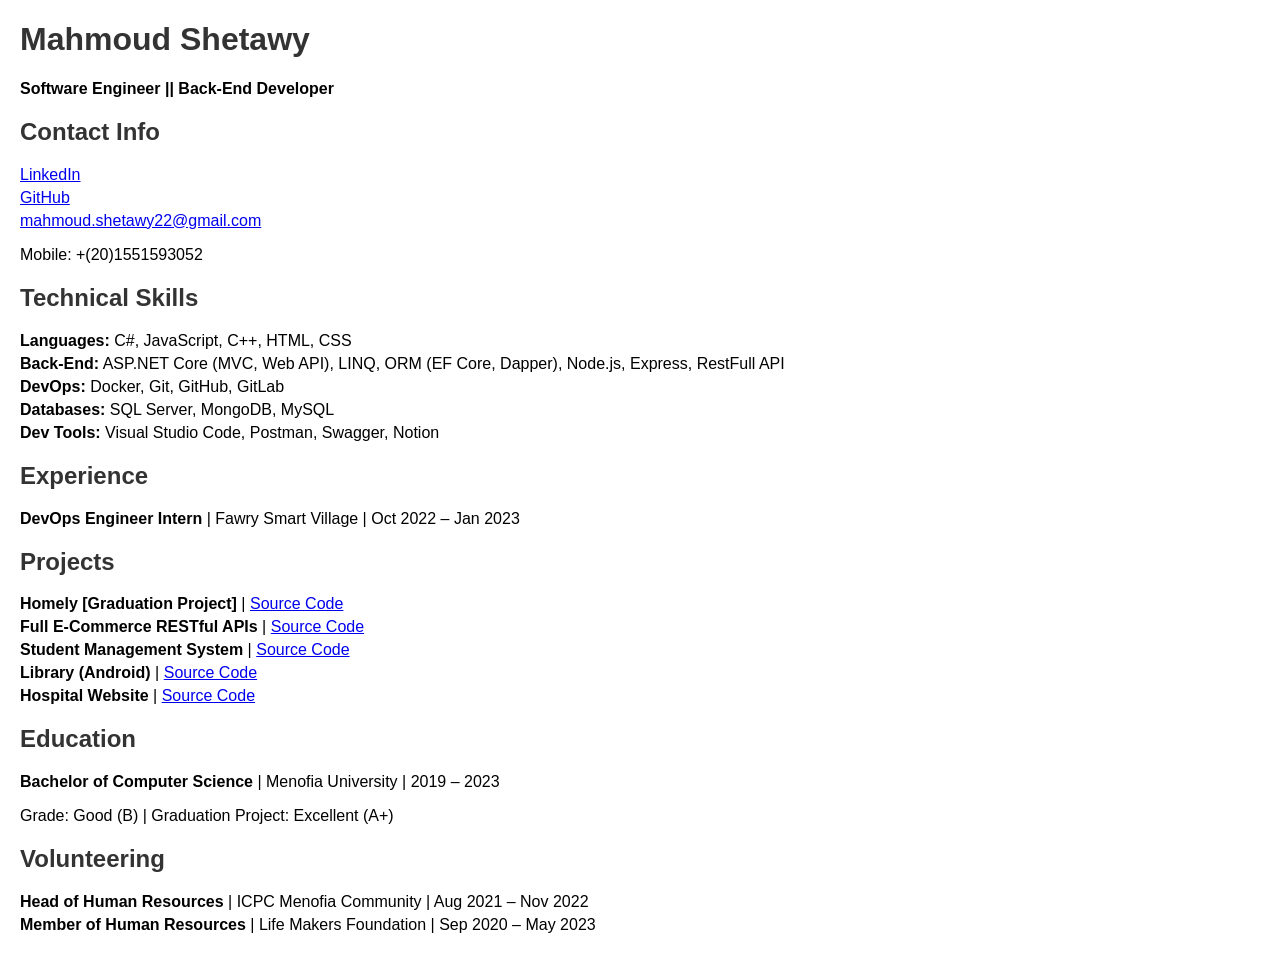
==== index.html @ c4aa7c37 "Create index.html" ====
<!DOCTYPE html>
<html lang="en">
<head>
    <meta charset="UTF-8">
    <meta name="viewport" content="width=device-width, initial-scale=1.0">
    <title>Mahmoud Shetawy - CV</title>
    <style>
        body { font-family: Arial, sans-serif; margin: 20px; }
        h1, h2 { color: #333; }
        ul { list-style-type: none; padding: 0; }
        li { margin-bottom: 5px; }
        .section { margin-bottom: 20px; }
        .contact-info a { display: block; margin-bottom: 5px; }
    </style>
</head>
<body>
    <h1>Mahmoud Shetawy</h1>
    <p><strong>Software Engineer || Back-End Developer</strong></p>
    
    <div class="section">
        <h2>Contact Info</h2>
        <div class="contact-info">
            <a href="https://www.linkedin.com/in/mahmoud-shetawy">LinkedIn</a>
            <a href="https://github.com/Mahmoud-Shetawy">GitHub</a>
            <a href="mailto:mahmoud.shetawy22@gmail.com">mahmoud.shetawy22@gmail.com</a>
            <p>Mobile: +(20)1551593052</p>
        </div>
    </div>

    <div class="section">
        <h2>Technical Skills</h2>
        <ul>
            <li><strong>Languages:</strong> C#, JavaScript, C++, HTML, CSS</li>
            <li><strong>Back-End:</strong> ASP.NET Core (MVC, Web API), LINQ, ORM (EF Core, Dapper), Node.js, Express, RestFull API</li>
            <li><strong>DevOps:</strong> Docker, Git, GitHub, GitLab</li>
            <li><strong>Databases:</strong> SQL Server, MongoDB, MySQL</li>
            <li><strong>Dev Tools:</strong> Visual Studio Code, Postman, Swagger, Notion</li>
        </ul>
    </div>

    <div class="section">
        <h2>Experience</h2>
        <p><strong>DevOps Engineer Intern</strong> | Fawry Smart Village | Oct 2022 – Jan 2023</p>
    </div>

    <div class="section">
        <h2>Projects</h2>
        <ul>
            <li><strong>Homely [Graduation Project]</strong> | <a href="https://github.com/Mahmoud-Shetawy/Homely">Source Code</a></li>
            <li><strong>Full E-Commerce RESTful APIs</strong> | <a href="https://github.com/Mahmoud-Shetawy/Full_E-commerce">Source Code</a></li>
            <li><strong>Student Management System</strong> | <a href="https://github.com/Mahmoud-Shetawy/student-management-system-.git">Source Code</a></li>
            <li><strong>Library (Android)</strong> | <a href="https://github.com/Mahmoud-Shetawy/Library--android.git">Source Code</a></li>
            <li><strong>Hospital Website</strong> | <a href="https://github.com/Mahmoud-Shetawy/Hospital-Website">Source Code</a></li>
        </ul>
    </div>

    <div class="section">
        <h2>Education</h2>
        <p><strong>Bachelor of Computer Science</strong> | Menofia University | 2019 – 2023</p>
        <p>Grade: Good (B) | Graduation Project: Excellent (A+)</p>
    </div>

    <div class="section">
        <h2>Volunteering</h2>
        <ul>
            <li><strong>Head of Human Resources</strong> | ICPC Menofia Community | Aug 2021 – Nov 2022</li>
            <li><strong>Member of Human Resources</strong> | Life Makers Foundation | Sep 2020 – May 2023</li>
        </ul>
    </div>
</body>
</html>
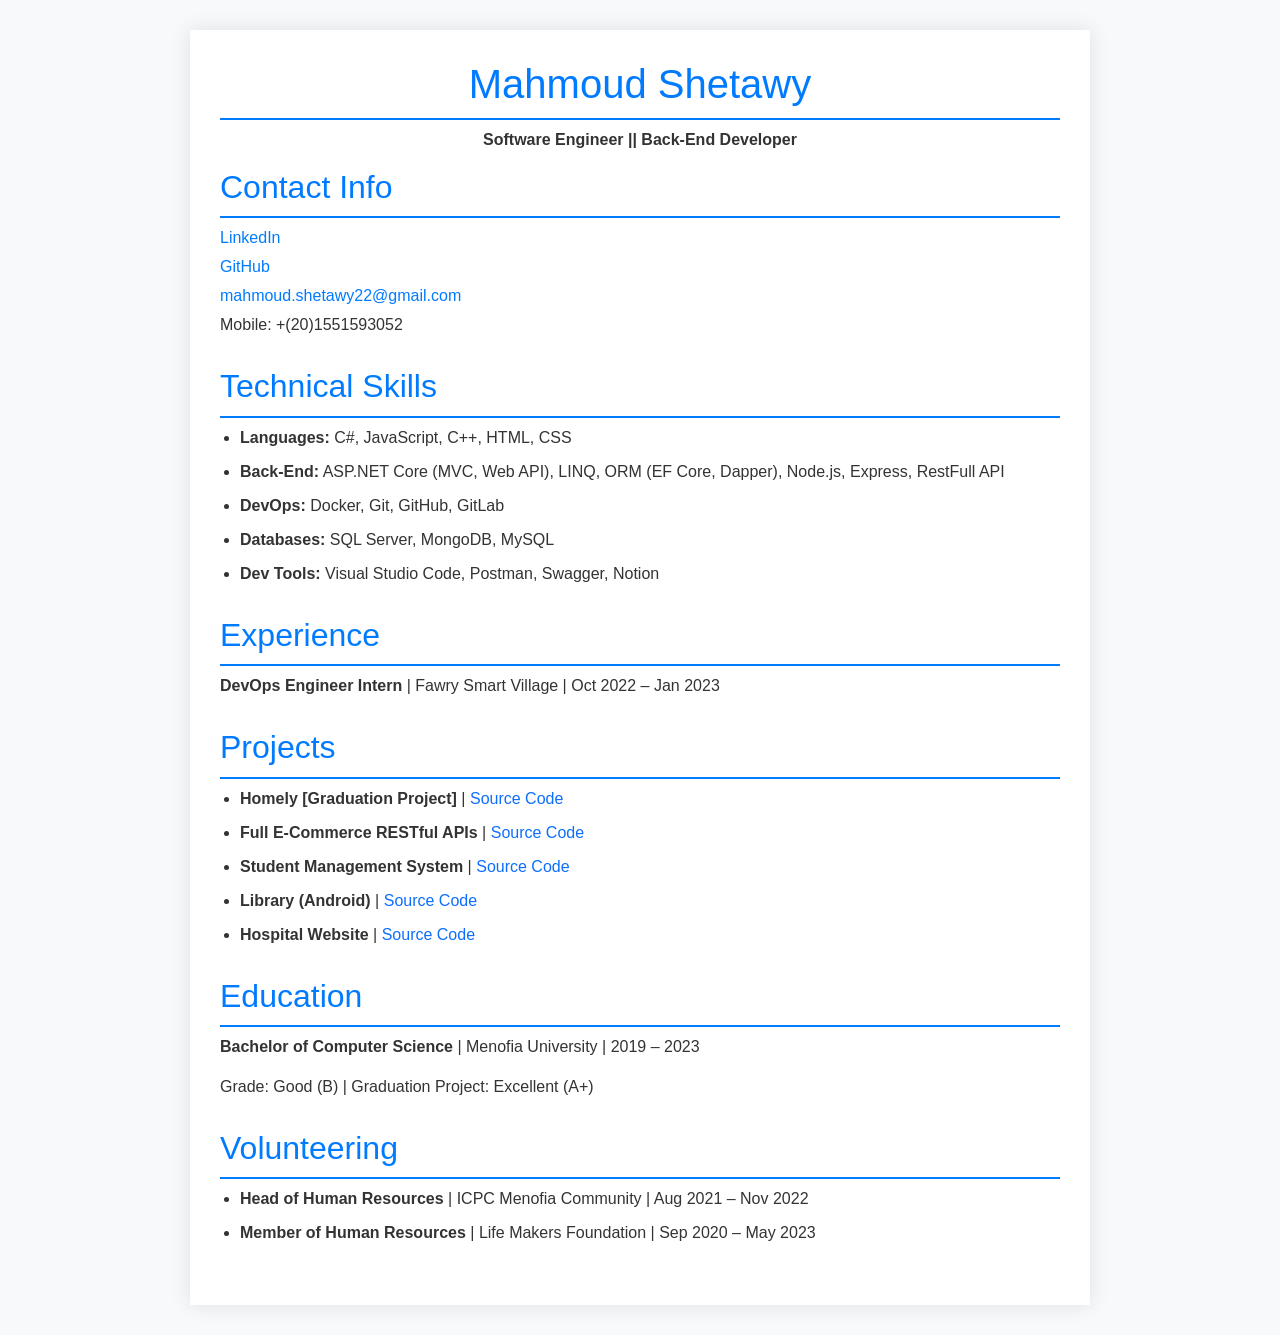
==== commit e5e2430c: "Update index.html" ====
--- a/index.html
+++ b/index.html
@@ -4,68 +4,110 @@
     <meta charset="UTF-8">
     <meta name="viewport" content="width=device-width, initial-scale=1.0">
     <title>Mahmoud Shetawy - CV</title>
+    <!-- Bootstrap CSS -->
+    <link href="https://cdn.jsdelivr.net/npm/bootstrap@5.3.0/dist/css/bootstrap.min.css" rel="stylesheet">
     <style>
-        body { font-family: Arial, sans-serif; margin: 20px; }
-        h1, h2 { color: #333; }
-        ul { list-style-type: none; padding: 0; }
-        li { margin-bottom: 5px; }
-        .section { margin-bottom: 20px; }
-        .contact-info a { display: block; margin-bottom: 5px; }
+        body {
+            font-family: Arial, sans-serif;
+            background-color: #f8f9fa;
+            color: #333;
+        }
+        .container {
+            max-width: 900px;
+            margin: 30px auto;
+            background-color: #fff;
+            padding: 30px;
+            box-shadow: 0 0 20px rgba(0, 0, 0, 0.1);
+        }
+        h1, h2 {
+            color: #007bff;
+            border-bottom: 2px solid #007bff;
+            padding-bottom: 10px;
+        }
+        .section {
+            margin-bottom: 30px;
+        }
+        ul {
+            list-style-type: none;
+            padding: 0;
+        }
+        li {
+            margin-bottom: 10px;
+        }
+        .contact-info a {
+            display: block;
+            margin-bottom: 5px;
+            text-decoration: none;
+            color: #007bff;
+        }
+        .contact-info a:hover {
+            text-decoration: underline;
+        }
+        .skill-list, .project-list, .volunteering-list {
+            list-style-type: disc;
+            padding-left: 20px;
+        }
     </style>
 </head>
 <body>
-    <h1>Mahmoud Shetawy</h1>
-    <p><strong>Software Engineer || Back-End Developer</strong></p>
-    
-    <div class="section">
-        <h2>Contact Info</h2>
-        <div class="contact-info">
-            <a href="https://www.linkedin.com/in/mahmoud-shetawy">LinkedIn</a>
-            <a href="https://github.com/Mahmoud-Shetawy">GitHub</a>
-            <a href="mailto:mahmoud.shetawy22@gmail.com">mahmoud.shetawy22@gmail.com</a>
-            <p>Mobile: +(20)1551593052</p>
+
+    <div class="container">
+        <h1 class="text-center">Mahmoud Shetawy</h1>
+        <p class="text-center"><strong>Software Engineer || Back-End Developer</strong></p>
+        
+        <div class="section">
+            <h2>Contact Info</h2>
+            <div class="contact-info">
+                <a href="https://www.linkedin.com/in/mahmoud-shetawy">LinkedIn</a>
+                <a href="https://github.com/Mahmoud-Shetawy">GitHub</a>
+                <a href="mailto:mahmoud.shetawy22@gmail.com">mahmoud.shetawy22@gmail.com</a>
+                <p>Mobile: +(20)1551593052</p>
+            </div>
+        </div>
+
+        <div class="section">
+            <h2>Technical Skills</h2>
+            <ul class="skill-list">
+                <li><strong>Languages:</strong> C#, JavaScript, C++, HTML, CSS</li>
+                <li><strong>Back-End:</strong> ASP.NET Core (MVC, Web API), LINQ, ORM (EF Core, Dapper), Node.js, Express, RestFull API</li>
+                <li><strong>DevOps:</strong> Docker, Git, GitHub, GitLab</li>
+                <li><strong>Databases:</strong> SQL Server, MongoDB, MySQL</li>
+                <li><strong>Dev Tools:</strong> Visual Studio Code, Postman, Swagger, Notion</li>
+            </ul>
+        </div>
+
+        <div class="section">
+            <h2>Experience</h2>
+            <p><strong>DevOps Engineer Intern</strong> | Fawry Smart Village | Oct 2022 – Jan 2023</p>
+        </div>
+
+        <div class="section">
+            <h2>Projects</h2>
+            <ul class="project-list">
+                <li><strong>Homely [Graduation Project]</strong> | <a href="https://github.com/Mahmoud-Shetawy/Homely" class="text-decoration-none">Source Code</a></li>
+                <li><strong>Full E-Commerce RESTful APIs</strong> | <a href="https://github.com/Mahmoud-Shetawy/Full_E-commerce" class="text-decoration-none">Source Code</a></li>
+                <li><strong>Student Management System</strong> | <a href="https://github.com/Mahmoud-Shetawy/student-management-system-.git" class="text-decoration-none">Source Code</a></li>
+                <li><strong>Library (Android)</strong> | <a href="https://github.com/Mahmoud-Shetawy/Library--android.git" class="text-decoration-none">Source Code</a></li>
+                <li><strong>Hospital Website</strong> | <a href="https://github.com/Mahmoud-Shetawy/Hospital-Website" class="text-decoration-none">Source Code</a></li>
+            </ul>
+        </div>
+
+        <div class="section">
+            <h2>Education</h2>
+            <p><strong>Bachelor of Computer Science</strong> | Menofia University | 2019 – 2023</p>
+            <p>Grade: Good (B) | Graduation Project: Excellent (A+)</p>
+        </div>
+
+        <div class="section">
+            <h2>Volunteering</h2>
+            <ul class="volunteering-list">
+                <li><strong>Head of Human Resources</strong> | ICPC Menofia Community | Aug 2021 – Nov 2022</li>
+                <li><strong>Member of Human Resources</strong> | Life Makers Foundation | Sep 2020 – May 2023</li>
+            </ul>
         </div>
     </div>
 
-    <div class="section">
-        <h2>Technical Skills</h2>
-        <ul>
-            <li><strong>Languages:</strong> C#, JavaScript, C++, HTML, CSS</li>
-            <li><strong>Back-End:</strong> ASP.NET Core (MVC, Web API), LINQ, ORM (EF Core, Dapper), Node.js, Express, RestFull API</li>
-            <li><strong>DevOps:</strong> Docker, Git, GitHub, GitLab</li>
-            <li><strong>Databases:</strong> SQL Server, MongoDB, MySQL</li>
-            <li><strong>Dev Tools:</strong> Visual Studio Code, Postman, Swagger, Notion</li>
-        </ul>
-    </div>
-
-    <div class="section">
-        <h2>Experience</h2>
-        <p><strong>DevOps Engineer Intern</strong> | Fawry Smart Village | Oct 2022 – Jan 2023</p>
-    </div>
-
-    <div class="section">
-        <h2>Projects</h2>
-        <ul>
-            <li><strong>Homely [Graduation Project]</strong> | <a href="https://github.com/Mahmoud-Shetawy/Homely">Source Code</a></li>
-            <li><strong>Full E-Commerce RESTful APIs</strong> | <a href="https://github.com/Mahmoud-Shetawy/Full_E-commerce">Source Code</a></li>
-            <li><strong>Student Management System</strong> | <a href="https://github.com/Mahmoud-Shetawy/student-management-system-.git">Source Code</a></li>
-            <li><strong>Library (Android)</strong> | <a href="https://github.com/Mahmoud-Shetawy/Library--android.git">Source Code</a></li>
-            <li><strong>Hospital Website</strong> | <a href="https://github.com/Mahmoud-Shetawy/Hospital-Website">Source Code</a></li>
-        </ul>
-    </div>
-
-    <div class="section">
-        <h2>Education</h2>
-        <p><strong>Bachelor of Computer Science</strong> | Menofia University | 2019 – 2023</p>
-        <p>Grade: Good (B) | Graduation Project: Excellent (A+)</p>
-    </div>
-
-    <div class="section">
-        <h2>Volunteering</h2>
-        <ul>
-            <li><strong>Head of Human Resources</strong> | ICPC Menofia Community | Aug 2021 – Nov 2022</li>
-            <li><strong>Member of Human Resources</strong> | Life Makers Foundation | Sep 2020 – May 2023</li>
-        </ul>
-    </div>
+    <!-- Bootstrap JS (optional for interactive components) -->
+    <script src="https://cdn.jsdelivr.net/npm/bootstrap@5.3.0/dist/js/bootstrap.bundle.min.js"></script>
 </body>
 </html>
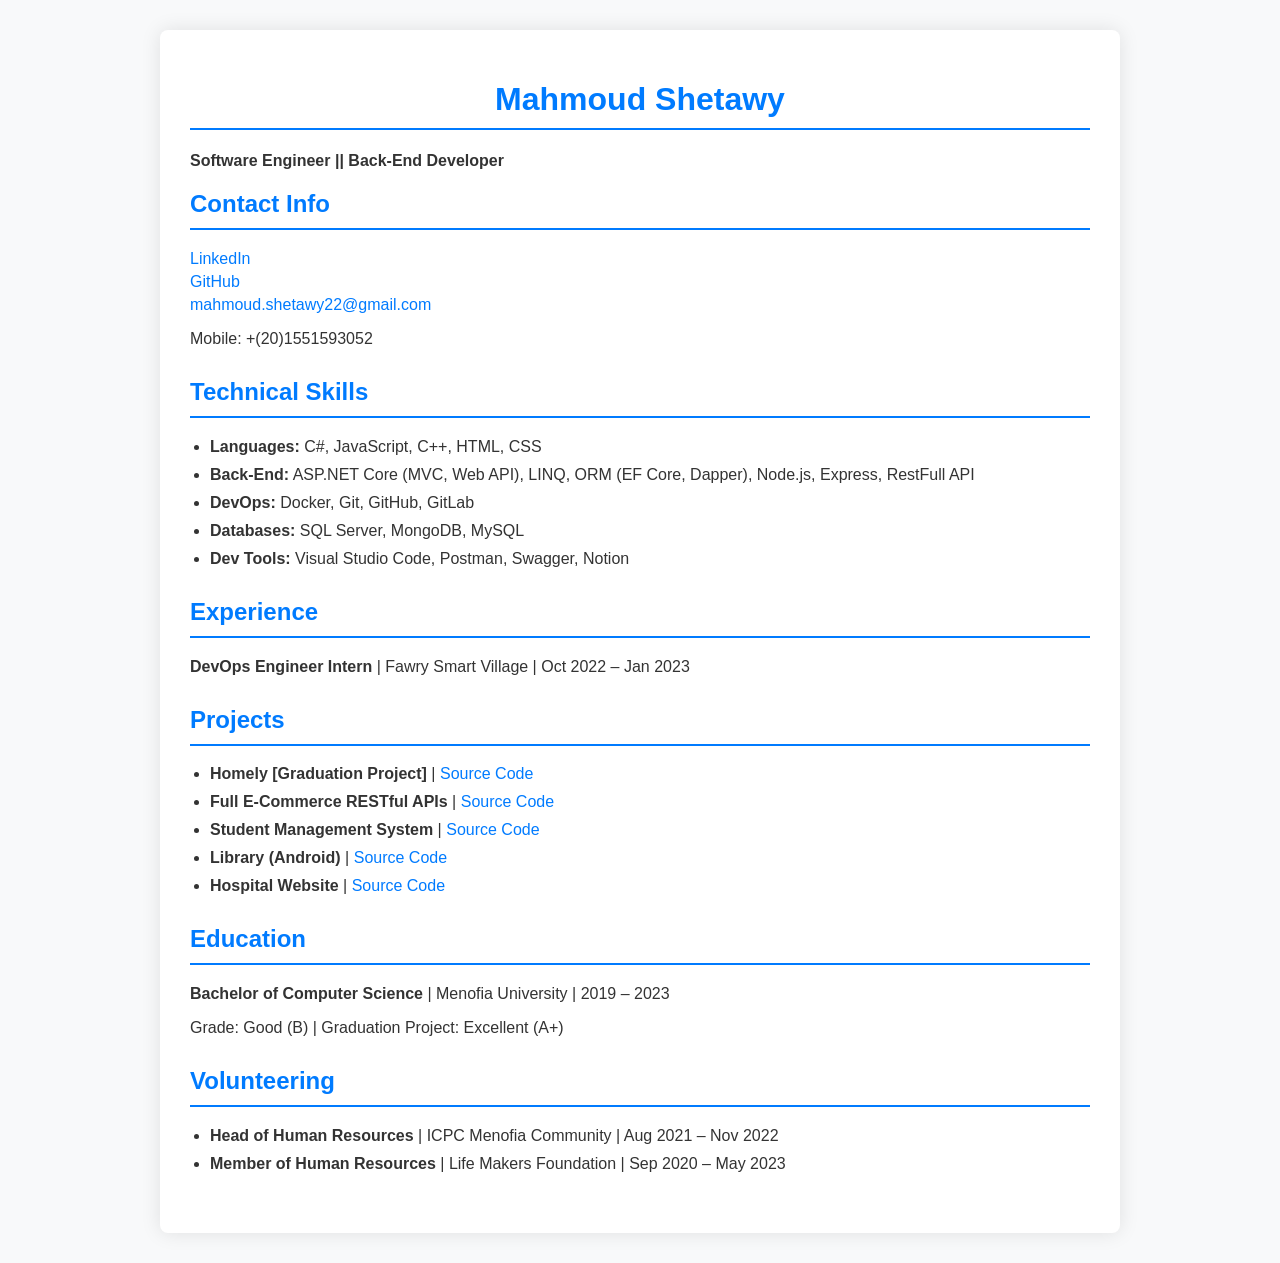
==== commit 60f09ecb: "Update index.html" ====
--- a/index.html
+++ b/index.html
@@ -4,55 +4,128 @@
     <meta charset="UTF-8">
     <meta name="viewport" content="width=device-width, initial-scale=1.0">
     <title>Mahmoud Shetawy - CV</title>
-    <!-- Bootstrap CSS -->
-    <link href="https://cdn.jsdelivr.net/npm/bootstrap@5.3.0/dist/css/bootstrap.min.css" rel="stylesheet">
     <style>
         body {
             font-family: Arial, sans-serif;
             background-color: #f8f9fa;
             color: #333;
+            margin: 0;
+            padding: 0;
         }
+
         .container {
             max-width: 900px;
             margin: 30px auto;
             background-color: #fff;
             padding: 30px;
             box-shadow: 0 0 20px rgba(0, 0, 0, 0.1);
+            border-radius: 8px;
         }
+
         h1, h2 {
             color: #007bff;
             border-bottom: 2px solid #007bff;
             padding-bottom: 10px;
         }
+
+        h1 {
+            text-align: center;
+        }
+
         .section {
             margin-bottom: 30px;
         }
+
         ul {
             list-style-type: none;
             padding: 0;
         }
+
         li {
             margin-bottom: 10px;
         }
+
         .contact-info a {
             display: block;
             margin-bottom: 5px;
             text-decoration: none;
             color: #007bff;
         }
+
         .contact-info a:hover {
             text-decoration: underline;
         }
+
+        .contact-info p {
+            margin-bottom: 0;
+        }
+
         .skill-list, .project-list, .volunteering-list {
             list-style-type: disc;
             padding-left: 20px;
+        }
+
+        .project-list a {
+            color: #007bff;
+            text-decoration: none;
+        }
+
+        .project-list a:hover {
+            text-decoration: underline;
+        }
+
+        .section-title {
+            font-size: 20px;
+            margin-bottom: 10px;
+            color: #333;
+            font-weight: bold;
+        }
+
+        .experience-item, .project-item, .volunteering-item {
+            margin-bottom: 10px;
+        }
+
+        .sub-section-title {
+            font-size: 18px;
+            color: #007bff;
+            font-weight: bold;
+        }
+
+        .project-item a {
+            font-weight: normal;
+            font-size: 16px;
+            display: inline-block;
+            margin-left: 5px;
+        }
+
+        p, li {
+            font-size: 16px;
+        }
+
+        /* Add margins for mobile devices */
+        @media (max-width: 600px) {
+            .container {
+                padding: 20px;
+            }
+
+            h1, h2 {
+                font-size: 22px;
+            }
+
+            p, li {
+                font-size: 14px;
+            }
+
+            .section-title {
+                font-size: 18px;
+            }
         }
     </style>
 </head>
 <body>
 
     <div class="container">
-        <h1 class="text-center">Mahmoud Shetawy</h1>
+        <h1>Mahmoud Shetawy</h1>
         <p class="text-center"><strong>Software Engineer || Back-End Developer</strong></p>
         
         <div class="section">
@@ -78,17 +151,19 @@
 
         <div class="section">
             <h2>Experience</h2>
-            <p><strong>DevOps Engineer Intern</strong> | Fawry Smart Village | Oct 2022 – Jan 2023</p>
+            <div class="experience-item">
+                <p><strong>DevOps Engineer Intern</strong> | Fawry Smart Village | Oct 2022 – Jan 2023</p>
+            </div>
         </div>
 
         <div class="section">
             <h2>Projects</h2>
             <ul class="project-list">
-                <li><strong>Homely [Graduation Project]</strong> | <a href="https://github.com/Mahmoud-Shetawy/Homely" class="text-decoration-none">Source Code</a></li>
-                <li><strong>Full E-Commerce RESTful APIs</strong> | <a href="https://github.com/Mahmoud-Shetawy/Full_E-commerce" class="text-decoration-none">Source Code</a></li>
-                <li><strong>Student Management System</strong> | <a href="https://github.com/Mahmoud-Shetawy/student-management-system-.git" class="text-decoration-none">Source Code</a></li>
-                <li><strong>Library (Android)</strong> | <a href="https://github.com/Mahmoud-Shetawy/Library--android.git" class="text-decoration-none">Source Code</a></li>
-                <li><strong>Hospital Website</strong> | <a href="https://github.com/Mahmoud-Shetawy/Hospital-Website" class="text-decoration-none">Source Code</a></li>
+                <li><strong>Homely [Graduation Project]</strong> | <a href="https://github.com/Mahmoud-Shetawy/Homely">Source Code</a></li>
+                <li><strong>Full E-Commerce RESTful APIs</strong> | <a href="https://github.com/Mahmoud-Shetawy/Full_E-commerce">Source Code</a></li>
+                <li><strong>Student Management System</strong> | <a href="https://github.com/Mahmoud-Shetawy/student-management-system-.git">Source Code</a></li>
+                <li><strong>Library (Android)</strong> | <a href="https://github.com/Mahmoud-Shetawy/Library--android.git">Source Code</a></li>
+                <li><strong>Hospital Website</strong> | <a href="https://github.com/Mahmoud-Shetawy/Hospital-Website">Source Code</a></li>
             </ul>
         </div>
 
@@ -107,7 +182,5 @@
         </div>
     </div>
 
-    <!-- Bootstrap JS (optional for interactive components) -->
-    <script src="https://cdn.jsdelivr.net/npm/bootstrap@5.3.0/dist/js/bootstrap.bundle.min.js"></script>
 </body>
 </html>
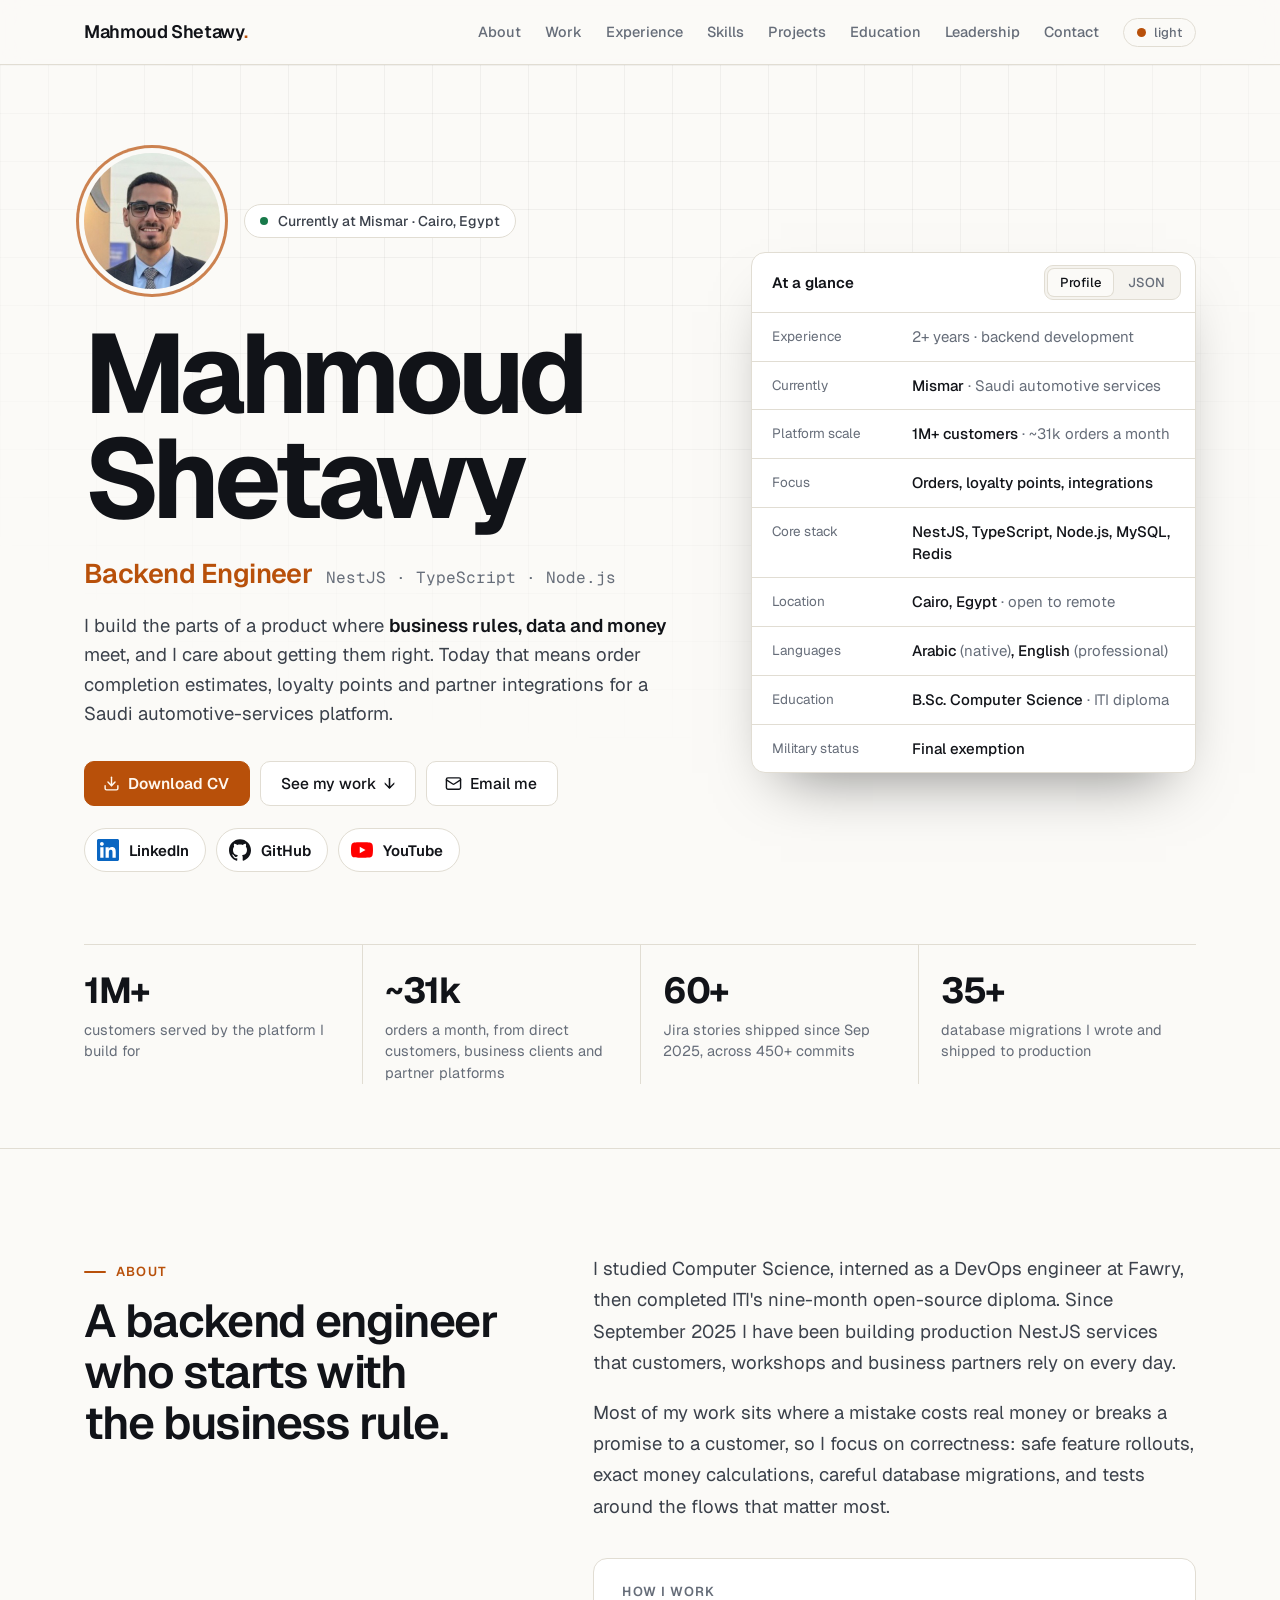
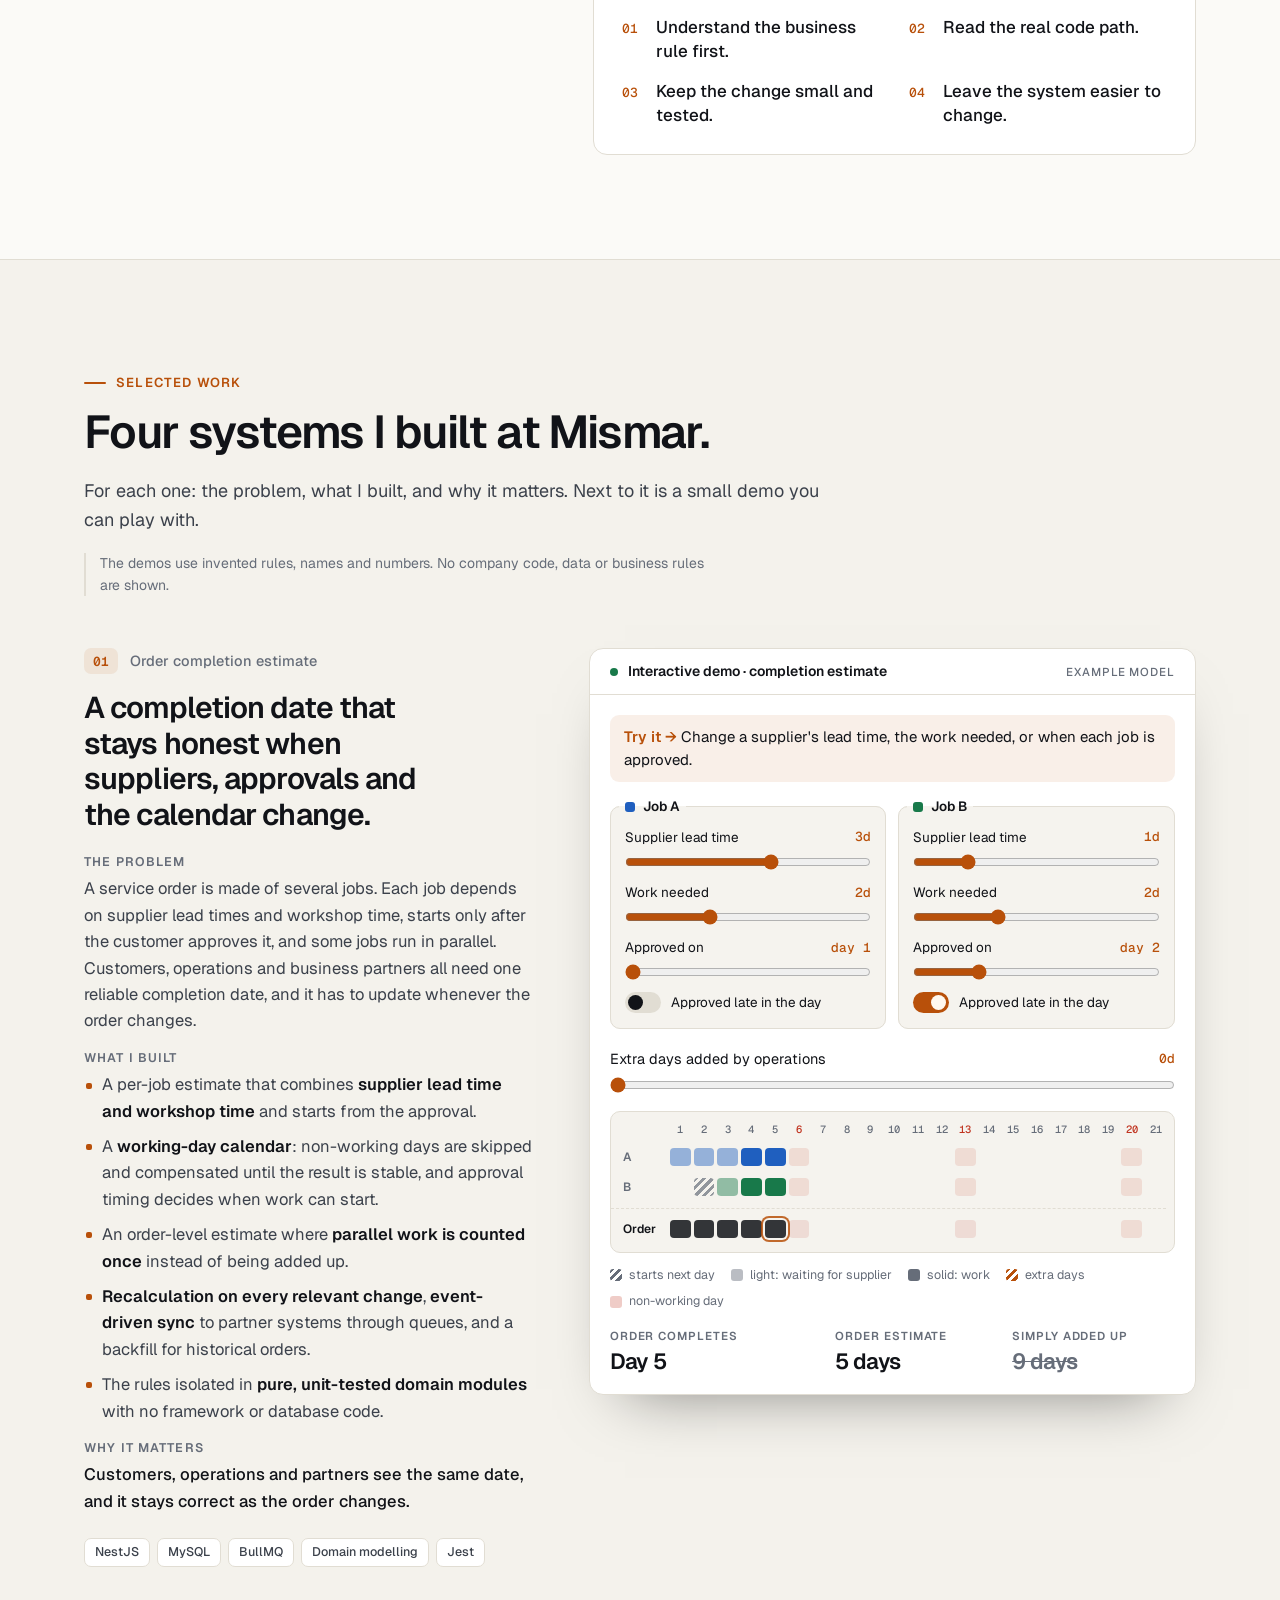
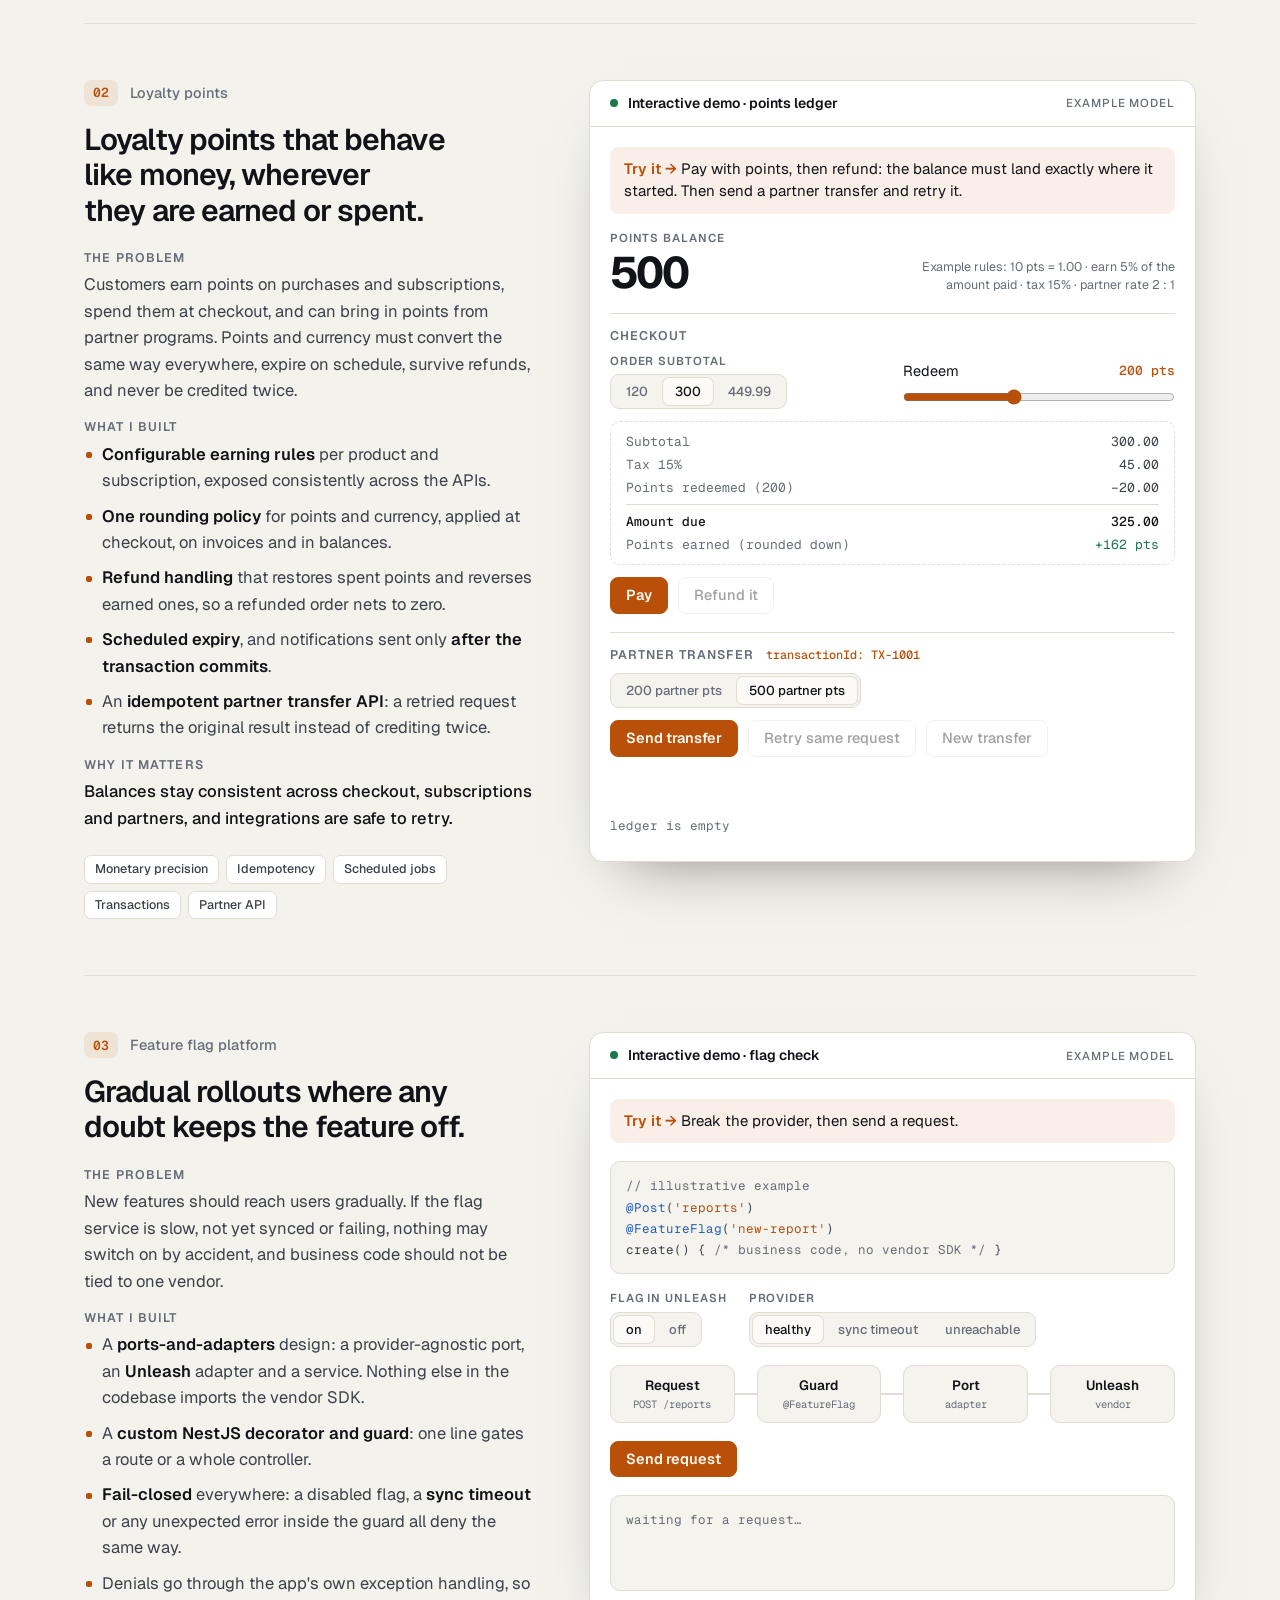
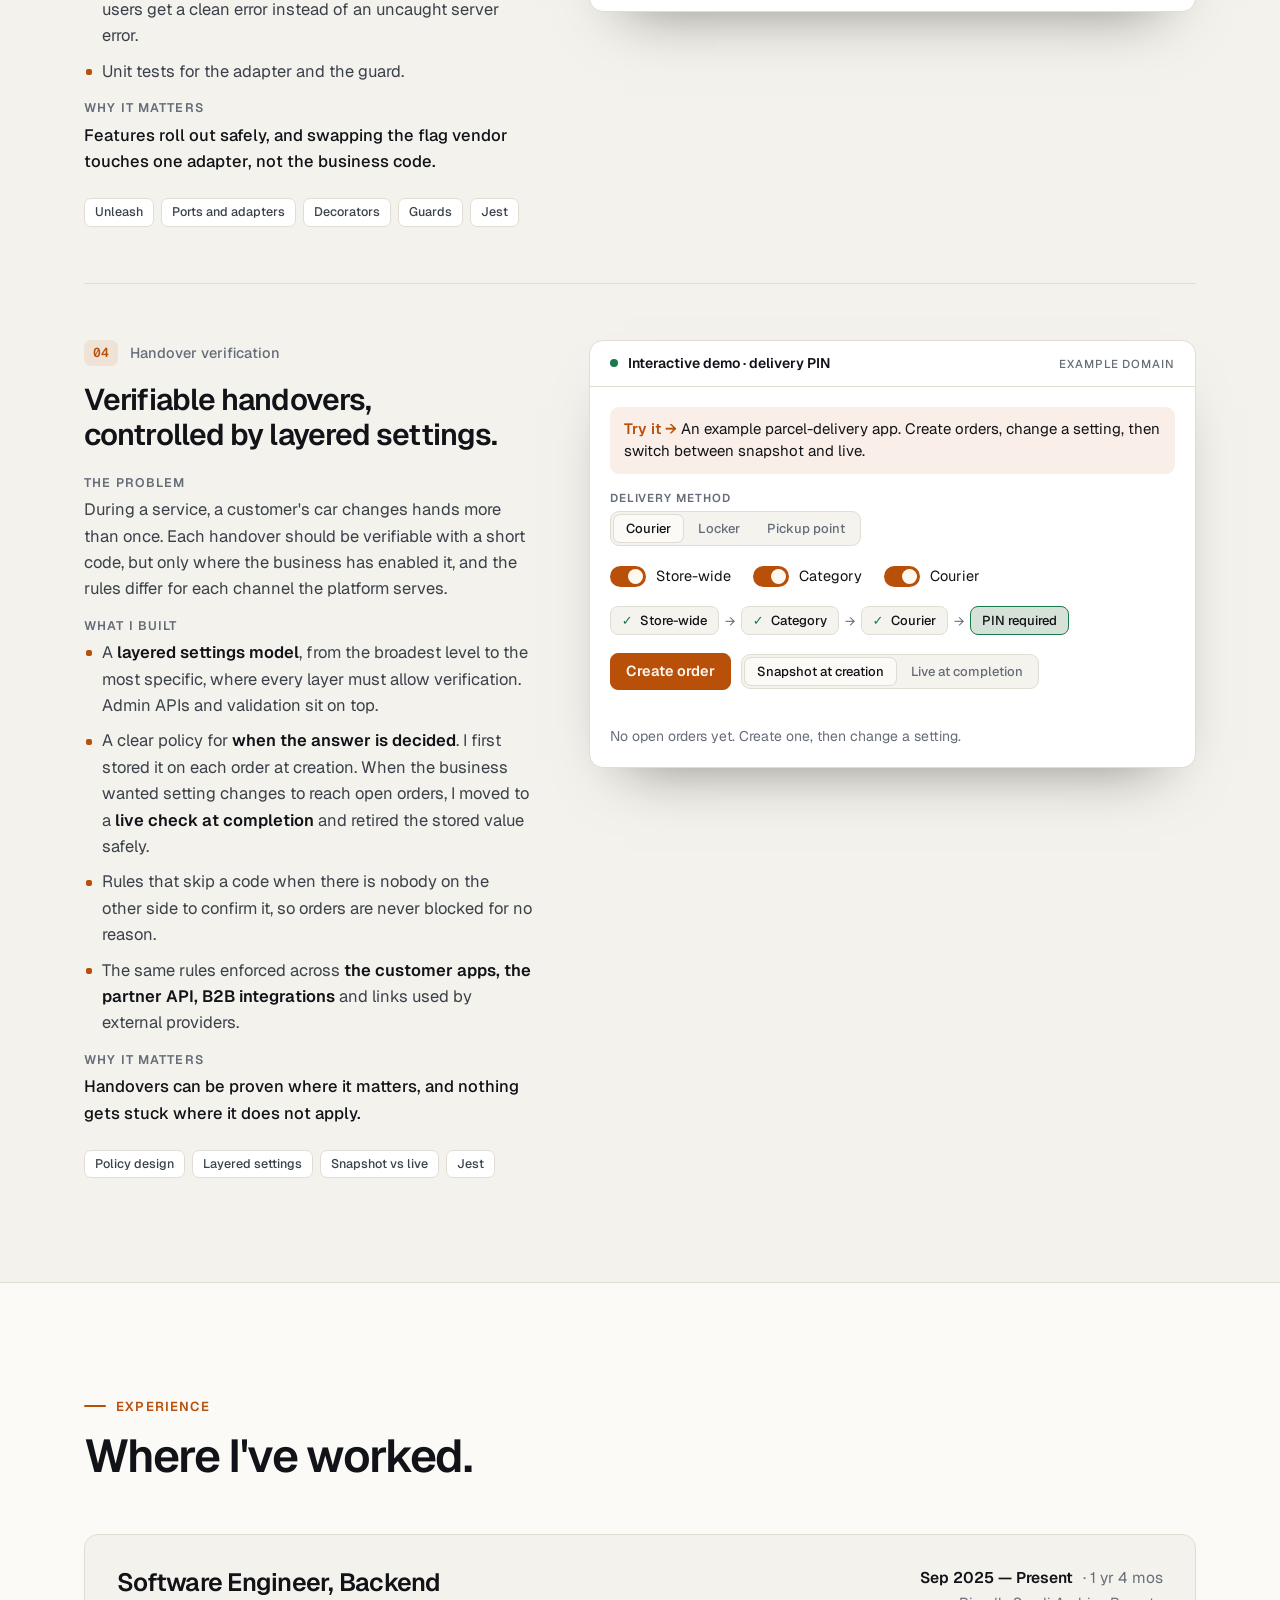
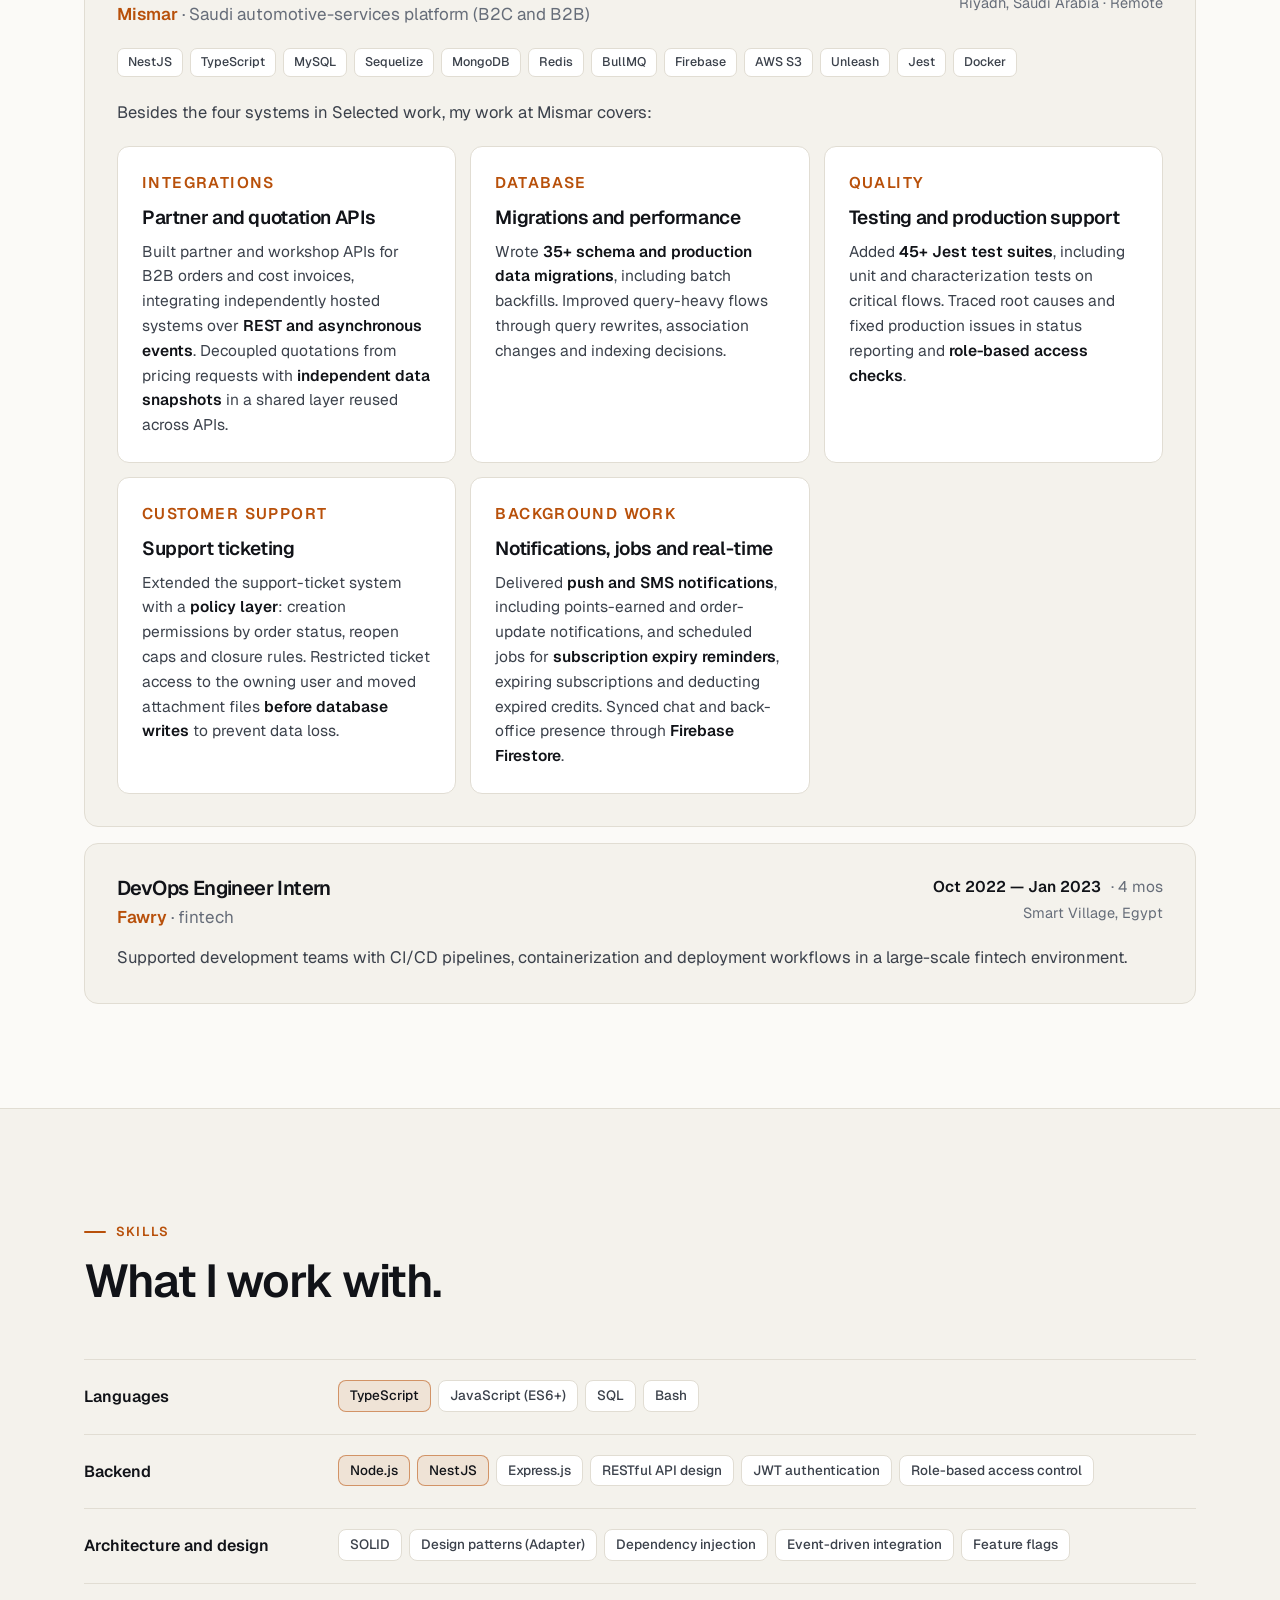
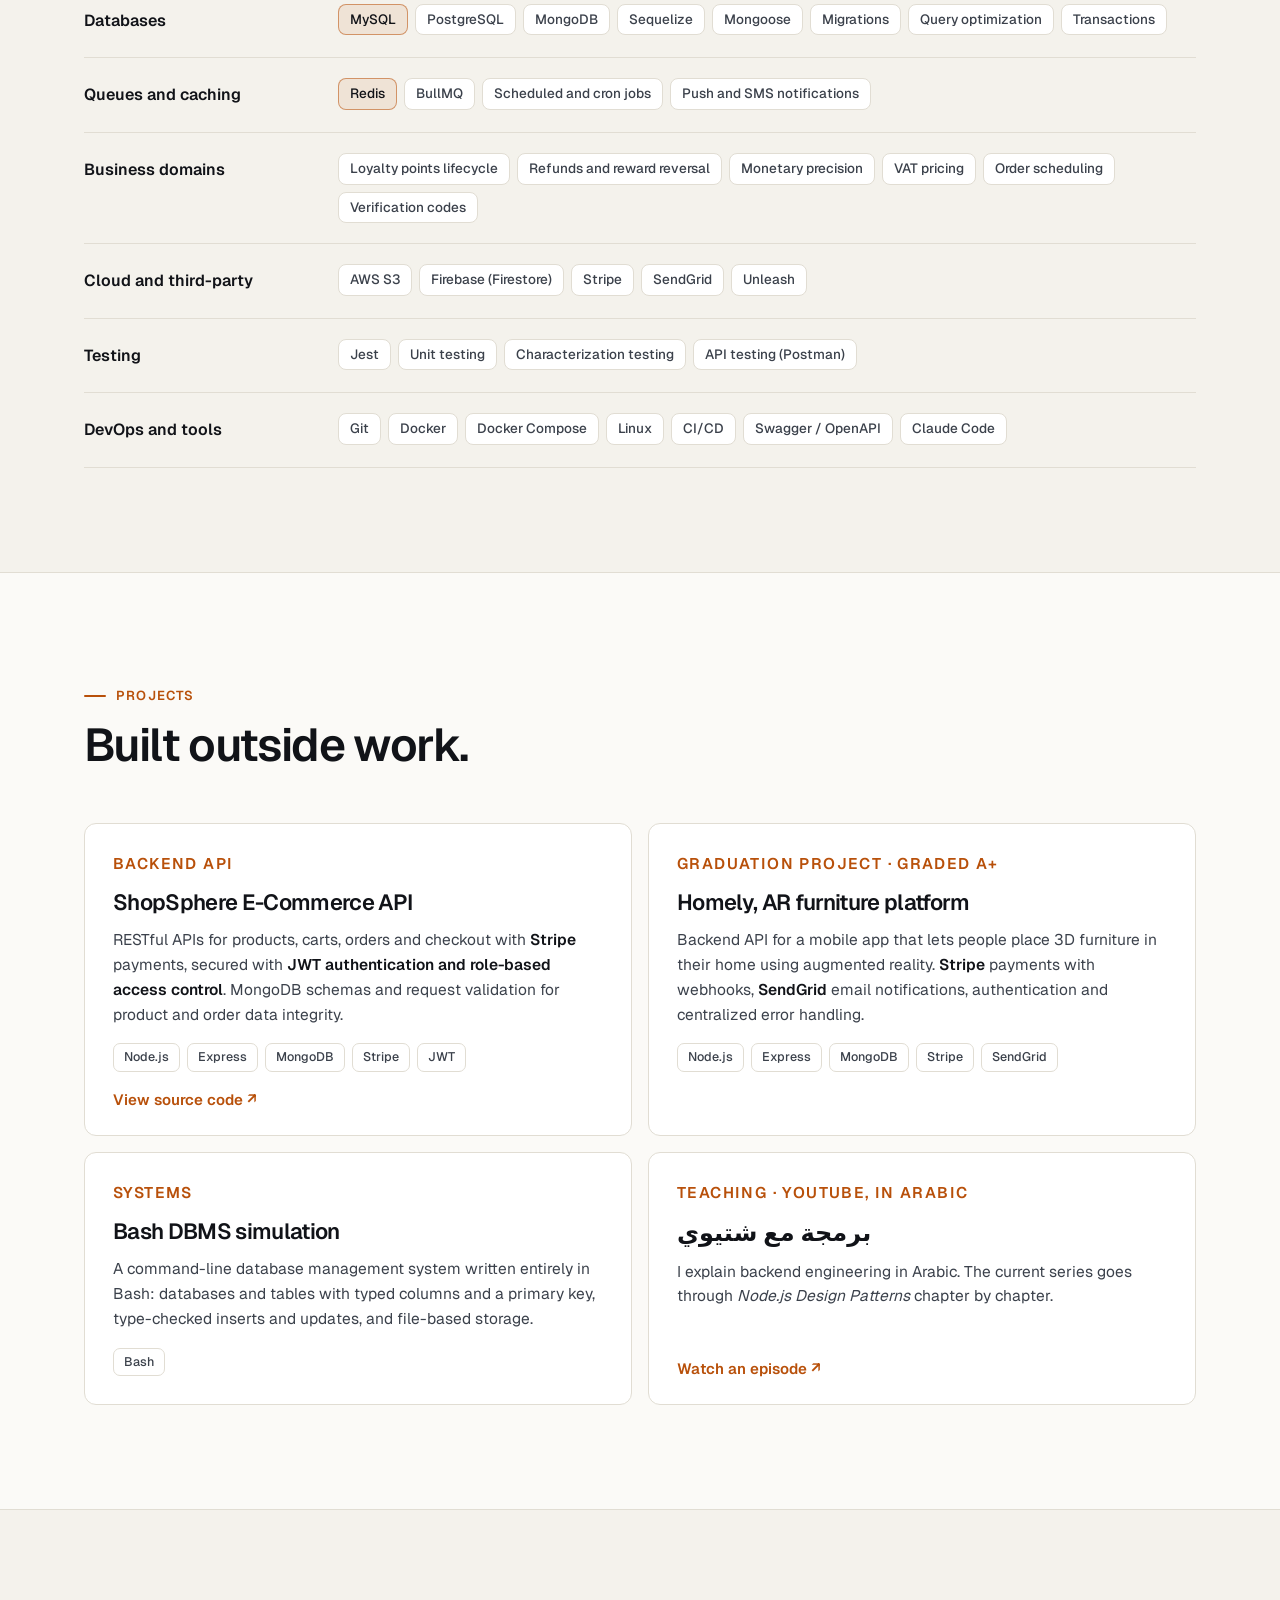
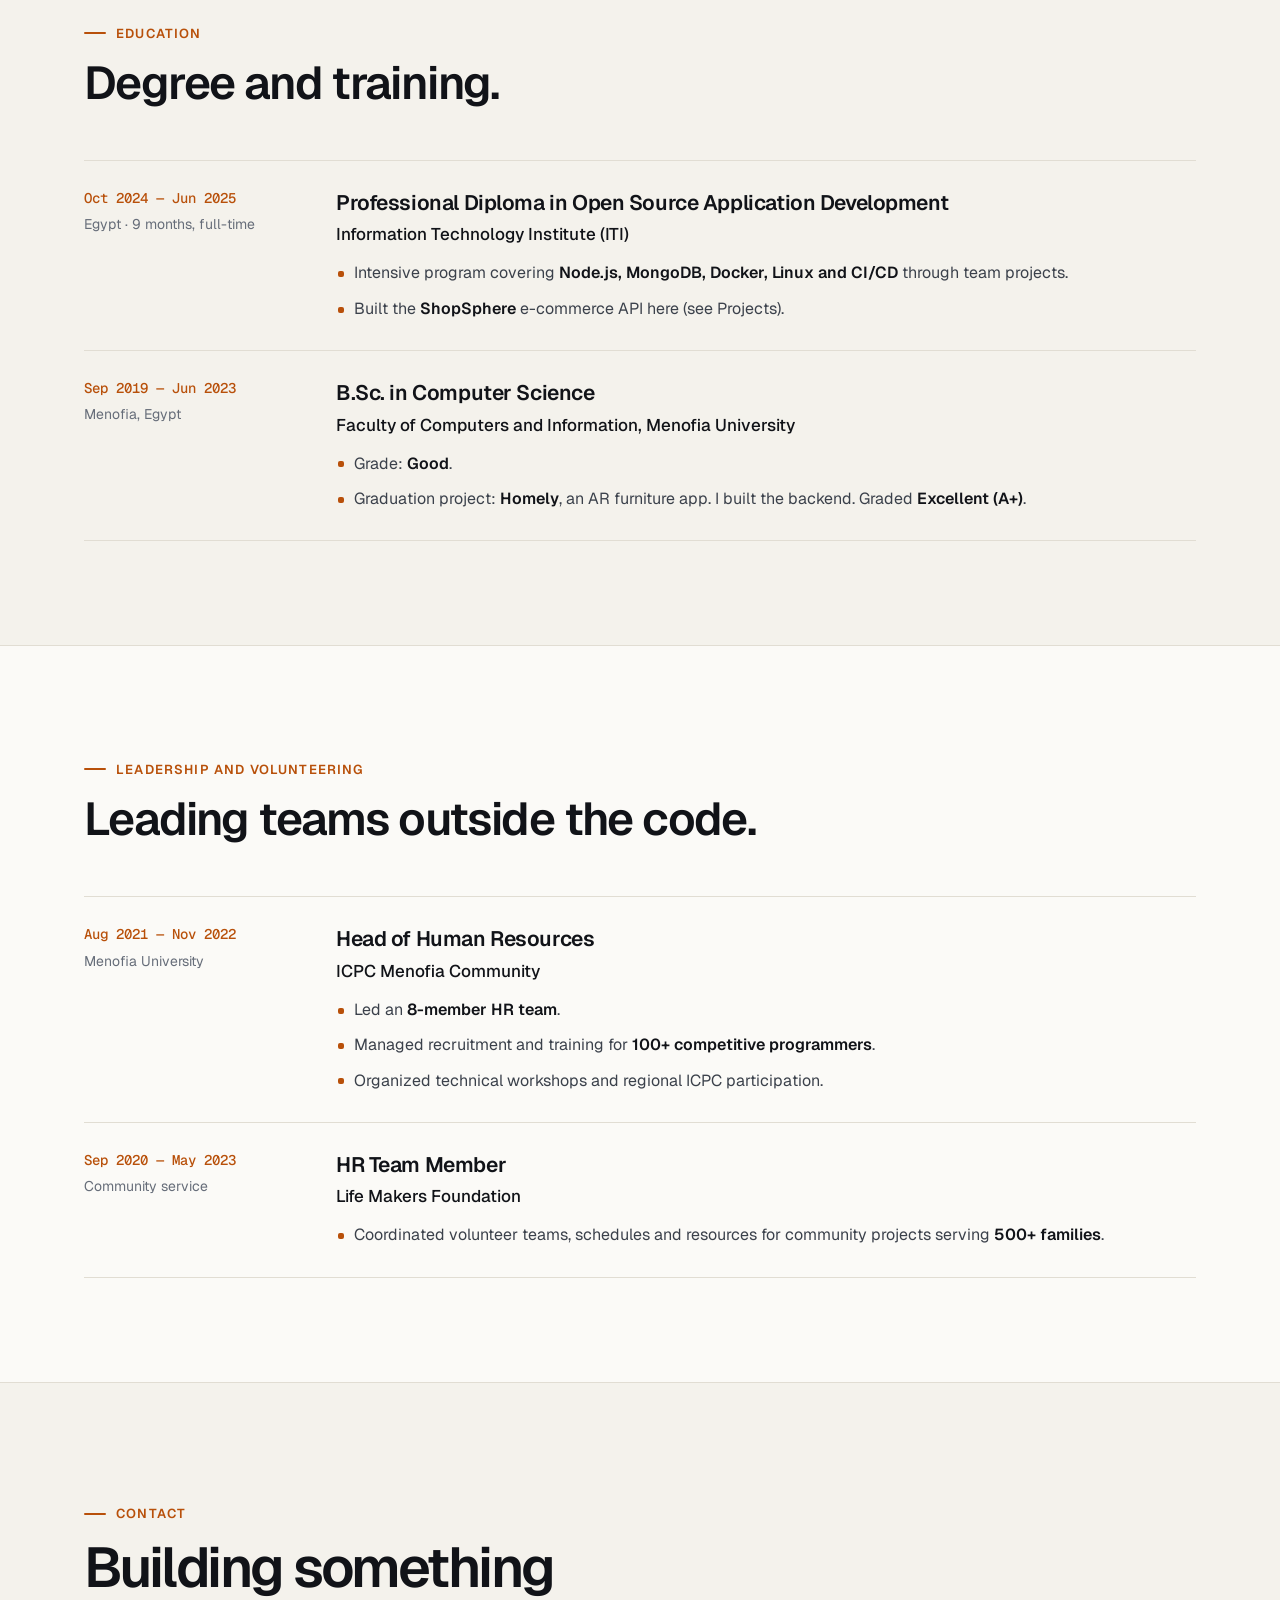
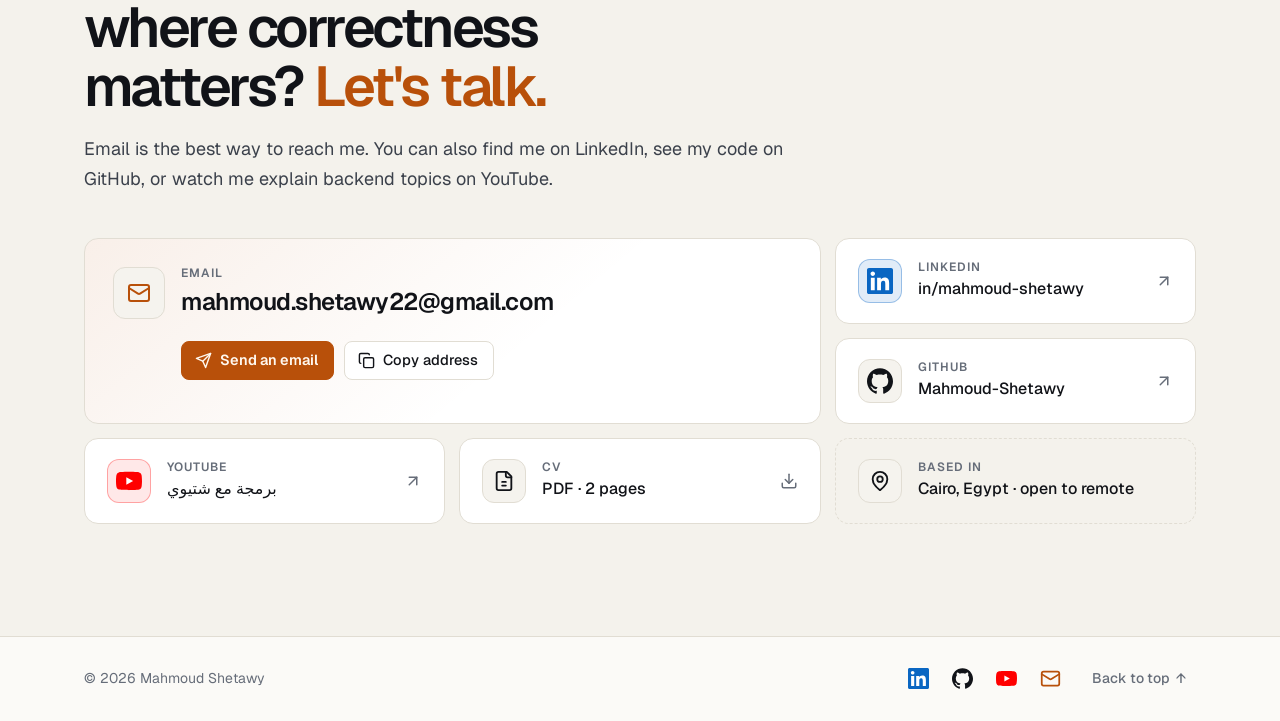
==== commit 96f44c85: "feat(portfolio): add personal portfolio site - One-page site: selected work with interactive demos, " ====
--- a/index.html
+++ b/index.html
@@ -1,186 +1,746 @@
-<!DOCTYPE html>
-<html lang="en">
+<!doctype html>
+<html lang="en" data-theme="dark">
 <head>
-    <meta charset="UTF-8">
-    <meta name="viewport" content="width=device-width, initial-scale=1.0">
-    <title>Mahmoud Shetawy - CV</title>
-    <style>
-        body {
-            font-family: Arial, sans-serif;
-            background-color: #f8f9fa;
-            color: #333;
-            margin: 0;
-            padding: 0;
-        }
-
-        .container {
-            max-width: 900px;
-            margin: 30px auto;
-            background-color: #fff;
-            padding: 30px;
-            box-shadow: 0 0 20px rgba(0, 0, 0, 0.1);
-            border-radius: 8px;
-        }
-
-        h1, h2 {
-            color: #007bff;
-            border-bottom: 2px solid #007bff;
-            padding-bottom: 10px;
-        }
-
-        h1 {
-            text-align: center;
-        }
-
-        .section {
-            margin-bottom: 30px;
-        }
-
-        ul {
-            list-style-type: none;
-            padding: 0;
-        }
-
-        li {
-            margin-bottom: 10px;
-        }
-
-        .contact-info a {
-            display: block;
-            margin-bottom: 5px;
-            text-decoration: none;
-            color: #007bff;
-        }
-
-        .contact-info a:hover {
-            text-decoration: underline;
-        }
-
-        .contact-info p {
-            margin-bottom: 0;
-        }
-
-        .skill-list, .project-list, .volunteering-list {
-            list-style-type: disc;
-            padding-left: 20px;
-        }
-
-        .project-list a {
-            color: #007bff;
-            text-decoration: none;
-        }
-
-        .project-list a:hover {
-            text-decoration: underline;
-        }
-
-        .section-title {
-            font-size: 20px;
-            margin-bottom: 10px;
-            color: #333;
-            font-weight: bold;
-        }
-
-        .experience-item, .project-item, .volunteering-item {
-            margin-bottom: 10px;
-        }
-
-        .sub-section-title {
-            font-size: 18px;
-            color: #007bff;
-            font-weight: bold;
-        }
-
-        .project-item a {
-            font-weight: normal;
-            font-size: 16px;
-            display: inline-block;
-            margin-left: 5px;
-        }
-
-        p, li {
-            font-size: 16px;
-        }
-
-        /* Add margins for mobile devices */
-        @media (max-width: 600px) {
-            .container {
-                padding: 20px;
-            }
-
-            h1, h2 {
-                font-size: 22px;
-            }
-
-            p, li {
-                font-size: 14px;
-            }
-
-            .section-title {
-                font-size: 18px;
-            }
-        }
-    </style>
+  <meta charset="utf-8">
+  <meta name="viewport" content="width=device-width, initial-scale=1">
+  <title>Mahmoud Shetawy — Backend Engineer</title>
+  <meta name="description" content="Mahmoud Shetawy, Backend Engineer (NestJS, TypeScript). Order scheduling, loyalty and payments, feature flags and partner integrations for a Saudi automotive-services platform.">
+  <meta name="author" content="Mahmoud Shetawy">
+  <meta name="theme-color" content="#0b0d11">
+
+  <meta property="og:type" content="website">
+  <meta property="og:title" content="Mahmoud Shetawy — Backend Engineer">
+  <meta property="og:description" content="NestJS · TypeScript. Order scheduling, loyalty and payments, feature flags, partner integrations — explained with interactive demos.">
+  <meta property="og:url" content="https://mahmoud-shetawy.github.io/">
+  <meta property="og:image" content="https://mahmoud-shetawy.github.io/assets/og.png">
+  <meta property="og:image:width" content="1200">
+  <meta property="og:image:height" content="630">
+  <meta property="og:image:alt" content="Mahmoud Shetawy, Backend Engineer">
+  <meta name="twitter:card" content="summary_large_image">
+  <link rel="canonical" href="https://mahmoud-shetawy.github.io/">
+
+  <link rel="icon" href="assets/favicon.svg" type="image/svg+xml">
+  <link rel="preconnect" href="https://fonts.googleapis.com">
+  <link rel="preconnect" href="https://fonts.gstatic.com" crossorigin>
+  <link href="https://fonts.googleapis.com/css2?family=Geist:wght@400;500;600;700&family=Geist+Mono:wght@400;500&display=swap" rel="stylesheet">
+  <link rel="stylesheet" href="styles.css?v=16">
+  <script>
+    // Apply the saved theme before first paint.
+    (function () {
+      try {
+        var t = localStorage.getItem('theme');
+        if (!t) t = matchMedia('(prefers-color-scheme: light)').matches ? 'light' : 'dark';
+        document.documentElement.dataset.theme = t;
+      } catch (e) {}
+      document.documentElement.classList.add('js');
+    })();
+  </script>
 </head>
 <body>
-
-    <div class="container">
-        <h1>Mahmoud Shetawy</h1>
-        <p class="text-center"><strong>Software Engineer || Back-End Developer</strong></p>
-        
-        <div class="section">
-            <h2>Contact Info</h2>
-            <div class="contact-info">
-                <a href="https://www.linkedin.com/in/mahmoud-shetawy">LinkedIn</a>
-                <a href="https://github.com/Mahmoud-Shetawy">GitHub</a>
-                <a href="mailto:mahmoud.shetawy22@gmail.com">mahmoud.shetawy22@gmail.com</a>
-                <p>Mobile: +(20)1551593052</p>
-            </div>
+  <svg width="0" height="0" style="position:absolute" aria-hidden="true" focusable="false">
+    <defs>
+      <symbol id="i-github" viewBox="0 0 24 24"><path fill="currentColor" stroke="none" d="M12 .297c-6.63 0-12 5.373-12 12 0 5.303 3.438 9.8 8.205 11.385.6.113.82-.258.82-.577 0-.285-.01-1.04-.015-2.04-3.338.724-4.042-1.61-4.042-1.61C4.422 18.07 3.633 17.7 3.633 17.7c-1.087-.744.084-.729.084-.729 1.205.084 1.838 1.236 1.838 1.236 1.07 1.835 2.809 1.305 3.495.998.108-.776.417-1.305.76-1.605-2.665-.3-5.466-1.332-5.466-5.93 0-1.31.465-2.38 1.235-3.22-.135-.303-.54-1.523.105-3.176 0 0 1.005-.322 3.3 1.23.96-.267 1.98-.399 3-.405 1.02.006 2.04.138 3 .405 2.28-1.552 3.285-1.23 3.285-1.23.645 1.653.24 2.873.12 3.176.765.84 1.23 1.91 1.23 3.22 0 4.61-2.805 5.625-5.475 5.92.42.36.81 1.096.81 2.22 0 1.606-.015 2.896-.015 3.286 0 .315.21.69.825.57C20.565 22.092 24 17.592 24 12.297c0-6.627-5.373-12-12-12"/></symbol>
+      <symbol id="i-linkedin" viewBox="0 0 24 24"><rect x="1.5" y="1.5" width="21" height="21" rx="2" fill="#fff" stroke="none"/><path fill="#0A66C2" stroke="none" d="M20.447 20.452h-3.554v-5.569c0-1.328-.027-3.037-1.852-3.037-1.853 0-2.136 1.445-2.136 2.939v5.667H9.351V9h3.414v1.561h.046c.477-.9 1.637-1.85 3.37-1.85 3.601 0 4.267 2.37 4.267 5.455v6.286zM5.337 7.433c-1.144 0-2.063-.926-2.063-2.065 0-1.138.92-2.063 2.063-2.063 1.14 0 2.064.925 2.064 2.063 0 1.139-.925 2.065-2.064 2.065zm1.782 13.019H3.555V9h3.564v11.452zM22.225 0H1.771C.792 0 0 .774 0 1.729v20.542C0 23.227.792 24 1.771 24h20.451C23.2 24 24 23.227 24 22.271V1.729C24 .774 23.2 0 22.222 0h.003z"/></symbol>
+      <symbol id="i-youtube" viewBox="0 0 24 24"><path fill="#FF0000" stroke="none" d="M23.498 6.186a3.016 3.016 0 0 0-2.122-2.136C19.505 3.545 12 3.545 12 3.545s-7.505 0-9.377.505A3.017 3.017 0 0 0 .502 6.186C0 8.07 0 12 0 12s0 3.93.502 5.814a3.016 3.016 0 0 0 2.122 2.136c1.871.505 9.376.505 9.376.505s7.505 0 9.377-.505a3.015 3.015 0 0 0 2.122-2.136C24 15.93 24 12 24 12s0-3.93-.502-5.814z"/><path fill="#fff" stroke="none" d="M9.545 15.568V8.432L15.818 12z"/></symbol>
+      <symbol id="i-mail" viewBox="0 0 24 24"><rect width="20" height="16" x="2" y="4" rx="2"/><path d="m22 7-8.97 5.7a1.94 1.94 0 0 1-2.06 0L2 7"/></symbol>
+      <symbol id="i-send" viewBox="0 0 24 24"><path d="m22 2-7 20-4-9-9-4Z"/><path d="M22 2 11 13"/></symbol>
+      <symbol id="i-copy" viewBox="0 0 24 24"><rect width="14" height="14" x="8" y="8" rx="2"/><path d="M4 16c-1.1 0-2-.9-2-2V4c0-1.1.9-2 2-2h10c1.1 0 2 .9 2 2"/></symbol>
+      <symbol id="i-check" viewBox="0 0 24 24"><path d="M20 6 9 17l-5-5"/></symbol>
+      <symbol id="i-file" viewBox="0 0 24 24"><path d="M15 2H6a2 2 0 0 0-2 2v16a2 2 0 0 0 2 2h12a2 2 0 0 0 2-2V7Z"/><path d="M14 2v4a2 2 0 0 0 2 2h4"/><path d="M10 13h4"/><path d="M10 17h4"/></symbol>
+      <symbol id="i-download" viewBox="0 0 24 24"><path d="M21 15v4a2 2 0 0 1-2 2H5a2 2 0 0 1-2-2v-4"/><path d="m7 10 5 5 5-5"/><path d="M12 15V3"/></symbol>
+      <symbol id="i-pin" viewBox="0 0 24 24"><path d="M20 10c0 6-8 12-8 12s-8-6-8-12a8 8 0 0 1 16 0Z"/><circle cx="12" cy="10" r="3"/></symbol>
+      <symbol id="i-arrow" viewBox="0 0 24 24"><path d="M7 17 17 7"/><path d="M7 7h10v10"/></symbol>
+    </defs>
+  </svg>
+  <a class="skip" href="#main">Skip to content</a>
+
+  <header class="nav" id="top">
+    <div class="wrap nav__in">
+      <a class="brand" href="#top">Mahmoud Shetawy<span class="brand__dot">.</span></a>
+      <nav class="nav__links" aria-label="Sections">
+        <a href="#about">About</a>
+        <a href="#work">Work</a>
+        <a href="#experience">Experience</a>
+        <a href="#skills">Skills</a>
+        <a href="#projects">Projects</a>
+        <a href="#education">Education</a>
+        <a href="#leadership">Leadership</a>
+        <a href="#contact">Contact</a>
+      </nav>
+      <button class="theme" id="themeBtn" type="button" aria-label="Switch colour theme">
+        <span class="theme__dot" aria-hidden="true"></span><span id="themeLabel">dark</span>
+      </button>
+    </div>
+  </header>
+
+  <main id="main">
+
+    <!-- ============ HERO ============ -->
+    <section class="hero">
+      <div class="hero__grid" aria-hidden="true"></div>
+      <div class="wrap hero__in">
+        <div class="hero__copy">
+          <div class="hero__id">
+            <div class="avatar">
+              <span class="avatar__initials" aria-hidden="true">MS</span>
+              <img class="avatar__img" src="assets/photo.jpg" alt="Photo of Mahmoud Shetawy" width="176" height="176" onerror="this.remove()">
+            </div>
+            <p class="status"><span class="pulse" aria-hidden="true"></span>Currently at Mismar · Cairo, Egypt</p>
+          </div>
+          <h1>Mahmoud<br>Shetawy</h1>
+          <p class="role">Backend Engineer <span>NestJS · TypeScript · Node.js</span></p>
+          <p class="lede">
+            I build the parts of a product where <strong>business rules, data and money</strong> meet, and I care
+            about getting them right. Today that means order completion estimates, loyalty points and
+            partner integrations for a Saudi automotive-services platform.
+          </p>
+          <div class="cta">
+            <a class="btn btn--solid" href="assets/Mahmoud_Shetawy_CV.pdf" target="_blank" rel="noopener"><svg class="ico" aria-hidden="true"><use href="#i-download"/></svg>Download CV</a>
+            <a class="btn" href="#work">See my work <span aria-hidden="true">↓</span></a>
+            <a class="btn" href="mailto:mahmoud.shetawy22@gmail.com"><svg class="ico" aria-hidden="true"><use href="#i-mail"/></svg>Email me</a>
+          </div>
+          <p class="social">
+            <a class="social--linkedin" href="https://linkedin.com/in/mahmoud-shetawy" target="_blank" rel="noopener"><svg class="ico ico--brand" aria-hidden="true"><use href="#i-linkedin"/></svg>LinkedIn</a>
+            <a class="social--github" href="https://github.com/Mahmoud-Shetawy" target="_blank" rel="noopener"><svg class="ico ico--brand" aria-hidden="true"><use href="#i-github"/></svg>GitHub</a>
+            <a class="social--youtube" href="https://youtu.be/pXfWjVmdiQc" target="_blank" rel="noopener"><svg class="ico ico--brand" aria-hidden="true"><use href="#i-youtube"/></svg>YouTube</a>
+          </p>
         </div>
 
-        <div class="section">
-            <h2>Technical Skills</h2>
-            <ul class="skill-list">
-                <li><strong>Languages:</strong> C#, JavaScript, C++, HTML, CSS</li>
-                <li><strong>Back-End:</strong> ASP.NET Core (MVC, Web API), LINQ, ORM (EF Core, Dapper), Node.js, Express, RestFull API</li>
-                <li><strong>DevOps:</strong> Docker, Git, GitHub, GitLab</li>
-                <li><strong>Databases:</strong> SQL Server, MongoDB, MySQL</li>
-                <li><strong>Dev Tools:</strong> Visual Studio Code, Postman, Swagger, Notion</li>
-            </ul>
+        <aside class="glance" aria-label="Profile at a glance">
+          <div class="glance__bar">
+            <span class="glance__title">At a glance</span>
+            <div class="seg seg--tabs" role="tablist" aria-label="Profile format">
+              <button type="button" role="tab" aria-selected="true" aria-controls="gProfile" id="gTabProfile" class="is-on">Profile</button>
+              <button type="button" role="tab" aria-selected="false" aria-controls="gJson" id="gTabJson">JSON</button>
+            </div>
+          </div>
+
+          <dl class="glance__list" id="gProfile" role="tabpanel" aria-labelledby="gTabProfile">
+            <div><dt>Experience</dt><dd><span class="xp" id="xpTotal">2+ years</span> <span>· backend development</span></dd></div>
+            <div><dt>Currently</dt><dd>Mismar <span>· Saudi automotive services</span></dd></div>
+            <div><dt>Platform scale</dt><dd>1M+ customers <span>· ~31k orders a month</span></dd></div>
+            <div><dt>Focus</dt><dd>Orders, loyalty points, integrations</dd></div>
+            <div><dt>Core stack</dt><dd>NestJS, TypeScript, Node.js, MySQL, Redis</dd></div>
+            <div><dt>Location</dt><dd>Cairo, Egypt <span>· open to remote</span></dd></div>
+            <div><dt>Languages</dt><dd>Arabic <span>(native)</span>, English <span>(professional)</span></dd></div>
+            <div><dt>Education</dt><dd>B.Sc. Computer Science <span>· ITI diploma</span></dd></div>
+            <div><dt>Military status</dt><dd>Final exemption</dd></div>
+          </dl>
+
+          <pre class="glance__json" id="gJson" role="tabpanel" aria-labelledby="gTabJson" hidden><code><span class="c-dim">GET /engineers/mahmoud-shetawy</span>
+<span class="c-dim">HTTP/1.1</span> <span class="c-ok">200 OK</span>
+
+{
+  <span class="c-key">"name"</span>: <span class="c-str">"Mahmoud Shetawy"</span>,
+  <span class="c-key">"role"</span>: <span class="c-str">"Backend Engineer"</span>,
+  <span class="c-key">"company"</span>: <span class="c-str">"Mismar"</span>,
+  <span class="c-key">"stack"</span>: [<span class="c-str">"NestJS"</span>, <span class="c-str">"TypeScript"</span>],
+  <span class="c-key">"focus"</span>: [
+    <span class="c-str">"orders"</span>,
+    <span class="c-str">"loyalty &amp; payments"</span>,
+    <span class="c-str">"integrations"</span>
+  ],
+  <span class="c-key">"location"</span>: <span class="c-str">"Cairo, Egypt"</span>,
+  <span class="c-key">"remote"</span>: <span class="c-num">true</span>
+}</code></pre>
+        </aside>
+      </div>
+
+      <div class="wrap">
+        <dl class="facts">
+          <div><dt>1M+</dt><dd>customers served by the platform I build for</dd></div>
+          <div><dt>~31k</dt><dd>orders a month, from direct customers, business clients and partner platforms</dd></div>
+          <div><dt>60+</dt><dd>Jira stories shipped since Sep 2025, across 450+ commits</dd></div>
+          <div><dt>35+</dt><dd>database migrations I wrote and shipped to production</dd></div>
+        </dl>
+      </div>
+    </section>
+
+    <!-- ============ ABOUT ============ -->
+    <section class="sec" id="about">
+      <div class="wrap split">
+        <header class="sec__head">
+          <p class="eyebrow">About</p>
+          <h2>A backend engineer who starts with the business rule.</h2>
+        </header>
+        <div class="prose">
+          <p>
+            I studied Computer Science, interned as a DevOps engineer at Fawry, then completed ITI's nine-month
+            open-source diploma. Since September 2025 I have been building production NestJS services that
+            customers, workshops and business partners rely on every day.
+          </p>
+          <p>
+            Most of my work sits where a mistake costs real money or breaks a promise to a customer, so I focus on
+            correctness: safe feature rollouts, exact money calculations, careful database migrations, and tests
+            around the flows that matter most.
+          </p>
+          <div class="how">
+            <p class="how__k">How I work</p>
+            <ol class="steps">
+              <li>Understand the business rule first.</li>
+              <li>Read the real code path.</li>
+              <li>Keep the change small and tested.</li>
+              <li>Leave the system easier to change.</li>
+            </ol>
+          </div>
         </div>
-
-        <div class="section">
-            <h2>Experience</h2>
-            <div class="experience-item">
-                <p><strong>DevOps Engineer Intern</strong> | Fawry Smart Village | Oct 2022 – Jan 2023</p>
-            </div>
+      </div>
+    </section>
+
+    <!-- ============ WORK ============ -->
+    <section class="sec sec--alt" id="work">
+      <div class="wrap">
+        <header class="sec__head sec__head--wide">
+          <p class="eyebrow">Selected work</p>
+          <h2>Four systems I built at Mismar.</h2>
+          <p class="sec__sub">
+            For each one: the problem, what I built, and why it matters. Next to it is a small demo you can play with.
+          </p>
+          <p class="note">The demos use invented rules, names and numbers. No company code, data or business rules are shown.</p>
+        </header>
+
+        <!-- ---- 1. Completion estimate ---- -->
+        <article class="case" id="case-estimate">
+          <div class="case__text">
+            <p class="case__no"><b>01</b> Order completion estimate</p>
+            <h3>A completion date that stays honest when suppliers, approvals and the calendar change.</h3>
+            <dl class="points">
+              <div><dt>The problem</dt><dd>A service order is made of several jobs. Each job depends on supplier lead times and workshop time, starts only after the customer approves it, and some jobs run in parallel. Customers, operations and business partners all need one reliable completion date, and it has to update whenever the order changes.</dd></div>
+              <div><dt>What I built</dt><dd>
+                <ul class="did">
+                  <li>A per-job estimate that combines <strong>supplier lead time and workshop time</strong> and starts from the approval.</li>
+                  <li>A <strong>working-day calendar</strong>: non-working days are skipped and compensated until the result is stable, and approval timing decides when work can start.</li>
+                  <li>An order-level estimate where <strong>parallel work is counted once</strong> instead of being added up.</li>
+                  <li><strong>Recalculation on every relevant change</strong>, <strong>event-driven sync</strong> to partner systems through queues, and a backfill for historical orders.</li>
+                  <li>The rules isolated in <strong>pure, unit-tested domain modules</strong> with no framework or database code.</li>
+                </ul>
+              </dd></div>
+              <div><dt>Why it matters</dt><dd>Customers, operations and partners see the same date, and it stays correct as the order changes.</dd></div>
+            </dl>
+            <ul class="tags"><li>NestJS</li><li>MySQL</li><li>BullMQ</li><li>Domain modelling</li><li>Jest</li></ul>
+          </div>
+
+          <div class="panel" data-demo="estimate">
+            <div class="panel__bar"><span><i class="live" aria-hidden="true"></i>Interactive demo · completion estimate</span><span class="panel__tag">example model</span></div>
+            <div class="panel__body">
+              <p class="try">Change a supplier's lead time, the work needed, or when each job is approved.</p>
+
+              <div class="quotes">
+                <fieldset class="quote" data-q="0">
+                  <legend><i class="sw sw--q0" aria-hidden="true"></i>Job A</legend>
+                  <label class="range">Supplier lead time <output data-out="edt">3d</output><input type="range" data-k="edt" min="0" max="5" value="3"></label>
+                  <label class="range">Work needed <output data-out="ert">2d</output><input type="range" data-k="ert" min="1" max="4" value="2"></label>
+                  <label class="range">Approved on <output data-out="day">day 1</output><input type="range" data-k="day" min="0" max="4" value="0"></label>
+                  <label class="switch"><input type="checkbox" data-k="late"><span class="switch__ui"></span>Approved late in the day</label>
+                </fieldset>
+                <fieldset class="quote" data-q="1">
+                  <legend><i class="sw sw--q1" aria-hidden="true"></i>Job B</legend>
+                  <label class="range">Supplier lead time <output data-out="edt">1d</output><input type="range" data-k="edt" min="0" max="5" value="1"></label>
+                  <label class="range">Work needed <output data-out="ert">2d</output><input type="range" data-k="ert" min="1" max="4" value="2"></label>
+                  <label class="range">Approved on <output data-out="day">day 2</output><input type="range" data-k="day" min="0" max="4" value="1"></label>
+                  <label class="switch"><input type="checkbox" data-k="late" checked><span class="switch__ui"></span>Approved late in the day</label>
+                </fieldset>
+              </div>
+
+              <label class="range range--inline">Extra days added by operations <output id="eExtOut">0d</output>
+                <input type="range" id="eExt" min="0" max="3" value="0">
+              </label>
+
+              <div class="gantt" id="gantt" role="img" aria-label="Timeline of both jobs and the order"></div>
+              <ul class="legend" aria-hidden="true">
+                <li><i class="lg lg--wait"></i>starts next day</li>
+                <li><i class="lg lg--parts"></i>light: waiting for supplier</li>
+                <li><i class="lg lg--work"></i>solid: work</li>
+                <li><i class="lg lg--ext"></i>extra days</li>
+                <li><i class="lg lg--fri"></i>non-working day</li>
+              </ul>
+
+              <div class="readout" aria-live="polite">
+                <div><span class="readout__k">Order completes</span><span class="readout__v" id="eEta">—</span></div>
+                <div><span class="readout__k">Order estimate</span><span class="readout__v" id="eTotal">—</span></div>
+                <div><span class="readout__k">Simply added up</span><span class="readout__v readout__v--muted" id="eSum">—</span></div>
+              </div>
+            </div>
+          </div>
+        </article>
+
+        <!-- ---- 2. Loyalty points ---- -->
+        <article class="case" id="case-points">
+          <div class="case__text">
+            <p class="case__no"><b>02</b> Loyalty points</p>
+            <h3>Loyalty points that behave like money, wherever they are earned or spent.</h3>
+            <dl class="points">
+              <div><dt>The problem</dt><dd>Customers earn points on purchases and subscriptions, spend them at checkout, and can bring in points from partner programs. Points and currency must convert the same way everywhere, expire on schedule, survive refunds, and never be credited twice.</dd></div>
+              <div><dt>What I built</dt><dd>
+                <ul class="did">
+                  <li><strong>Configurable earning rules</strong> per product and subscription, exposed consistently across the APIs.</li>
+                  <li><strong>One rounding policy</strong> for points and currency, applied at checkout, on invoices and in balances.</li>
+                  <li><strong>Refund handling</strong> that restores spent points and reverses earned ones, so a refunded order nets to zero.</li>
+                  <li><strong>Scheduled expiry</strong>, and notifications sent only <strong>after the transaction commits</strong>.</li>
+                  <li>An <strong>idempotent partner transfer API</strong>: a retried request returns the original result instead of crediting twice.</li>
+                </ul>
+              </dd></div>
+              <div><dt>Why it matters</dt><dd>Balances stay consistent across checkout, subscriptions and partners, and integrations are safe to retry.</dd></div>
+            </dl>
+            <ul class="tags"><li>Monetary precision</li><li>Idempotency</li><li>Scheduled jobs</li><li>Transactions</li><li>Partner API</li></ul>
+          </div>
+
+          <div class="panel" data-demo="points">
+            <div class="panel__bar"><span><i class="live" aria-hidden="true"></i>Interactive demo · points ledger</span><span class="panel__tag">example model</span></div>
+            <div class="panel__body">
+              <p class="try">Pay with points, then refund: the balance must land exactly where it started. Then send a partner transfer and retry it.</p>
+              <div class="wallet">
+                <div>
+                  <span class="readout__k">Points balance</span>
+                  <span class="wallet__v" id="bBalance">500</span>
+                </div>
+                <p class="wallet__rule">Example rules: 10 pts = 1.00 · earn 5% of the amount paid · tax 15% · partner rate 2 : 1</p>
+              </div>
+
+              <div class="sub">
+                <p class="sub__k">Checkout</p>
+                <div class="controls">
+                  <div class="field">
+                    <span class="field__k">Order subtotal</span>
+                    <div class="seg" role="group" aria-label="Order subtotal" id="bAmounts">
+                      <button type="button" data-amount="120">120</button>
+                      <button type="button" data-amount="300" class="is-on">300</button>
+                      <button type="button" data-amount="449.99">449.99</button>
+                    </div>
+                  </div>
+                  <label class="range">Redeem <output id="bRedeemOut">200 pts</output>
+                    <input type="range" id="bRedeem" min="0" max="500" step="50" value="200">
+                  </label>
+                </div>
+                <dl class="receipt" id="bReceipt"></dl>
+                <div class="actions">
+                  <button class="btn btn--solid btn--sm" type="button" id="bPay">Pay</button>
+                  <button class="btn btn--sm" type="button" id="bRefund" disabled>Refund it</button>
+                </div>
+              </div>
+
+              <div class="sub">
+                <p class="sub__k">Partner transfer <code id="bTx">transactionId: TX-1001</code></p>
+                <div class="actions">
+                  <div class="seg" role="group" aria-label="Partner points to transfer" id="bPartnerPts">
+                    <button type="button" data-pts="200">200 partner pts</button>
+                    <button type="button" data-pts="500" class="is-on">500 partner pts</button>
+                  </div>
+                </div>
+                <div class="actions">
+                  <button class="btn btn--solid btn--sm" type="button" id="bSend">Send transfer</button>
+                  <button class="btn btn--sm" type="button" id="bRetry" disabled>Retry same request</button>
+                  <button class="btn btn--sm" type="button" id="bNew" disabled>New transfer</button>
+                </div>
+              </div>
+
+              <p class="verdict" id="bVerdict" aria-live="polite"></p>
+              <ol class="ledger" id="bLedger" aria-label="Points ledger"></ol>
+            </div>
+          </div>
+        </article>
+
+        <!-- ---- 3. Feature flags ---- -->
+        <article class="case" id="case-flags">
+          <div class="case__text">
+            <p class="case__no"><b>03</b> Feature flag platform</p>
+            <h3>Gradual rollouts where any doubt keeps the feature off.</h3>
+            <dl class="points">
+              <div><dt>The problem</dt><dd>New features should reach users gradually. If the flag service is slow, not yet synced or failing, nothing may switch on by accident, and business code should not be tied to one vendor.</dd></div>
+              <div><dt>What I built</dt><dd>
+                <ul class="did">
+                  <li>A <strong>ports-and-adapters</strong> design: a provider-agnostic port, an <strong>Unleash</strong> adapter and a service. Nothing else in the codebase imports the vendor SDK.</li>
+                  <li>A <strong>custom NestJS decorator and guard</strong>: one line gates a route or a whole controller.</li>
+                  <li><strong>Fail-closed</strong> everywhere: a disabled flag, a <strong>sync timeout</strong> or any unexpected error inside the guard all deny the same way.</li>
+                  <li>Denials go through the app's own exception handling, so users get a clean error instead of an uncaught server error.</li>
+                  <li>Unit tests for the adapter and the guard.</li>
+                </ul>
+              </dd></div>
+              <div><dt>Why it matters</dt><dd>Features roll out safely, and swapping the flag vendor touches one adapter, not the business code.</dd></div>
+            </dl>
+            <ul class="tags"><li>Unleash</li><li>Ports and adapters</li><li>Decorators</li><li>Guards</li><li>Jest</li></ul>
+          </div>
+
+          <div class="panel" data-demo="flags">
+            <div class="panel__bar"><span><i class="live" aria-hidden="true"></i>Interactive demo · flag check</span><span class="panel__tag">example model</span></div>
+            <div class="panel__body">
+              <p class="try">Break the provider, then send a request.</p>
+              <pre class="snippet"><code><span class="c-dim">// illustrative example</span>
+<span class="c-key">@Post</span>(<span class="c-str">'reports'</span>)
+<span class="c-key">@FeatureFlag</span>(<span class="c-str">'new-report'</span>)
+create() { <span class="c-dim">/* business code, no vendor SDK */</span> }</code></pre>
+
+              <div class="controls controls--fit">
+                <div class="field">
+                  <span class="field__k">Flag in Unleash</span>
+                  <div class="seg" role="group" aria-label="Flag state" id="fFlag">
+                    <button type="button" data-v="on" class="is-on">on</button>
+                    <button type="button" data-v="off">off</button>
+                  </div>
+                </div>
+                <div class="field">
+                  <span class="field__k">Provider</span>
+                  <div class="seg" role="group" aria-label="Provider state" id="fProv">
+                    <button type="button" data-v="healthy" class="is-on">healthy</button>
+                    <button type="button" data-v="timeout">sync timeout</button>
+                    <button type="button" data-v="down">unreachable</button>
+                  </div>
+                </div>
+              </div>
+
+              <div class="flow" id="flow">
+                <div class="node" data-n="0"><b>Request</b><i>POST /reports</i></div>
+                <span class="wire" data-w="0"></span>
+                <div class="node" data-n="1"><b>Guard</b><i>@FeatureFlag</i></div>
+                <span class="wire" data-w="1"></span>
+                <div class="node" data-n="2"><b>Port</b><i>adapter</i></div>
+                <span class="wire" data-w="2"></span>
+                <div class="node" data-n="3"><b>Unleash</b><i>vendor</i></div>
+              </div>
+
+              <div class="actions">
+                <button class="btn btn--solid btn--sm" type="button" id="fSend">Send request</button>
+                <span class="verdict" id="fVerdict" aria-live="polite"></span>
+              </div>
+              <pre class="console" id="fLog" aria-label="Evaluation log"><code>waiting for a request…</code></pre>
+            </div>
+          </div>
+        </article>
+
+        <!-- ---- 4. Handover verification ---- -->
+        <article class="case" id="case-codes">
+          <div class="case__text">
+            <p class="case__no"><b>04</b> Handover verification</p>
+            <h3>Verifiable handovers, controlled by layered settings.</h3>
+            <dl class="points">
+              <div><dt>The problem</dt><dd>During a service, a customer's car changes hands more than once. Each handover should be verifiable with a short code, but only where the business has enabled it, and the rules differ for each channel the platform serves.</dd></div>
+              <div><dt>What I built</dt><dd>
+                <ul class="did">
+                  <li>A <strong>layered settings model</strong>, from the broadest level to the most specific, where every layer must allow verification. Admin APIs and validation sit on top.</li>
+                  <li>A clear policy for <strong>when the answer is decided</strong>. I first stored it on each order at creation. When the business wanted setting changes to reach open orders, I moved to a <strong>live check at completion</strong> and retired the stored value safely.</li>
+                  <li>Rules that skip a code when there is nobody on the other side to confirm it, so orders are never blocked for no reason.</li>
+                  <li>The same rules enforced across <strong>the customer apps, the partner API, B2B integrations</strong> and links used by external providers.</li>
+                </ul>
+              </dd></div>
+              <div><dt>Why it matters</dt><dd>Handovers can be proven where it matters, and nothing gets stuck where it does not apply.</dd></div>
+            </dl>
+            <ul class="tags"><li>Policy design</li><li>Layered settings</li><li>Snapshot vs live</li><li>Jest</li></ul>
+          </div>
+
+          <div class="panel" data-demo="codes">
+            <div class="panel__bar"><span><i class="live" aria-hidden="true"></i>Interactive demo · delivery PIN</span><span class="panel__tag">example domain</span></div>
+            <div class="panel__body">
+              <p class="try">An example parcel-delivery app. Create orders, change a setting, then switch between snapshot and live.</p>
+
+              <div class="controls controls--stack">
+                <div class="field">
+                  <span class="field__k">Delivery method</span>
+                  <div class="seg" role="group" aria-label="Delivery method" id="dMethod">
+                    <button type="button" data-v="courier" class="is-on">Courier</button>
+                    <button type="button" data-v="locker">Locker</button>
+                    <button type="button" data-v="pickup">Pickup point</button>
+                  </div>
+                </div>
+              </div>
+
+              <div class="levels">
+                <label class="switch"><input type="checkbox" id="dGlobal" checked><span class="switch__ui"></span>Store-wide</label>
+                <label class="switch"><input type="checkbox" id="dCat" checked><span class="switch__ui"></span>Category</label>
+                <label class="switch"><input type="checkbox" id="dOpt" checked><span class="switch__ui"></span><span id="dOptLabel">Courier</span></label>
+              </div>
+
+              <ol class="chain" id="dChain" aria-label="How the answer is decided"></ol>
+
+              <div class="actions">
+                <button class="btn btn--solid btn--sm" type="button" id="dCreate">Create order</button>
+                <div class="seg" role="group" aria-label="When the answer is decided" id="dMode">
+                  <button type="button" data-v="snapshot" class="is-on">Snapshot at creation</button>
+                  <button type="button" data-v="live">Live at completion</button>
+                </div>
+              </div>
+
+              <ul class="orders" id="dOrders" aria-live="polite"></ul>
+              <p class="hint" id="dHint"></p>
+            </div>
+          </div>
+        </article>
+      </div>
+    </section>
+
+    <!-- ============ EXPERIENCE ============ -->
+    <section class="sec" id="experience">
+      <div class="wrap">
+        <header class="sec__head">
+          <p class="eyebrow">Experience</p>
+          <h2>Where I've worked.</h2>
+        </header>
+
+        <article class="job">
+          <header class="job__head">
+            <div>
+              <h3>Software Engineer, Backend</h3>
+              <p class="job__org">Mismar <span>· Saudi automotive-services platform (B2C and B2B)</span></p>
+            </div>
+            <div class="job__meta">
+              <span class="job__date">Sep 2025 — Present <span class="job__dur" data-from="2025-09"></span></span>
+              <span>Riyadh, Saudi Arabia · Remote</span>
+            </div>
+          </header>
+          <ul class="chips chips--sm">
+            <li>NestJS</li><li>TypeScript</li><li>MySQL</li><li>Sequelize</li><li>MongoDB</li><li>Redis</li><li>BullMQ</li><li>Firebase</li><li>AWS S3</li><li>Unleash</li><li>Jest</li><li>Docker</li>
+          </ul>
+          <p class="job__lead">Besides the four systems in Selected work, my work at Mismar covers:</p>
+
+          <div class="grid">
+            <article class="card">
+              <p class="card__k">Integrations</p>
+              <h4>Partner and quotation APIs</h4>
+              <p>Built partner and workshop APIs for B2B orders and cost invoices, integrating independently hosted systems over <strong>REST and asynchronous events</strong>. Decoupled quotations from pricing requests with <strong>independent data snapshots</strong> in a shared layer reused across APIs.</p>
+            </article>
+            <article class="card">
+              <p class="card__k">Database</p>
+              <h4>Migrations and performance</h4>
+              <p>Wrote <strong>35+ schema and production data migrations</strong>, including batch backfills. Improved query-heavy flows through query rewrites, association changes and indexing decisions.</p>
+            </article>
+            <article class="card">
+              <p class="card__k">Quality</p>
+              <h4>Testing and production support</h4>
+              <p>Added <strong>45+ Jest test suites</strong>, including unit and characterization tests on critical flows. Traced root causes and fixed production issues in status reporting and <strong>role-based access checks</strong>.</p>
+            </article>
+            <article class="card">
+              <p class="card__k">Customer support</p>
+              <h4>Support ticketing</h4>
+              <p>Extended the support-ticket system with a <strong>policy layer</strong>: creation permissions by order status, reopen caps and closure rules. Restricted ticket access to the owning user and moved attachment files <strong>before database writes</strong> to prevent data loss.</p>
+            </article>
+            <article class="card">
+              <p class="card__k">Background work</p>
+              <h4>Notifications, jobs and real-time</h4>
+              <p>Delivered <strong>push and SMS notifications</strong>, including points-earned and order-update notifications, and scheduled jobs for <strong>subscription expiry reminders</strong>, expiring subscriptions and deducting expired credits. Synced chat and back-office presence through <strong>Firebase Firestore</strong>.</p>
+            </article>
+          </div>
+        </article>
+
+        <article class="job job--minor">
+          <header class="job__head">
+            <div>
+              <h3>DevOps Engineer Intern</h3>
+              <p class="job__org">Fawry <span>· fintech</span></p>
+            </div>
+            <div class="job__meta">
+              <span class="job__date">Oct 2022 — Jan 2023 <span class="job__dur" data-from="2022-10" data-to="2023-01"></span></span>
+              <span>Smart Village, Egypt</span>
+            </div>
+          </header>
+          <p class="job__lead">Supported development teams with CI/CD pipelines, containerization and deployment workflows in a large-scale fintech environment.</p>
+        </article>
+      </div>
+    </section>
+
+    <!-- ============ SKILLS ============ -->
+    <section class="sec sec--alt" id="skills">
+      <div class="wrap">
+        <header class="sec__head">
+          <p class="eyebrow">Skills</p>
+          <h2>What I work with.</h2>
+        </header>
+        <dl class="skills">
+          <div><dt>Languages</dt><dd><ul class="chips"><li class="is-core">TypeScript</li><li>JavaScript (ES6+)</li><li>SQL</li><li>Bash</li></ul></dd></div>
+          <div><dt>Backend</dt><dd><ul class="chips"><li class="is-core">Node.js</li><li class="is-core">NestJS</li><li>Express.js</li><li>RESTful API design</li><li>JWT authentication</li><li>Role-based access control</li></ul></dd></div>
+          <div><dt>Architecture and design</dt><dd><ul class="chips"><li>SOLID</li><li>Design patterns (Adapter)</li><li>Dependency injection</li><li>Event-driven integration</li><li>Feature flags</li></ul></dd></div>
+          <div><dt>Databases</dt><dd><ul class="chips"><li class="is-core">MySQL</li><li>PostgreSQL</li><li>MongoDB</li><li>Sequelize</li><li>Mongoose</li><li>Migrations</li><li>Query optimization</li><li>Transactions</li></ul></dd></div>
+          <div><dt>Queues and caching</dt><dd><ul class="chips"><li class="is-core">Redis</li><li>BullMQ</li><li>Scheduled and cron jobs</li><li>Push and SMS notifications</li></ul></dd></div>
+          <div><dt>Business domains</dt><dd><ul class="chips"><li>Loyalty points lifecycle</li><li>Refunds and reward reversal</li><li>Monetary precision</li><li>VAT pricing</li><li>Order scheduling</li><li>Verification codes</li></ul></dd></div>
+          <div><dt>Cloud and third-party</dt><dd><ul class="chips"><li>AWS S3</li><li>Firebase (Firestore)</li><li>Stripe</li><li>SendGrid</li><li>Unleash</li></ul></dd></div>
+          <div><dt>Testing</dt><dd><ul class="chips"><li>Jest</li><li>Unit testing</li><li>Characterization testing</li><li>API testing (Postman)</li></ul></dd></div>
+          <div><dt>DevOps and tools</dt><dd><ul class="chips"><li>Git</li><li>Docker</li><li>Docker Compose</li><li>Linux</li><li>CI/CD</li><li>Swagger / OpenAPI</li><li>Claude Code</li></ul></dd></div>
+        </dl>
+      </div>
+    </section>
+
+    <!-- ============ PROJECTS ============ -->
+    <section class="sec" id="projects">
+      <div class="wrap">
+        <header class="sec__head">
+          <p class="eyebrow">Projects</p>
+          <h2>Built outside work.</h2>
+        </header>
+
+        <div class="grid grid--2">
+          <article class="card card--proj">
+            <p class="card__k">Backend API</p>
+            <h3>ShopSphere E-Commerce API</h3>
+            <p>RESTful APIs for products, carts, orders and checkout with <strong>Stripe</strong> payments, secured with <strong>JWT authentication and role-based access control</strong>. MongoDB schemas and request validation for product and order data integrity.</p>
+            <ul class="chips chips--sm"><li>Node.js</li><li>Express</li><li>MongoDB</li><li>Stripe</li><li>JWT</li></ul>
+            <a class="link" href="https://github.com/Mahmoud-Shetawy/ShopSphere" target="_blank" rel="noopener">View source code <span aria-hidden="true">↗</span></a>
+          </article>
+          <article class="card card--proj">
+            <p class="card__k">Graduation project · graded A+</p>
+            <h3>Homely, AR furniture platform</h3>
+            <p>Backend API for a mobile app that lets people place 3D furniture in their home using augmented reality. <strong>Stripe</strong> payments with webhooks, <strong>SendGrid</strong> email notifications, authentication and centralized error handling.</p>
+            <ul class="chips chips--sm"><li>Node.js</li><li>Express</li><li>MongoDB</li><li>Stripe</li><li>SendGrid</li></ul>
+          </article>
+          <article class="card card--proj">
+            <p class="card__k">Systems</p>
+            <h3>Bash DBMS simulation</h3>
+            <p>A command-line database management system written entirely in Bash: databases and tables with typed columns and a primary key, type-checked inserts and updates, and file-based storage.</p>
+            <ul class="chips chips--sm"><li>Bash</li></ul>
+          </article>
+          <article class="card card--proj card--yt">
+            <p class="card__k">Teaching · YouTube, in Arabic</p>
+            <h3 lang="ar" dir="rtl">برمجة مع شتيوي</h3>
+            <p>I explain backend engineering in Arabic. The current series goes through <em>Node.js Design Patterns</em> chapter by chapter.</p>
+            <a class="link" href="https://youtu.be/pXfWjVmdiQc" target="_blank" rel="noopener">Watch an episode <span aria-hidden="true">↗</span></a>
+          </article>
         </div>
-
-        <div class="section">
-            <h2>Projects</h2>
-            <ul class="project-list">
-                <li><strong>Homely [Graduation Project]</strong> | <a href="https://github.com/Mahmoud-Shetawy/Homely">Source Code</a></li>
-                <li><strong>Full E-Commerce RESTful APIs</strong> | <a href="https://github.com/Mahmoud-Shetawy/Full_E-commerce">Source Code</a></li>
-                <li><strong>Student Management System</strong> | <a href="https://github.com/Mahmoud-Shetawy/student-management-system-.git">Source Code</a></li>
-                <li><strong>Library (Android)</strong> | <a href="https://github.com/Mahmoud-Shetawy/Library--android.git">Source Code</a></li>
-                <li><strong>Hospital Website</strong> | <a href="https://github.com/Mahmoud-Shetawy/Hospital-Website">Source Code</a></li>
-            </ul>
+      </div>
+    </section>
+
+    <!-- ============ EDUCATION ============ -->
+    <section class="sec sec--alt" id="education">
+      <div class="wrap">
+        <header class="sec__head">
+          <p class="eyebrow">Education</p>
+          <h2>Degree and training.</h2>
+        </header>
+
+        <ol class="entries">
+          <li class="entry">
+            <div class="entry__when">
+              <time>Oct 2024 — Jun 2025</time>
+              <span>Egypt · 9 months, full-time</span>
+            </div>
+            <div class="entry__what">
+              <h3>Professional Diploma in Open Source Application Development</h3>
+              <p class="entry__org">Information Technology Institute (ITI)</p>
+              <ul class="did">
+                <li>Intensive program covering <strong>Node.js, MongoDB, Docker, Linux and CI/CD</strong> through team projects.</li>
+                <li>Built the <strong>ShopSphere</strong> e-commerce API here (see Projects).</li>
+              </ul>
+            </div>
+          </li>
+          <li class="entry">
+            <div class="entry__when">
+              <time>Sep 2019 — Jun 2023</time>
+              <span>Menofia, Egypt</span>
+            </div>
+            <div class="entry__what">
+              <h3>B.Sc. in Computer Science</h3>
+              <p class="entry__org">Faculty of Computers and Information, Menofia University</p>
+              <ul class="did">
+                <li>Grade: <strong>Good</strong>.</li>
+                <li>Graduation project: <strong>Homely</strong>, an AR furniture app. I built the backend. Graded <strong>Excellent (A+)</strong>.</li>
+              </ul>
+            </div>
+          </li>
+        </ol>
+      </div>
+    </section>
+
+    <!-- ============ LEADERSHIP ============ -->
+    <section class="sec" id="leadership">
+      <div class="wrap">
+        <header class="sec__head">
+          <p class="eyebrow">Leadership and volunteering</p>
+          <h2>Leading teams outside the code.</h2>
+        </header>
+
+        <ol class="entries">
+          <li class="entry">
+            <div class="entry__when">
+              <time>Aug 2021 — Nov 2022</time>
+              <span>Menofia University</span>
+            </div>
+            <div class="entry__what">
+              <h3>Head of Human Resources</h3>
+              <p class="entry__org">ICPC Menofia Community</p>
+              <ul class="did">
+                <li>Led an <strong>8-member HR team</strong>.</li>
+                <li>Managed recruitment and training for <strong>100+ competitive programmers</strong>.</li>
+                <li>Organized technical workshops and regional ICPC participation.</li>
+              </ul>
+            </div>
+          </li>
+          <li class="entry">
+            <div class="entry__when">
+              <time>Sep 2020 — May 2023</time>
+              <span>Community service</span>
+            </div>
+            <div class="entry__what">
+              <h3>HR Team Member</h3>
+              <p class="entry__org">Life Makers Foundation</p>
+              <ul class="did">
+                <li>Coordinated volunteer teams, schedules and resources for community projects serving <strong>500+ families</strong>.</li>
+              </ul>
+            </div>
+          </li>
+        </ol>
+      </div>
+    </section>
+
+    <!-- ============ CONTACT ============ -->
+    <section class="contact" id="contact">
+      <div class="wrap">
+        <header class="contact__head">
+          <p class="eyebrow">Contact</p>
+          <h2>Building something where correctness matters? <em>Let's talk.</em></h2>
+          <p class="sec__sub">Email is the best way to reach me. You can also find me on LinkedIn, see my code on GitHub, or watch me explain backend topics on YouTube.</p>
+        </header>
+
+        <div class="reach">
+          <div class="reach__card reach__card--main">
+            <span class="reach__icon" aria-hidden="true"><svg class="ico"><use href="#i-mail"/></svg></span>
+            <div class="reach__body">
+              <span class="reach__k">Email</span>
+              <a class="reach__v" href="mailto:mahmoud.shetawy22@gmail.com">mahmoud.shetawy22@gmail.com</a>
+              <div class="reach__actions">
+                <a class="btn btn--solid btn--sm" href="mailto:mahmoud.shetawy22@gmail.com"><svg class="ico" aria-hidden="true"><use href="#i-send"/></svg>Send an email</a>
+                <button class="btn btn--sm" type="button" id="copyEmail" data-email="mahmoud.shetawy22@gmail.com"><svg class="ico" aria-hidden="true"><use href="#i-copy"/></svg><span>Copy address</span></button>
+              </div>
+            </div>
+          </div>
+
+          <a class="reach__card" href="https://linkedin.com/in/mahmoud-shetawy" target="_blank" rel="noopener">
+            <span class="reach__icon reach__icon--linkedin" aria-hidden="true"><svg class="ico ico--brand"><use href="#i-linkedin"/></svg></span>
+            <span class="reach__body"><span class="reach__k">LinkedIn</span><span class="reach__v">in/mahmoud-shetawy</span></span>
+            <svg class="ico reach__arrow" aria-hidden="true"><use href="#i-arrow"/></svg>
+          </a>
+          <a class="reach__card" href="https://github.com/Mahmoud-Shetawy" target="_blank" rel="noopener">
+            <span class="reach__icon reach__icon--github" aria-hidden="true"><svg class="ico ico--brand"><use href="#i-github"/></svg></span>
+            <span class="reach__body"><span class="reach__k">GitHub</span><span class="reach__v">Mahmoud-Shetawy</span></span>
+            <svg class="ico reach__arrow" aria-hidden="true"><use href="#i-arrow"/></svg>
+          </a>
+          <a class="reach__card" href="https://youtu.be/pXfWjVmdiQc" target="_blank" rel="noopener">
+            <span class="reach__icon reach__icon--youtube" aria-hidden="true"><svg class="ico ico--brand"><use href="#i-youtube"/></svg></span>
+            <span class="reach__body"><span class="reach__k">YouTube</span><span class="reach__v" lang="ar" dir="rtl">برمجة مع شتيوي</span></span>
+            <svg class="ico reach__arrow" aria-hidden="true"><use href="#i-arrow"/></svg>
+          </a>
+          <a class="reach__card" href="assets/Mahmoud_Shetawy_CV.pdf" target="_blank" rel="noopener">
+            <span class="reach__icon" aria-hidden="true"><svg class="ico"><use href="#i-file"/></svg></span>
+            <span class="reach__body"><span class="reach__k">CV</span><span class="reach__v">PDF · 2 pages</span></span>
+            <svg class="ico reach__arrow" aria-hidden="true"><use href="#i-download"/></svg>
+          </a>
+          <div class="reach__card reach__card--static">
+            <span class="reach__icon" aria-hidden="true"><svg class="ico"><use href="#i-pin"/></svg></span>
+            <span class="reach__body"><span class="reach__k">Based in</span><span class="reach__v">Cairo, Egypt · open to remote</span></span>
+          </div>
         </div>
-
-        <div class="section">
-            <h2>Education</h2>
-            <p><strong>Bachelor of Computer Science</strong> | Menofia University | 2019 – 2023</p>
-            <p>Grade: Good (B) | Graduation Project: Excellent (A+)</p>
-        </div>
-
-        <div class="section">
-            <h2>Volunteering</h2>
-            <ul class="volunteering-list">
-                <li><strong>Head of Human Resources</strong> | ICPC Menofia Community | Aug 2021 – Nov 2022</li>
-                <li><strong>Member of Human Resources</strong> | Life Makers Foundation | Sep 2020 – May 2023</li>
-            </ul>
-        </div>
+      </div>
+    </section>
+  </main>
+
+  <footer class="foot">
+    <div class="wrap foot__in">
+      <span>© <span id="year">2026</span> Mahmoud Shetawy</span>
+      <nav class="foot__links" aria-label="Profiles">
+        <a href="https://linkedin.com/in/mahmoud-shetawy" target="_blank" rel="noopener" aria-label="LinkedIn"><svg class="ico ico--brand" aria-hidden="true"><use href="#i-linkedin"/></svg></a>
+        <a href="https://github.com/Mahmoud-Shetawy" target="_blank" rel="noopener" aria-label="GitHub"><svg class="ico ico--brand" aria-hidden="true"><use href="#i-github"/></svg></a>
+        <a href="https://youtu.be/pXfWjVmdiQc" target="_blank" rel="noopener" aria-label="YouTube"><svg class="ico ico--brand" aria-hidden="true"><use href="#i-youtube"/></svg></a>
+        <a href="mailto:mahmoud.shetawy22@gmail.com" aria-label="Email"><svg class="ico" aria-hidden="true"><use href="#i-mail"/></svg></a>
+        <a href="#top" class="foot__top">Back to top <span aria-hidden="true">↑</span></a>
+      </nav>
     </div>
-
+  </footer>
+
+  <script src="app.js?v=16" defer></script>
 </body>
 </html>
--- a/styles.css
+++ b/styles.css
@@ -0,0 +1,557 @@
+/* ============ tokens ============ */
+:root {
+  --bg: #0b0d11;
+  --bg-alt: #0f1217;
+  --surface: #14181f;
+  --surface-2: #1a1f28;
+  --line: #262d39;
+  --text: #f1f3f6;
+  --body: #c3c9d3;
+  --muted: #8e97a6;
+  --accent: #ffab2e;
+  --accent-soft: rgba(255, 171, 46, 0.12);
+  --accent-ink: #1a1204;
+  --ok: #56d98a;
+  --warn: #ffab2e;
+  --err: #ff6f61;
+  --blue: #7fb4ff;
+  --grid: rgba(255, 255, 255, 0.035);
+
+  --sans: "Geist", "Inter", system-ui, -apple-system, "Segoe UI", sans-serif;
+  --mono: "Geist Mono", ui-monospace, "SF Mono", Menlo, monospace;
+
+  --gutter: 24px;
+  --radius: 14px;
+}
+
+:root[data-theme="light"] {
+  --bg: #fbfaf7;
+  --bg-alt: #f4f2ec;
+  --surface: #ffffff;
+  --surface-2: #f5f3ee;
+  --line: #e1ddd3;
+  --text: #111318;
+  --body: #3b414b;
+  --muted: #666d79;
+  --accent: #b8500a;
+  --accent-soft: rgba(184, 80, 10, 0.09);
+  --accent-ink: #fff8ef;
+  --ok: #18794a;
+  --warn: #a85a00;
+  --err: #c0331f;
+  --blue: #1f5fbf;
+  --grid: rgba(0, 0, 0, 0.045);
+}
+
+/* ============ base ============ */
+*, *::before, *::after { box-sizing: border-box; }
+html { scroll-behavior: smooth; scroll-padding-top: 80px; -webkit-text-size-adjust: 100%; }
+body {
+  margin: 0;
+  background: var(--bg);
+  color: var(--body);
+  font: 400 17px/1.65 var(--sans);
+  -webkit-font-smoothing: antialiased;
+  text-rendering: optimizeLegibility;
+  overflow-x: hidden;
+}
+h1, h2, h3, h4, p, ul, ol, dl, dd, pre { margin: 0; }
+h1, h2, h3, h4 { color: var(--text); font-weight: 600; }
+ul, ol { padding: 0; list-style: none; }
+a { color: inherit; }
+strong { font-weight: 600; color: var(--text); }
+button { font: inherit; color: inherit; }
+code, pre { font-family: var(--mono); }
+:focus-visible { outline: 2px solid var(--accent); outline-offset: 3px; border-radius: 4px; }
+::selection { background: var(--accent); color: var(--accent-ink); }
+
+.wrap { width: min(1160px, 100%); margin-inline: auto; padding-inline: var(--gutter); }
+.skip { position: absolute; left: -999px; top: 8px; background: var(--accent); color: var(--accent-ink); padding: 8px 12px; border-radius: 6px; z-index: 100; }
+.skip:focus { left: 8px; }
+
+/* ============ nav ============ */
+.nav {
+  position: sticky; top: 0; z-index: 50;
+  background: color-mix(in srgb, var(--bg) 84%, transparent);
+  backdrop-filter: blur(14px); -webkit-backdrop-filter: blur(14px);
+  border-bottom: 1px solid var(--line);
+}
+.nav__in { display: flex; align-items: center; gap: 24px; height: 64px; }
+.brand { font: 600 18px/1 var(--sans); letter-spacing: -0.02em; color: var(--text); text-decoration: none; white-space: nowrap; }
+.brand__dot { color: var(--accent); }
+.nav__links { display: flex; gap: 24px; margin-left: auto; font: 500 14.5px/1 var(--sans); }
+.nav__links a { text-decoration: none; color: var(--muted); padding: 8px 0; transition: color .15s; }
+.nav__links a:hover { color: var(--text); }
+.nav__links a.is-active { color: var(--text); box-shadow: inset 0 -2px 0 var(--accent); }
+.theme {
+  display: inline-flex; align-items: center; gap: 8px;
+  background: none; border: 1px solid var(--line); border-radius: 999px;
+  padding: 7px 13px; font: 500 13px/1 var(--sans); color: var(--muted); cursor: pointer;
+}
+.theme:hover { color: var(--text); border-color: var(--muted); }
+.theme__dot { width: 9px; height: 9px; border-radius: 50%; background: var(--accent); }
+
+/* ============ hero ============ */
+.hero { position: relative; padding: 88px 0 64px; overflow: hidden; }
+.hero__grid {
+  position: absolute; inset: 0;
+  background-image:
+    linear-gradient(var(--grid) 1px, transparent 1px),
+    linear-gradient(90deg, var(--grid) 1px, transparent 1px);
+  background-size: 48px 48px;
+  mask-image: radial-gradient(ellipse 90% 80% at 50% 0%, #000 30%, transparent 80%);
+  -webkit-mask-image: radial-gradient(ellipse 90% 80% at 50% 0%, #000 30%, transparent 80%);
+  pointer-events: none;
+}
+.hero__in { position: relative; display: grid; grid-template-columns: minmax(0, 1.15fr) minmax(0, 0.85fr); gap: 64px; align-items: center; }
+
+.hero__id { display: flex; align-items: center; flex-wrap: wrap; gap: 18px 24px; margin-bottom: 32px; }
+.avatar {
+  position: relative; flex: none; width: 136px; height: 136px; border-radius: 50%;
+  display: grid; place-items: center; overflow: hidden;
+  background: var(--surface-2);
+  box-shadow: 0 0 0 5px var(--bg), 0 0 0 8px color-mix(in srgb, var(--accent) 70%, transparent);
+}
+.avatar__initials { font: 700 42px/1 var(--sans); letter-spacing: -0.05em; color: var(--text); }
+.avatar__img { position: absolute; inset: 0; width: 100%; height: 100%; object-fit: cover; transform: scale(1.15); transform-origin: 49% 36%; }
+.status {
+  display: inline-flex; align-items: center; gap: 10px;
+  font: 500 14px/1 var(--sans); color: var(--body);
+  border: 1px solid var(--line); background: var(--surface); border-radius: 999px; padding: 9px 15px;
+}
+.pulse { flex: none; width: 8px; height: 8px; border-radius: 50%; background: var(--ok); box-shadow: 0 0 0 0 color-mix(in srgb, var(--ok) 60%, transparent); animation: pulse 2.4s infinite; }
+@keyframes pulse { 70% { box-shadow: 0 0 0 9px transparent; } 100% { box-shadow: 0 0 0 0 transparent; } }
+
+h1 {
+  font: 700 clamp(56px, 9vw, 112px)/0.94 var(--sans);
+  letter-spacing: -0.05em;
+}
+.role { margin-top: 24px; font: 600 clamp(21px, 2.4vw, 27px)/1.3 var(--sans); letter-spacing: -0.02em; color: var(--accent); display: flex; flex-wrap: wrap; gap: 4px 14px; align-items: baseline; }
+.role span { font: 400 16px/1.3 var(--mono); letter-spacing: 0; color: var(--muted); }
+.lede { margin-top: 20px; max-width: 54ch; font-size: 18.5px; line-height: 1.6; }
+
+.cta { display: flex; flex-wrap: wrap; gap: 10px; margin-top: 32px; }
+.btn {
+  display: inline-flex; align-items: center; gap: 8px;
+  padding: 13px 20px; border-radius: 10px;
+  border: 1px solid var(--line); background: var(--surface); color: var(--text);
+  font: 500 15.5px/1 var(--sans); text-decoration: none; cursor: pointer;
+  transition: border-color .15s, background .15s, transform .15s, filter .15s;
+}
+.btn:hover { border-color: var(--muted); }
+.btn:active { transform: translateY(1px); }
+.btn--solid { background: var(--accent); border-color: var(--accent); color: var(--accent-ink); font-weight: 600; }
+.btn--solid:hover { border-color: var(--accent); filter: brightness(1.07); }
+.btn--sm { padding: 10px 15px; font-size: 14.5px; border-radius: 8px; }
+.btn:disabled { opacity: .4; cursor: not-allowed; }
+
+.ico { width: 18px; height: 18px; flex: none; fill: none; stroke: currentColor; stroke-width: 2; stroke-linecap: round; stroke-linejoin: round; }
+.btn .ico { width: 17px; height: 17px; margin-left: -2px; }
+.social { margin-top: 22px; display: flex; flex-wrap: wrap; gap: 10px; font: 600 15px/1 var(--sans); }
+.social a { --brand: var(--muted); display: inline-flex; align-items: center; gap: 10px; padding: 10px 16px 10px 12px; border-radius: 999px; border: 1px solid var(--line); background: var(--surface); color: var(--text); text-decoration: none; transition: border-color .15s, transform .15s, box-shadow .15s; }
+.social a:hover { border-color: var(--brand); transform: translateY(-1px); box-shadow: 0 0 0 3px color-mix(in srgb, var(--brand) 18%, transparent); }
+.social .ico { width: 22px; height: 22px; }
+.social--linkedin { --brand: #0a66c2; }
+.social--youtube { --brand: #ff0000; }
+.social--github { --brand: var(--text); }
+.ico--brand { stroke: none; }
+
+/* at-a-glance card */
+.glance { background: var(--surface); border: 1px solid var(--line); border-radius: var(--radius); box-shadow: 0 30px 60px -30px rgba(0, 0, 0, .5); min-width: 0; overflow: hidden; }
+.glance__bar { display: flex; align-items: center; justify-content: space-between; gap: 12px; padding: 12px 14px 12px 20px; border-bottom: 1px solid var(--line); }
+.glance__title { font: 600 15px/1 var(--sans); color: var(--text); }
+.glance__list > div { display: grid; grid-template-columns: 126px 1fr; gap: 14px; padding: 13px 20px; border-top: 1px solid var(--line); }
+.glance__list > div:first-child { border-top: 0; }
+.glance__list dt { font: 400 13.5px/1.5 var(--sans); color: var(--muted); }
+.glance__list dd { font: 500 15px/1.45 var(--sans); color: var(--text); }
+.glance__list dd span { font-weight: 400; color: var(--muted); }
+.glance__json { padding: 18px 20px; font-size: 13px; line-height: 1.7; overflow-x: auto; color: var(--body); }
+.c-dim { color: var(--muted); }
+.c-ok { color: var(--ok); }
+.c-key { color: var(--blue); }
+.c-str { color: var(--accent); }
+.c-num { color: var(--ok); }
+
+.facts { position: relative; display: grid; grid-template-columns: repeat(4, 1fr); margin-top: 72px; border-top: 1px solid var(--line); }
+.facts > div { padding: 26px 22px 0 0; }
+.facts > div + div { padding-left: 22px; border-left: 1px solid var(--line); }
+.facts dt { font: 700 36px/1.1 var(--sans); letter-spacing: -0.04em; color: var(--text); }
+.facts dd { margin-top: 8px; color: var(--muted); font-size: 14.5px; line-height: 1.5; }
+
+/* ============ sections ============ */
+.sec { padding: 104px 0; border-top: 1px solid var(--line); }
+.sec--alt { background: var(--bg-alt); }
+.sec__head { max-width: 680px; margin-bottom: 52px; }
+.sec__head--wide { max-width: 780px; }
+.eyebrow { display: inline-flex; align-items: center; gap: 10px; font: 600 13px/1 var(--sans); letter-spacing: .09em; text-transform: uppercase; color: var(--accent); margin-bottom: 18px; }
+.eyebrow::before { content: ""; width: 22px; height: 2px; background: var(--accent); border-radius: 2px; }
+h2 { font: 600 clamp(31px, 4.2vw, 46px)/1.1 var(--sans); letter-spacing: -0.035em; text-wrap: balance; }
+.sec__sub { margin-top: 18px; font-size: 18px; max-width: 62ch; }
+.note { margin-top: 18px; font-size: 14px; line-height: 1.55; color: var(--muted); border-left: 2px solid var(--line); padding-left: 14px; max-width: 70ch; }
+
+/* about */
+.split { display: grid; grid-template-columns: minmax(0, 0.85fr) minmax(0, 1.15fr); gap: 64px; align-items: start; }
+.split .sec__head { margin-bottom: 0; }
+.prose > p { font-size: 18.5px; line-height: 1.7; }
+.prose > p + p { margin-top: 18px; }
+.how { margin-top: 36px; padding: 26px 28px; background: var(--surface); border: 1px solid var(--line); border-radius: var(--radius); }
+.how__k { font: 600 13px/1 var(--sans); letter-spacing: .09em; text-transform: uppercase; color: var(--muted); margin-bottom: 18px; }
+.steps { counter-reset: s; display: grid; grid-template-columns: 1fr 1fr; gap: 16px 28px; }
+.steps li { counter-increment: s; display: grid; grid-template-columns: 34px 1fr; align-items: baseline; font: 500 17px/1.4 var(--sans); color: var(--text); }
+.steps li::before { content: "0" counter(s); font: 500 13px/1 var(--mono); color: var(--accent); }
+
+/* ============ case studies ============ */
+.case { display: grid; grid-template-columns: minmax(0, 0.85fr) minmax(0, 1.15fr); gap: 56px; align-items: start; padding: 56px 0; border-top: 1px solid var(--line); }
+.case:first-of-type { border-top: 0; padding-top: 0; }
+.case:last-of-type { padding-bottom: 0; }
+.case__text { position: sticky; top: 96px; }
+.case__no { display: flex; align-items: center; gap: 12px; font: 500 14.5px/1 var(--sans); color: var(--muted); margin-bottom: 16px; }
+.case__no b { display: inline-grid; place-items: center; min-width: 34px; height: 26px; padding: 0 8px; border-radius: 7px; background: var(--accent-soft); color: var(--accent); font: 600 13px/1 var(--mono); }
+.case h3 { font: 600 clamp(24px, 2.7vw, 30px)/1.18 var(--sans); letter-spacing: -0.03em; text-wrap: balance; }
+
+.points { margin-top: 24px; display: grid; gap: 18px; }
+.points dt { font: 600 12.5px/1 var(--sans); letter-spacing: .09em; text-transform: uppercase; color: var(--muted); margin-bottom: 7px; }
+.points dd { font-size: 16.5px; line-height: 1.6; }
+.points > div:last-child dd { color: var(--text); font-weight: 500; }
+
+.tags, .chips { display: flex; flex-wrap: wrap; gap: 7px; }
+.tags { margin-top: 24px; }
+.tags li, .chips li { font: 500 13.5px/1 var(--sans); color: var(--body); border: 1px solid var(--line); background: var(--surface); border-radius: 8px; padding: 8px 11px; }
+.chips--sm li, .tags li { font-size: 12.5px; padding: 7px 10px; border-radius: 7px; }
+.chips li.is-core { border-color: color-mix(in srgb, var(--accent) 55%, transparent); background: var(--accent-soft); color: var(--text); }
+
+.panel { background: var(--surface); border: 1px solid var(--line); border-radius: var(--radius); min-width: 0; box-shadow: 0 30px 60px -36px rgba(0, 0, 0, .5); }
+.panel__bar { display: flex; justify-content: space-between; align-items: center; gap: 12px; padding: 14px 20px; border-bottom: 1px solid var(--line); font: 600 14px/1.2 var(--sans); color: var(--text); }
+.panel__bar > span:first-child { display: inline-flex; align-items: center; gap: 10px; }
+.live { flex: none; width: 8px; height: 8px; border-radius: 50%; background: var(--ok); }
+.panel__tag { flex: none; font: 500 11.5px/1 var(--sans); color: var(--muted); text-transform: uppercase; letter-spacing: .08em; }
+.panel__body { padding: 20px; display: grid; gap: 18px; }
+.try { font-size: 15px; line-height: 1.5; color: var(--text); background: var(--accent-soft); border-radius: 9px; padding: 11px 14px; }
+.try::before { content: "Try it → "; color: var(--accent); font-weight: 600; }
+
+.controls { display: grid; grid-template-columns: 1fr 1fr; gap: 14px 22px; align-items: center; }
+.controls--row { grid-template-columns: 1fr auto; }
+.controls--fit { grid-template-columns: auto 1fr; }
+.controls--stack { grid-template-columns: 1fr; }
+
+.switch { display: inline-flex; align-items: center; gap: 10px; font-size: 14.5px; color: var(--text); cursor: pointer; user-select: none; }
+.switch input { position: absolute; opacity: 0; width: 1px; height: 1px; }
+.switch__ui { flex: none; width: 36px; height: 21px; border-radius: 999px; background: var(--line); position: relative; transition: background .18s; }
+.switch__ui::after { content: ""; position: absolute; top: 3px; left: 3px; width: 15px; height: 15px; border-radius: 50%; background: var(--text); transition: transform .18s; }
+.switch input:checked + .switch__ui { background: var(--accent); }
+.switch input:checked + .switch__ui::after { transform: translateX(15px); background: var(--accent-ink); }
+.switch input:focus-visible + .switch__ui { outline: 2px solid var(--accent); outline-offset: 3px; }
+
+.range { display: grid; grid-template-columns: 1fr auto; gap: 6px 10px; font-size: 14.5px; color: var(--text); align-items: center; }
+.range output { font: 500 13px/1 var(--mono); color: var(--accent); }
+.range input { grid-column: 1 / -1; width: 100%; accent-color: var(--accent); margin: 0; }
+
+.seg { display: inline-flex; flex-wrap: wrap; border: 1px solid var(--line); border-radius: 9px; padding: 3px; gap: 3px; background: var(--surface-2); }
+.seg button { border: 0; background: transparent; padding: 7px 12px; border-radius: 6px; font: 500 13px/1 var(--sans); color: var(--muted); cursor: pointer; }
+.seg button:hover { color: var(--text); }
+.seg button.is-on { background: var(--bg); color: var(--text); box-shadow: 0 0 0 1px var(--line); }
+.seg button:disabled { cursor: not-allowed; opacity: .6; }
+.field { display: grid; gap: 8px; justify-items: start; }
+.field__k, .readout__k { font: 600 11.5px/1 var(--sans); color: var(--muted); text-transform: uppercase; letter-spacing: .08em; }
+
+.actions { display: flex; flex-wrap: wrap; align-items: center; gap: 10px; }
+.verdict { font: 600 14px/1.3 var(--sans); }
+.verdict.is-ok { color: var(--ok); }
+.verdict.is-warn { color: var(--warn); }
+.verdict.is-mute { color: var(--muted); }
+
+/* case study lists */
+.did { display: grid; gap: 9px; }
+.did li { position: relative; padding-left: 18px; }
+.did li::before { content: ""; position: absolute; left: 2px; top: .68em; width: 6px; height: 6px; border-radius: 2px; background: var(--accent); }
+
+/* estimate controls */
+.quotes { display: grid; grid-template-columns: 1fr 1fr; gap: 12px; }
+.quote { margin: 0; min-width: 0; border: 1px solid var(--line); border-radius: 10px; padding: 12px 14px 14px; display: grid; gap: 11px; background: var(--surface-2); }
+.quote legend { display: inline-flex; align-items: center; gap: 8px; padding: 0 6px; margin-left: -6px; font: 600 13.5px/1 var(--sans); color: var(--text); }
+.quote .range, .quote .switch { font-size: 13.5px; }
+.sw { width: 10px; height: 10px; border-radius: 3px; }
+.sw--q0 { background: var(--blue); }
+.sw--q1 { background: var(--ok); }
+.range--inline { grid-template-columns: 1fr auto; }
+
+/* estimate day grid */
+.gantt { border: 1px solid var(--line); border-radius: 10px; background: var(--surface-2); padding: 6px 8px 8px 0; overflow: hidden; }
+.gantt__row { display: grid; grid-template-columns: 56px repeat(21, minmax(0, 1fr)); gap: 3px; align-items: center; height: 30px; }
+.gantt__row--head { height: 24px; }
+.gantt__row--order { margin-top: 6px; padding-top: 6px; border-top: 1px dashed var(--line); height: 36px; }
+.gantt__label { font: 600 12px/1 var(--sans); color: var(--muted); padding-left: 12px; }
+.gantt__row--order .gantt__label { color: var(--text); }
+.gantt__day { text-align: center; font: 500 10.5px/1 var(--mono); color: var(--muted); }
+.gantt__day.is-fri { color: var(--err); }
+.gantt__cell { height: 18px; border-radius: 4px; background: transparent; transition: background-color .25s, box-shadow .25s; }
+.gantt__cell.is-fri { background: color-mix(in srgb, var(--err) 12%, transparent); }
+.gantt__cell.c--wait { background: repeating-linear-gradient(135deg, var(--muted) 0 3px, transparent 3px 6px); opacity: .7; }
+.gantt__cell.c--parts.c--q0 { background: color-mix(in srgb, var(--blue) 45%, transparent); }
+.gantt__cell.c--work.c--q0 { background: var(--blue); }
+.gantt__cell.c--parts.c--q1 { background: color-mix(in srgb, var(--ok) 45%, transparent); }
+.gantt__cell.c--work.c--q1 { background: var(--ok); }
+.gantt__cell.c--order { background: var(--text); opacity: .85; }
+.gantt__cell.c--order.is-fri { background: color-mix(in srgb, var(--text) 55%, var(--err)); }
+.gantt__cell.c--ext { background: repeating-linear-gradient(135deg, var(--accent) 0 3px, transparent 3px 6px); }
+.gantt__cell.is-end { box-shadow: 0 0 0 2px var(--surface-2), 0 0 0 4px var(--accent); }
+.legend { display: flex; flex-wrap: wrap; gap: 6px 16px; font-size: 12.5px; color: var(--muted); margin-top: -6px; }
+.legend li { display: inline-flex; align-items: center; gap: 7px; }
+.lg { width: 12px; height: 12px; border-radius: 3px; }
+.lg--wait { background: repeating-linear-gradient(135deg, var(--muted) 0 3px, transparent 3px 6px); }
+.lg--parts { background: color-mix(in srgb, var(--muted) 45%, transparent); }
+.lg--work { background: var(--muted); }
+.lg--ext { background: repeating-linear-gradient(135deg, var(--accent) 0 3px, transparent 3px 6px); }
+.lg--fri { background: color-mix(in srgb, var(--err) 25%, transparent); }
+
+.readout { display: grid; grid-template-columns: 1.3fr 1fr 1fr; gap: 14px; }
+.readout > div { display: grid; gap: 8px; }
+.readout__v { font: 600 22px/1.1 var(--sans); letter-spacing: -0.03em; color: var(--text); }
+.readout__v--muted { color: var(--muted); text-decoration: line-through; text-decoration-thickness: 1px; }
+.is-bump { animation: bump .5s; }
+@keyframes bump { 30% { color: var(--accent); } }
+
+/* points */
+.wallet { display: flex; justify-content: space-between; align-items: end; gap: 16px; flex-wrap: wrap; }
+.wallet > div { display: grid; gap: 8px; }
+.wallet__v { font: 700 44px/1 var(--sans); letter-spacing: -0.04em; color: var(--text); font-variant-numeric: tabular-nums; }
+.wallet__rule { font-size: 12.5px; line-height: 1.5; color: var(--muted); max-width: 36ch; text-align: right; }
+.sub { display: grid; gap: 12px; padding-top: 16px; border-top: 1px solid var(--line); }
+.sub__k { display: flex; flex-wrap: wrap; align-items: center; gap: 6px 12px; font: 600 12.5px/1 var(--sans); letter-spacing: .08em; text-transform: uppercase; color: var(--muted); }
+.sub__k code { font: 500 12px/1 var(--mono); letter-spacing: 0; text-transform: none; color: var(--accent); }
+.receipt { border: 1px dashed var(--line); border-radius: 10px; padding: 13px 15px; font: 400 13px/1 var(--mono); display: grid; gap: 10px; }
+.receipt > div { display: flex; justify-content: space-between; gap: 12px; }
+.receipt dt { color: var(--muted); }
+.receipt dd { color: var(--body); font-variant-numeric: tabular-nums; }
+.receipt .is-total { border-top: 1px solid var(--line); padding-top: 10px; }
+.receipt .is-total dt, .receipt .is-total dd { color: var(--text); font-weight: 500; }
+.receipt .is-pts dd { color: var(--ok); }
+.ledger { display: grid; gap: 6px; font: 400 12.5px/1 var(--mono); min-height: 28px; }
+.ledger li { display: grid; grid-template-columns: 92px 1fr auto auto; gap: 12px; align-items: center; padding: 9px 11px; border-radius: 7px; background: var(--surface-2); animation: slide .3s; }
+.ledger li.is-empty { color: var(--muted); display: block; background: none; padding-left: 0; animation: none; }
+.ledger .t { color: var(--blue); font-weight: 500; }
+.ledger .t--partner { color: var(--accent); }
+.ledger .t--restored, .ledger .t--reversed { color: var(--ok); }
+.ledger .d { color: var(--muted); overflow: hidden; text-overflow: ellipsis; white-space: nowrap; }
+.ledger .pos { color: var(--ok); }
+.ledger .neg { color: var(--err); }
+.ledger .bal { color: var(--muted); font-variant-numeric: tabular-nums; }
+@keyframes slide { from { opacity: 0; transform: translateY(-6px); } }
+p.verdict { min-height: 1.3em; }
+
+/* flags */
+.snippet, .console { background: var(--surface-2); border: 1px solid var(--line); border-radius: 10px; padding: 13px 15px; font-size: 12.5px; line-height: 1.7; overflow-x: auto; color: var(--body); }
+.console { color: var(--muted); min-height: 96px; white-space: pre-wrap; }
+.console .ok { color: var(--ok); }
+.console .warn { color: var(--warn); }
+.console .err { color: var(--err); }
+.flow { display: grid; grid-template-columns: 1fr 22px 1fr 22px 1fr 22px 1fr; align-items: center; }
+.node { border: 1px solid var(--line); border-radius: 10px; padding: 11px 8px; text-align: center; background: var(--surface-2); transition: border-color .25s, background .25s, box-shadow .25s; min-width: 0; }
+.node b { display: block; font: 600 13.5px/1.2 var(--sans); color: var(--text); }
+.node i { display: block; margin-top: 5px; font: 400 10.5px/1.2 var(--mono); color: var(--muted); font-style: normal; overflow: hidden; text-overflow: ellipsis; white-space: nowrap; }
+.node.is-ok { border-color: var(--ok); box-shadow: 0 0 0 3px color-mix(in srgb, var(--ok) 16%, transparent); }
+.node.is-err { border-color: var(--err); box-shadow: 0 0 0 3px color-mix(in srgb, var(--err) 16%, transparent); }
+.node.is-warn { border-color: var(--warn); box-shadow: 0 0 0 3px color-mix(in srgb, var(--warn) 16%, transparent); }
+.wire { height: 2px; background: var(--line); transition: background .25s; }
+.wire.is-ok { background: var(--ok); }
+.wire.is-err { background: var(--err); }
+
+/* delivery pin */
+.levels { display: flex; flex-wrap: wrap; gap: 12px 22px; }
+.levels [hidden] { display: none; }
+.chain { display: flex; flex-wrap: wrap; align-items: center; gap: 8px; }
+.chain li { display: inline-flex; align-items: center; gap: 7px; padding: 7px 11px; border-radius: 8px; border: 1px solid var(--line); background: var(--surface-2); font: 500 13px/1 var(--sans); color: var(--text); }
+.chain { gap: 8px 22px; }
+.chain li { position: relative; }
+.chain li + li::before { content: "→"; position: absolute; left: -17px; top: 50%; transform: translateY(-50%); color: var(--muted); font-weight: 400; }
+.chain li span { font-weight: 700; }
+.chain li.is-on span { color: var(--ok); }
+.chain li.is-off { border-color: color-mix(in srgb, var(--err) 55%, transparent); }
+.chain li.is-off span { color: var(--err); }
+.chain li.is-skip { color: var(--muted); border-style: dashed; }
+.chain .chain__result.is-on { background: color-mix(in srgb, var(--ok) 14%, var(--surface-2)); border-color: var(--ok); }
+.chain .chain__result.is-off { background: color-mix(in srgb, var(--err) 10%, var(--surface-2)); }
+.codes { display: grid; gap: 8px; }
+.codes li { display: grid; gap: 4px; padding: 11px 13px; border: 1px solid var(--line); border-left: 3px solid var(--accent); border-radius: 8px; background: var(--surface-2); animation: slide .3s; }
+.codes b { font: 600 14px/1.3 var(--sans); color: var(--text); }
+.codes span { font-size: 13.5px; line-height: 1.45; color: var(--body); }
+.codes li.is-skip { border-left-color: var(--line); opacity: .65; }
+.codes li.is-skip b { text-decoration: line-through; text-decoration-thickness: 1px; }
+.hint { font-size: 14px; line-height: 1.5; color: var(--muted); }
+
+/* ============ experience ============ */
+.job { border: 1px solid var(--line); border-radius: var(--radius); background: var(--bg-alt); padding: 32px; }
+.job + .job { margin-top: 16px; }
+.job__head { display: flex; justify-content: space-between; align-items: flex-start; gap: 16px 32px; flex-wrap: wrap; }
+.job h3 { font: 600 25px/1.2 var(--sans); letter-spacing: -0.03em; }
+.job__org { margin-top: 6px; font: 600 17px/1.4 var(--sans); color: var(--accent); }
+.job__org span { font-weight: 400; color: var(--muted); }
+.job__meta { display: grid; gap: 5px; text-align: right; font-size: 14.5px; line-height: 1.4; color: var(--muted); }
+.job__date { font: 600 15.5px/1.4 var(--sans); color: var(--text); }
+.job .chips { margin-top: 22px; }
+.job__lead { margin-top: 22px; font-size: 16.5px; }
+.job .grid { margin-top: 20px; }
+.job--minor h3 { font-size: 20px; }
+.job--minor .job__lead { margin-top: 14px; }
+
+/* ============ cards ============ */
+.grid { display: grid; grid-template-columns: repeat(3, 1fr); gap: 14px; }
+.grid--2 { grid-template-columns: repeat(2, 1fr); gap: 16px; }
+.card { background: var(--surface); border: 1px solid var(--line); border-radius: 12px; padding: 24px; display: flex; flex-direction: column; gap: 10px; transition: border-color .2s, transform .2s; }
+.card:hover { border-color: var(--muted); transform: translateY(-2px); }
+.card__k { font: 600 12px/1.4 var(--sans); letter-spacing: .09em; text-transform: uppercase; color: var(--accent); }
+.card h4 { font: 600 19px/1.25 var(--sans); letter-spacing: -0.02em; }
+.card p { font-size: 15.5px; line-height: 1.6; }
+.card--proj { padding: 28px; gap: 12px; }
+.card--proj h3 { font: 600 22px/1.25 var(--sans); letter-spacing: -0.03em; }
+.card--proj .chips { margin-top: 4px; }
+.link { margin-top: auto; padding-top: 8px; font: 600 15px/1 var(--sans); color: var(--accent); text-decoration: none; align-self: flex-start; }
+.link:hover { text-decoration: underline; text-underline-offset: 4px; }
+.card--yt h3 { font-family: "Geeza Pro", "Segoe UI", "Noto Sans Arabic", var(--sans); font-size: 24px; letter-spacing: 0; text-align: left; }
+
+/* ============ skills ============ */
+.skills > div { display: grid; grid-template-columns: 230px 1fr; gap: 24px; padding: 20px 0; border-top: 1px solid var(--line); align-items: start; }
+.skills > div:last-child { border-bottom: 1px solid var(--line); }
+.skills dt { font: 600 16px/2.1 var(--sans); color: var(--text); }
+
+/* ============ education ============ */
+.entries { border-top: 1px solid var(--line); }
+.entry { display: grid; grid-template-columns: 220px 1fr; gap: 12px 32px; padding: 28px 0; border-bottom: 1px solid var(--line); }
+.entry__when { display: grid; gap: 6px; align-content: start; }
+.entry__when time { font: 500 14px/1.3 var(--mono); color: var(--accent); }
+.entry__when span { font-size: 14px; color: var(--muted); }
+.entry h3 { font: 600 21px/1.3 var(--sans); letter-spacing: -0.02em; }
+.entry__org { margin-top: 4px; font-weight: 500; color: var(--text); }
+.entry .did { margin-top: 12px; font-size: 16px; }
+
+/* ============ contact / footer ============ */
+.contact { padding: 112px 0; border-top: 1px solid var(--line); background: var(--bg-alt); }
+.contact__head { max-width: 760px; margin-bottom: 44px; }
+.contact h2 { font-size: clamp(34px, 4.8vw, 56px); letter-spacing: -0.045em; line-height: 1.06; }
+.contact h2 em { font-style: normal; color: var(--accent); }
+.reach { display: grid; grid-template-columns: repeat(3, minmax(0, 1fr)); gap: 14px; }
+.reach__card { display: flex; align-items: center; gap: 16px; padding: 20px 22px; min-width: 0; background: var(--surface); border: 1px solid var(--line); border-radius: var(--radius); color: var(--text); text-decoration: none; transition: border-color .2s, transform .2s; }
+a.reach__card:hover { border-color: var(--muted); transform: translateY(-2px); }
+.reach__card--main { grid-column: span 2; grid-row: span 2; align-items: flex-start; padding: 28px; background: linear-gradient(140deg, var(--accent-soft), transparent 60%), var(--surface); }
+.reach__icon { flex: none; display: grid; place-items: center; width: 44px; height: 44px; border-radius: 12px; background: var(--surface-2); border: 1px solid var(--line); color: var(--text); }
+.reach__icon .ico { width: 22px; height: 22px; }
+.reach__icon .ico--brand { width: 26px; height: 26px; }
+.reach__card--main .reach__icon { width: 52px; height: 52px; color: var(--accent); }
+.reach__card--main .reach__icon .ico { width: 24px; height: 24px; }
+.reach__icon--linkedin { background: rgba(10, 102, 194, .12); border-color: rgba(10, 102, 194, .35); }
+.reach__icon--youtube { background: rgba(255, 0, 0, .09); border-color: rgba(255, 0, 0, .3); }
+a.reach__card:has(.reach__icon--linkedin):hover { border-color: #0a66c2; }
+a.reach__card:has(.reach__icon--youtube):hover { border-color: #ff0000; }
+.reach__body { display: grid; gap: 5px; min-width: 0; flex: 1; }
+.reach__k { font: 600 12px/1 var(--sans); letter-spacing: .09em; text-transform: uppercase; color: var(--muted); }
+.reach__v { font: 500 16px/1.35 var(--sans); color: var(--text); overflow-wrap: anywhere; text-decoration: none; }
+.reach__card--main .reach__v { font-size: clamp(18px, 2.2vw, 24px); font-weight: 600; letter-spacing: -0.02em; margin-top: 2px; }
+.reach__card--main a.reach__v:hover { color: var(--accent); }
+.reach__actions { display: flex; flex-wrap: wrap; gap: 10px; margin-top: 18px; }
+.reach__arrow { width: 18px; height: 18px; color: var(--muted); transition: color .2s, transform .2s; }
+a.reach__card:hover .reach__arrow { color: var(--accent); transform: translate(2px, -2px); }
+.reach__card--static { background: transparent; border-style: dashed; }
+#copyEmail.is-done { border-color: var(--ok); color: var(--ok); }
+.reach__v[dir="rtl"] { text-align: left; }
+
+.foot { border-top: 1px solid var(--line); padding: 22px 0; font-size: 14px; color: var(--muted); }
+.foot__in { display: flex; justify-content: space-between; align-items: center; gap: 12px; flex-wrap: wrap; }
+.foot__links { display: flex; align-items: center; gap: 4px; }
+.foot__links a { display: inline-grid; place-items: center; min-width: 40px; height: 40px; border-radius: 10px; color: var(--muted); text-decoration: none; transition: color .15s, background .15s, transform .15s; }
+.foot__links a:hover { color: var(--text); background: var(--surface); transform: translateY(-1px); }
+.foot__links .ico { width: 21px; height: 21px; }
+.foot__links a[aria-label="GitHub"] { color: var(--text); }
+.foot__links a[aria-label="Email"] { color: var(--accent); }
+.foot__links .foot__top { display: inline-flex; align-items: center; gap: 6px; padding: 0 10px; margin-left: 8px; font-weight: 500; white-space: nowrap; }
+.job__dur { margin-left: 6px; font-weight: 400; color: var(--muted); }
+
+/* ============ reveal ============ */
+.js .reveal { opacity: 0; transform: translateY(16px); transition: opacity .6s ease, transform .6s cubic-bezier(.2, .8, .2, 1); }
+.js .reveal.is-in { opacity: 1; transform: none; }
+
+@media (prefers-reduced-motion: reduce) {
+  html { scroll-behavior: auto; }
+  *, *::before, *::after { animation: none !important; transition: none !important; }
+  .js .reveal { opacity: 1; transform: none; }
+}
+
+/* ============ responsive ============ */
+@media (max-width: 1080px) {
+  .nav__links { gap: 18px; font-size: 14px; }
+}
+@media (max-width: 980px) {
+  .hero__in, .split { grid-template-columns: 1fr; gap: 40px; }
+  .reach { grid-template-columns: repeat(2, minmax(0, 1fr)); }
+  .reach__card--main { grid-row: auto; }
+  .case { grid-template-columns: 1fr; gap: 28px; }
+  .case__text { position: static; }
+  .grid { grid-template-columns: repeat(2, 1fr); }
+  .facts { grid-template-columns: repeat(2, 1fr); }
+  .facts > div:nth-child(3) { padding-left: 0; border-left: 0; }
+  .facts > div:nth-child(n+3) { margin-top: 26px; border-top: 1px solid var(--line); }
+  html { scroll-padding-top: 116px; }
+  .nav__in { flex-wrap: wrap; height: auto; padding-top: 12px; column-gap: 16px; }
+  .theme { margin-left: auto; }
+  .nav__links { order: 3; width: 100%; margin: 0 calc(var(--gutter) * -1); padding: 4px var(--gutter) 6px; overflow-x: auto; gap: 20px; scrollbar-width: none; -webkit-overflow-scrolling: touch; }
+  .nav__links::-webkit-scrollbar { display: none; }
+  .nav__links a { flex: none; padding: 10px 0; }
+}
+@media (max-width: 640px) {
+  :root { --gutter: 18px; }
+  body { font-size: 16.5px; }
+  .hero { padding: 48px 0 44px; }
+  .avatar { width: 104px; height: 104px; }
+  .avatar__initials { font-size: 34px; }
+  .sec { padding: 72px 0; }
+  .sec__head { margin-bottom: 36px; }
+  .lede, .prose > p, .sec__sub { font-size: 17px; }
+  .grid, .grid--2, .steps { grid-template-columns: 1fr; }
+  .entry { grid-template-columns: 1fr; gap: 6px; padding: 22px 0; }
+  .entry__when { grid-auto-flow: column; justify-content: start; gap: 12px; align-items: baseline; }
+  .controls, .controls--row, .controls--fit { grid-template-columns: 1fr; }
+  .skills > div { grid-template-columns: 1fr; gap: 6px; }
+  .glance__list > div { grid-template-columns: 104px 1fr; padding: 12px 16px; }
+  .glance__bar { padding-left: 16px; }
+  .job { padding: 22px 18px; }
+  .job__meta { text-align: left; }
+  .how { padding: 22px 20px; }
+  .panel__body { padding: 16px; }
+  .panel__bar { padding: 13px 16px; }
+  .panel__tag { display: none; }
+  .readout { grid-template-columns: 1fr 1fr; }
+  .readout > div:first-child { grid-column: 1 / -1; }
+  .quotes { grid-template-columns: 1fr; }
+  .gantt { padding-right: 6px; }
+  .gantt__row { grid-template-columns: 40px repeat(21, minmax(0, 1fr)); gap: 2px; height: 26px; }
+  .gantt__label { padding-left: 8px; font-size: 11px; }
+  .gantt__day { font-size: 8.5px; }
+  .gantt__cell { height: 15px; border-radius: 3px; }
+  .flow { grid-template-columns: 1fr 10px 1fr 10px 1fr 10px 1fr; }
+  .node { padding: 9px 3px; }
+  .node b { font-size: 12px; }
+  .node i { display: none; }
+  .wallet__rule { text-align: left; max-width: none; }
+  .ledger li { grid-template-columns: 1fr auto auto; }
+  .ledger .d { display: none; }
+  .reach { grid-template-columns: 1fr; }
+  .reach__card--main { grid-column: auto; padding: 22px; flex-direction: column; gap: 14px; }
+  .reach__card--main .reach__v { font-size: 18px; }
+  .reach__card { padding: 16px 18px; }
+  .foot__in { justify-content: center; text-align: center; }
+  .contact { padding: 80px 0; }
+}
+
+/* delivery PIN demo: open orders */
+.orders { display: grid; gap: 8px; }
+.orders li { display: grid; grid-template-columns: auto 1fr auto; gap: 12px; align-items: center; padding: 11px 13px; border: 1px solid var(--line); border-radius: 10px; background: var(--surface-2); font: 400 13px/1.3 var(--mono); animation: slide .3s; transition: border-color .25s; }
+.orders .id { color: var(--text); font-weight: 500; }
+.orders .snap { color: var(--muted); }
+.orders .snap b { font-weight: 500; }
+.orders .snap b.y { color: var(--ok); }
+.orders .snap b.n { color: var(--blue); }
+.orders .lock { font: 600 11px/1 var(--sans); color: var(--muted); text-transform: uppercase; letter-spacing: .08em; }
+.orders li.is-held { border-color: var(--accent); }
+@media (max-width: 640px) {
+  .orders li { grid-template-columns: auto 1fr; }
+  .orders .lock { grid-column: 1 / -1; }
+}
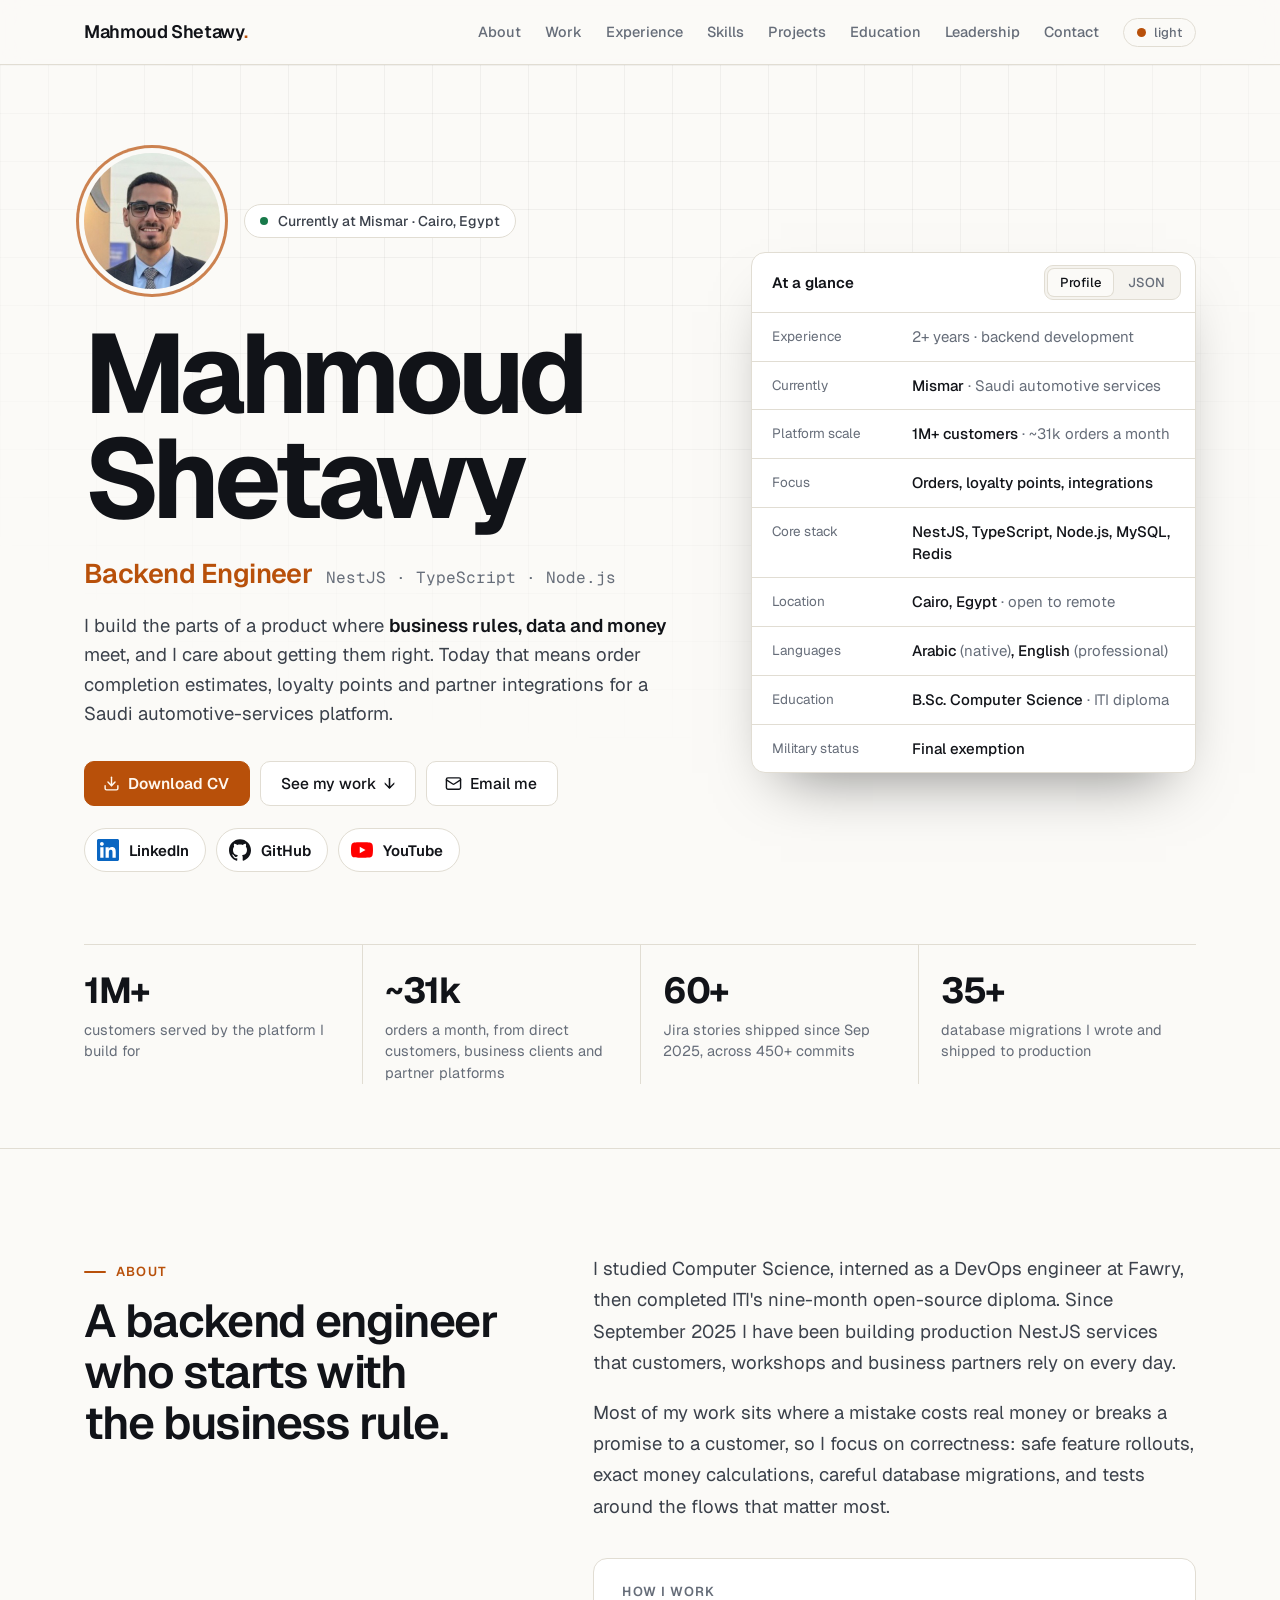
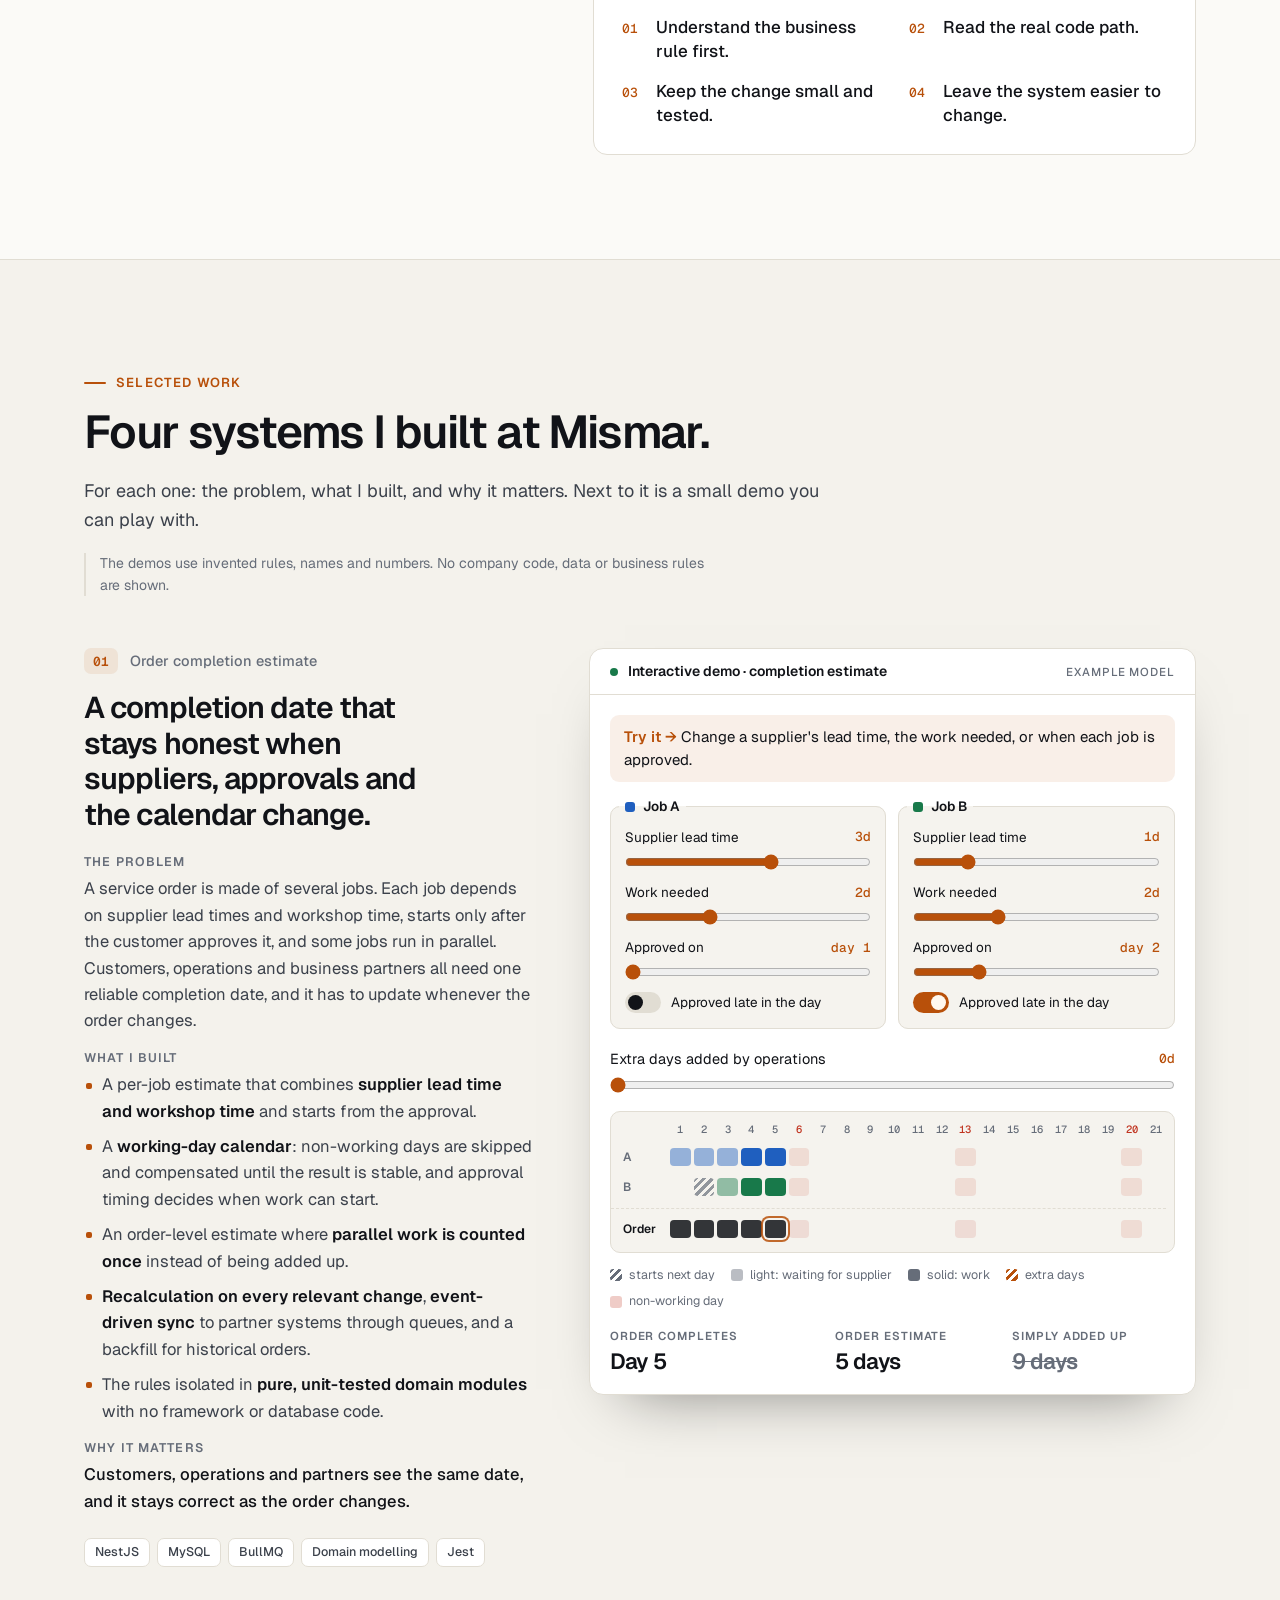
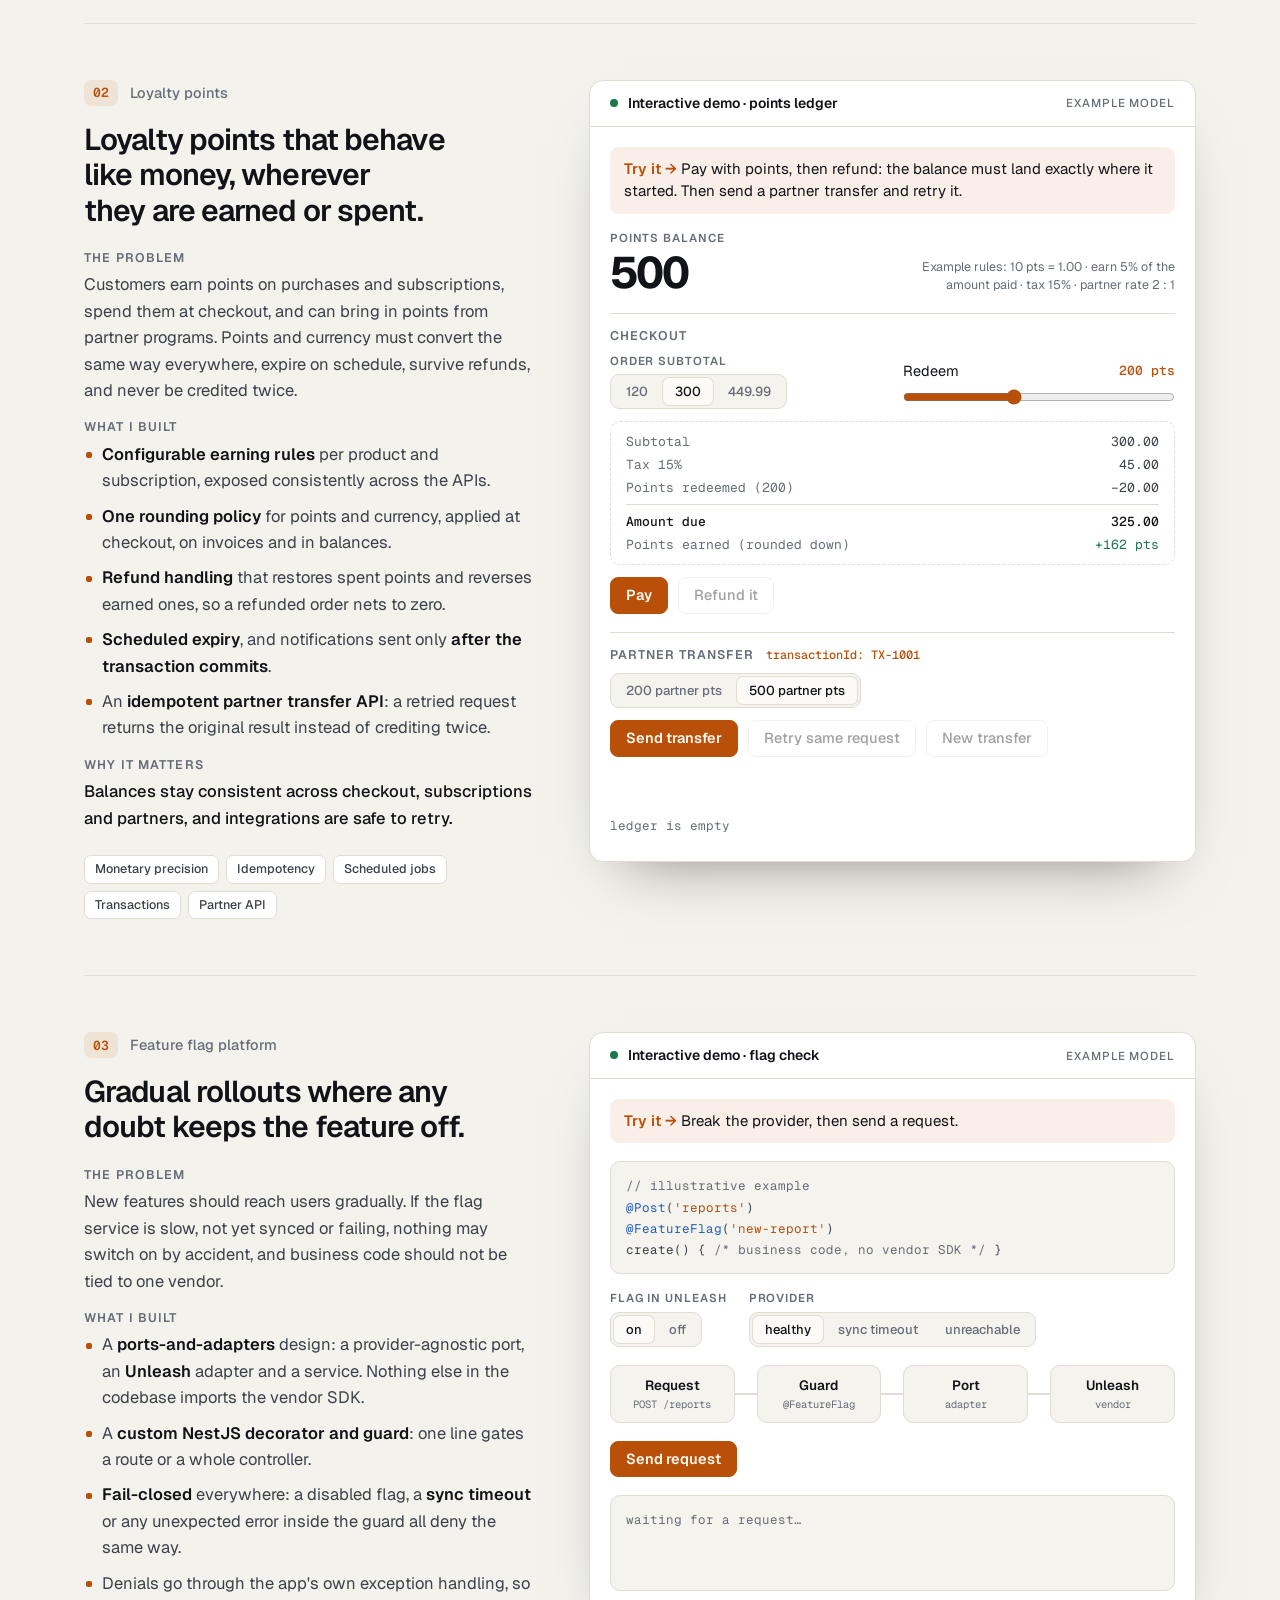
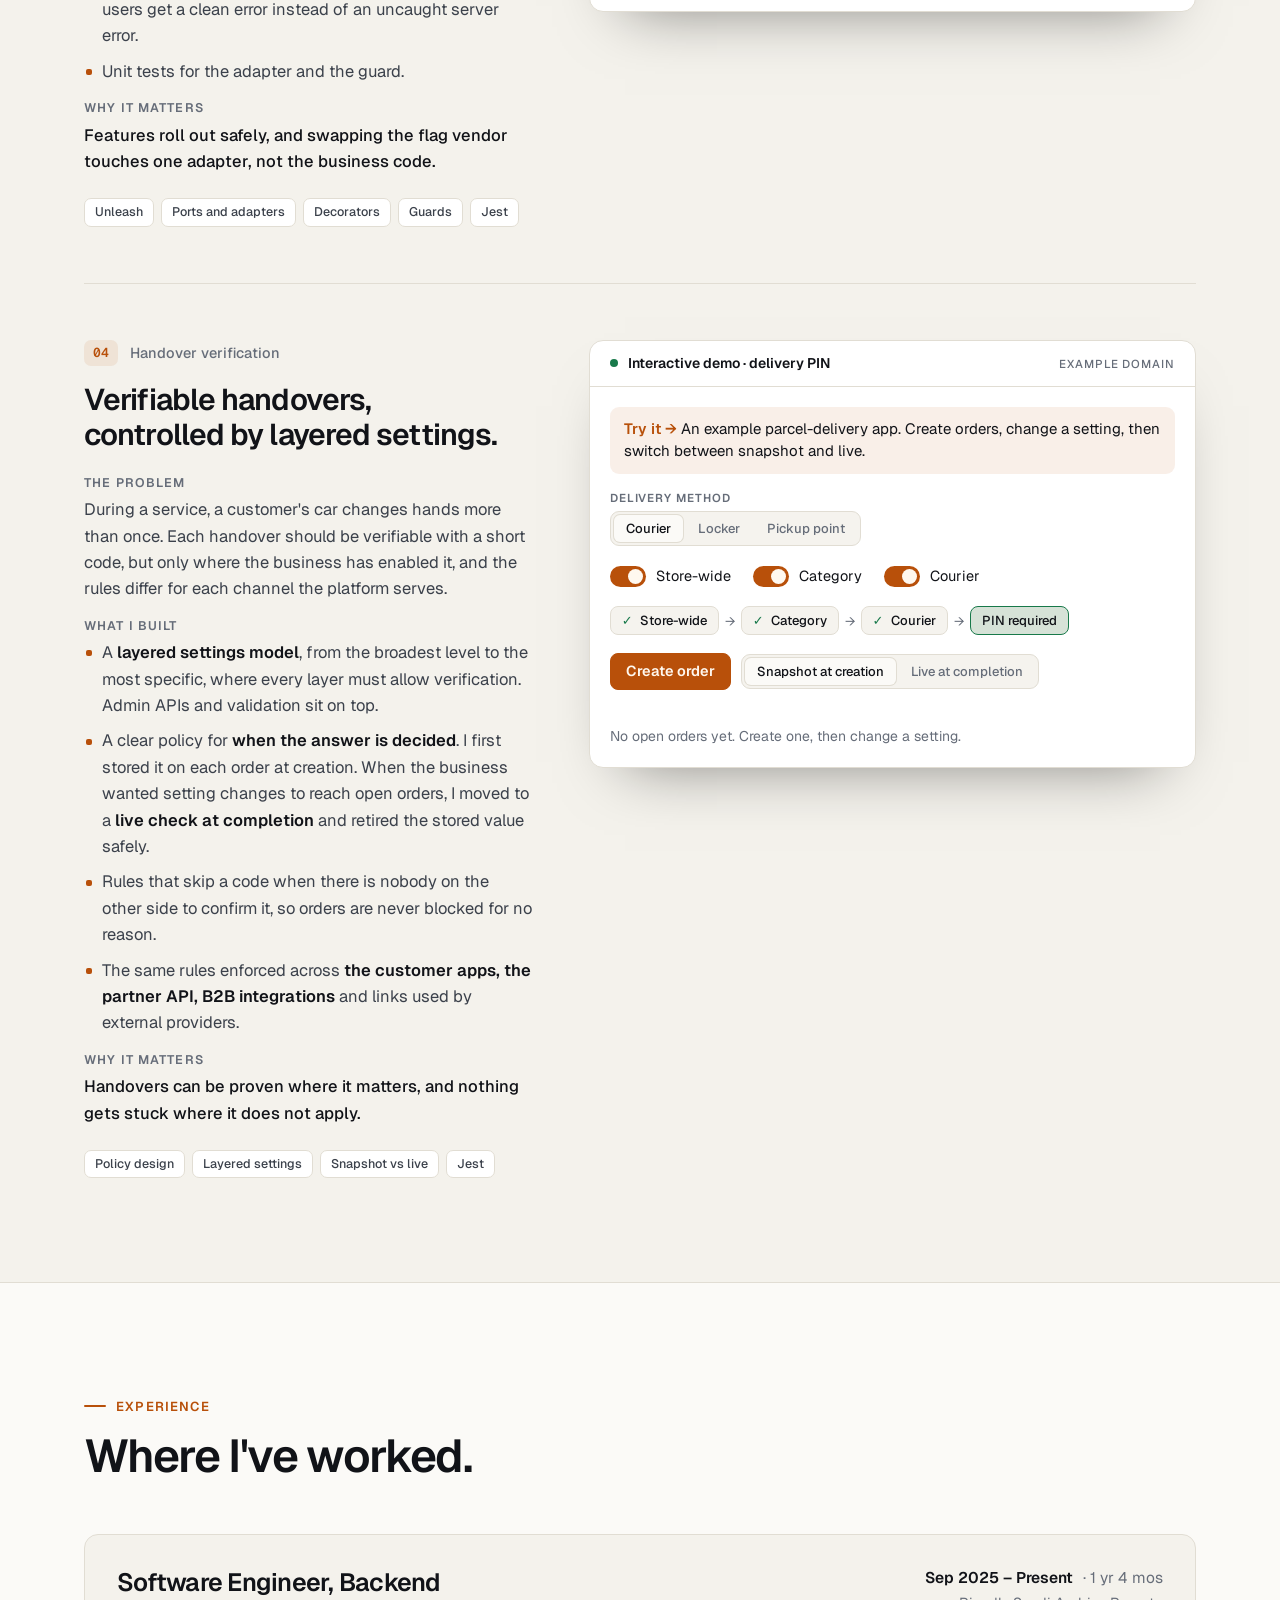
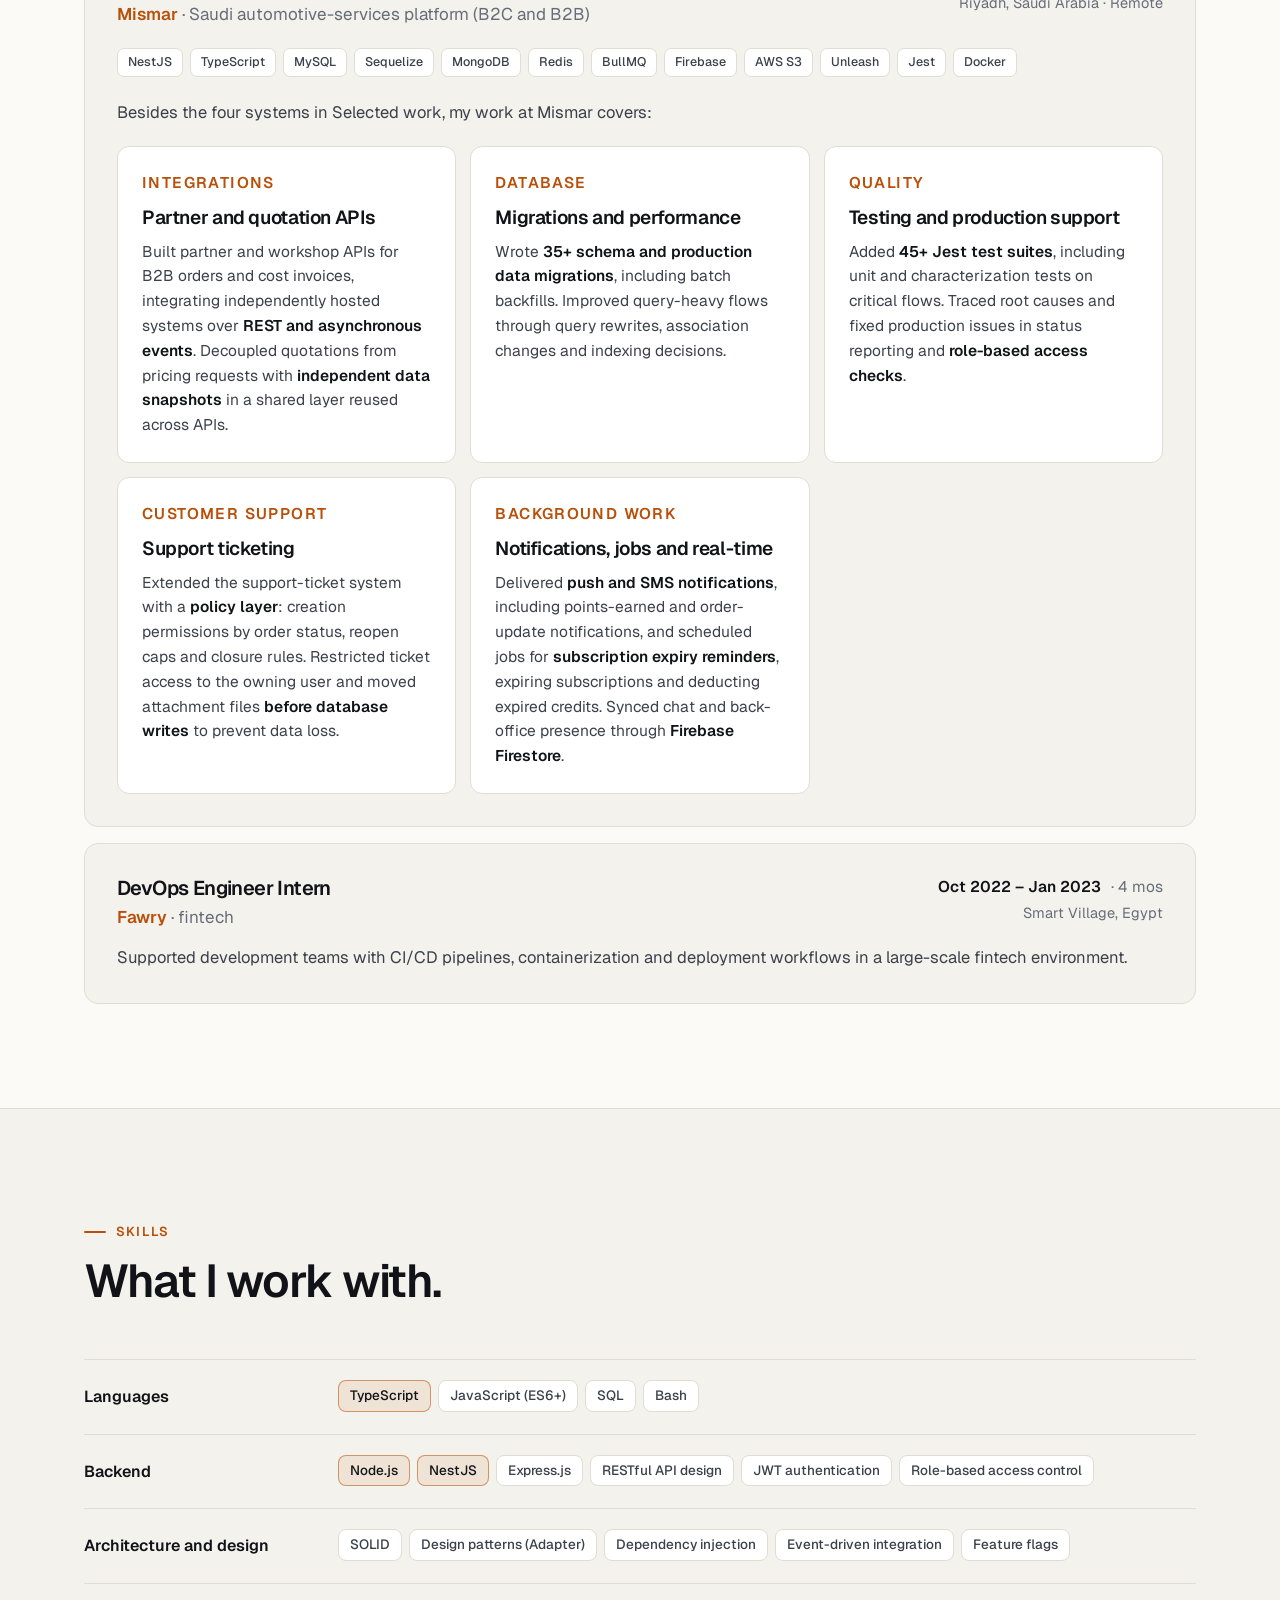
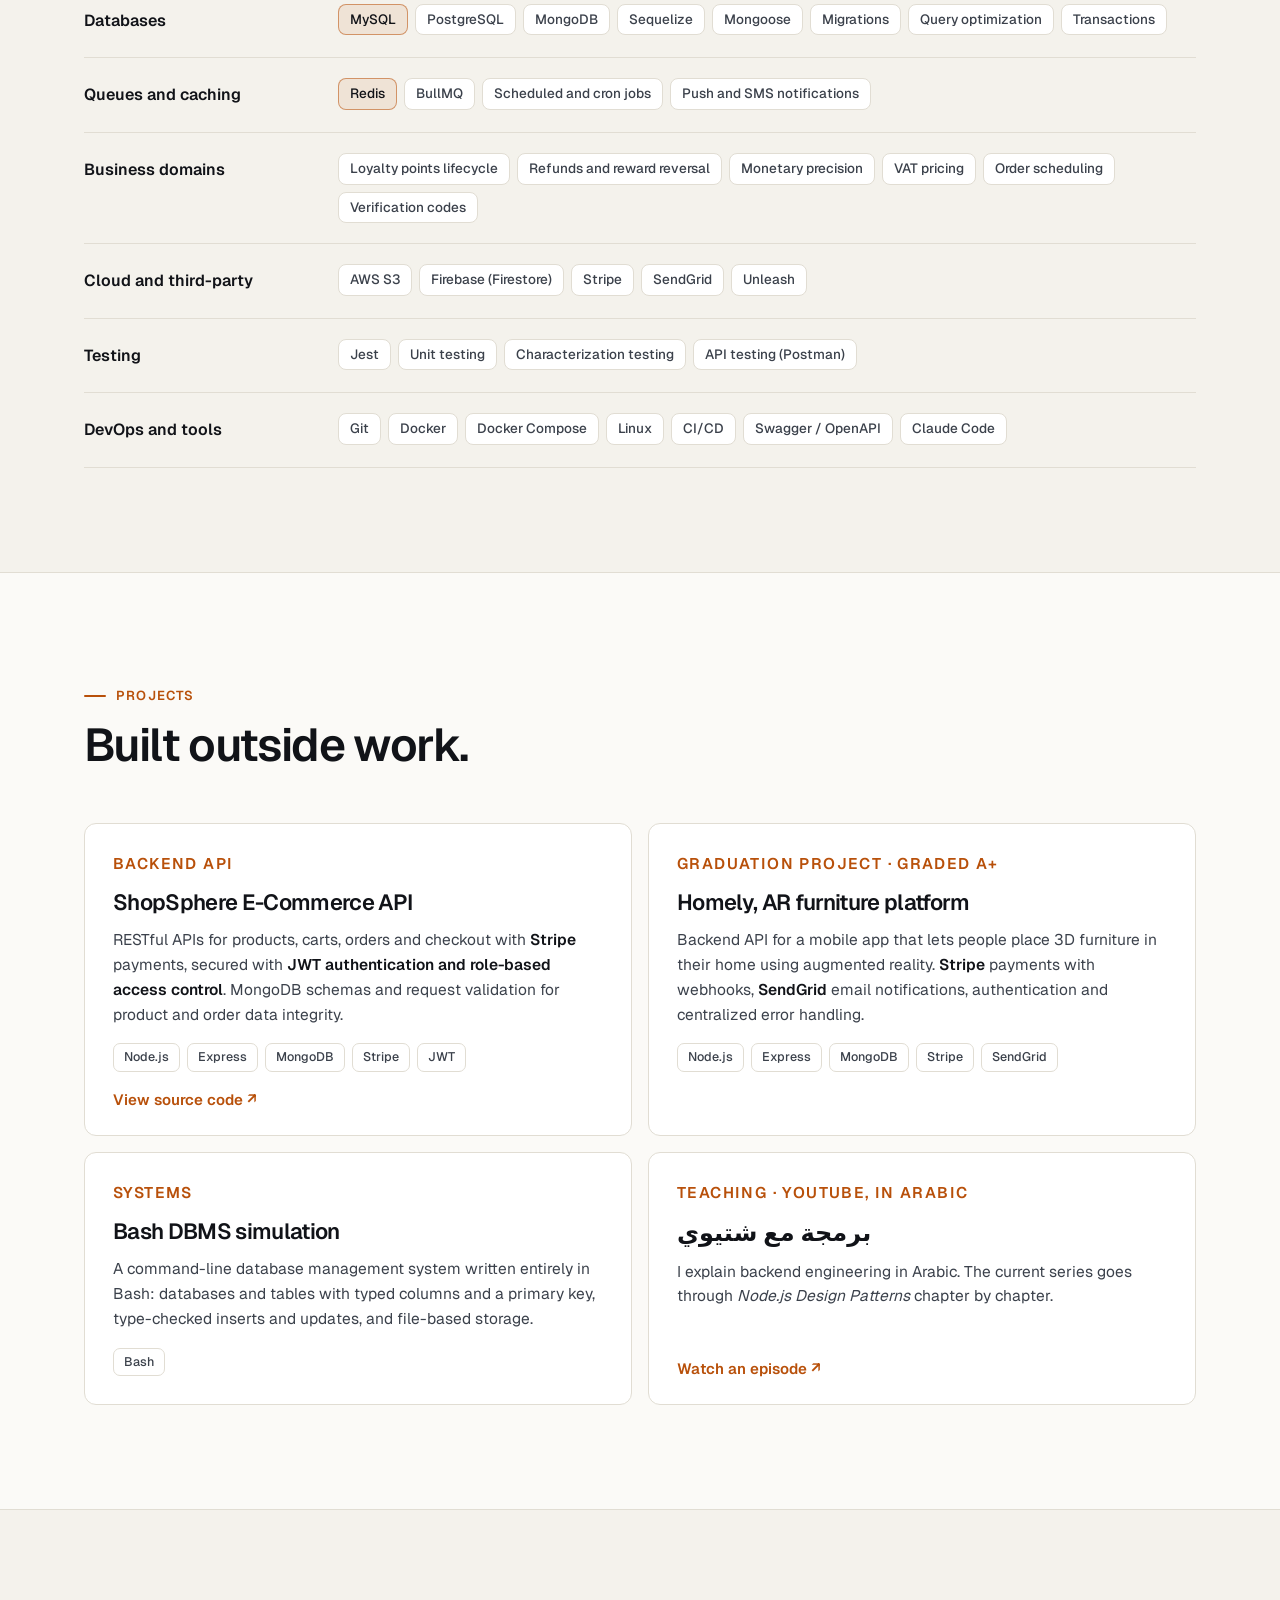
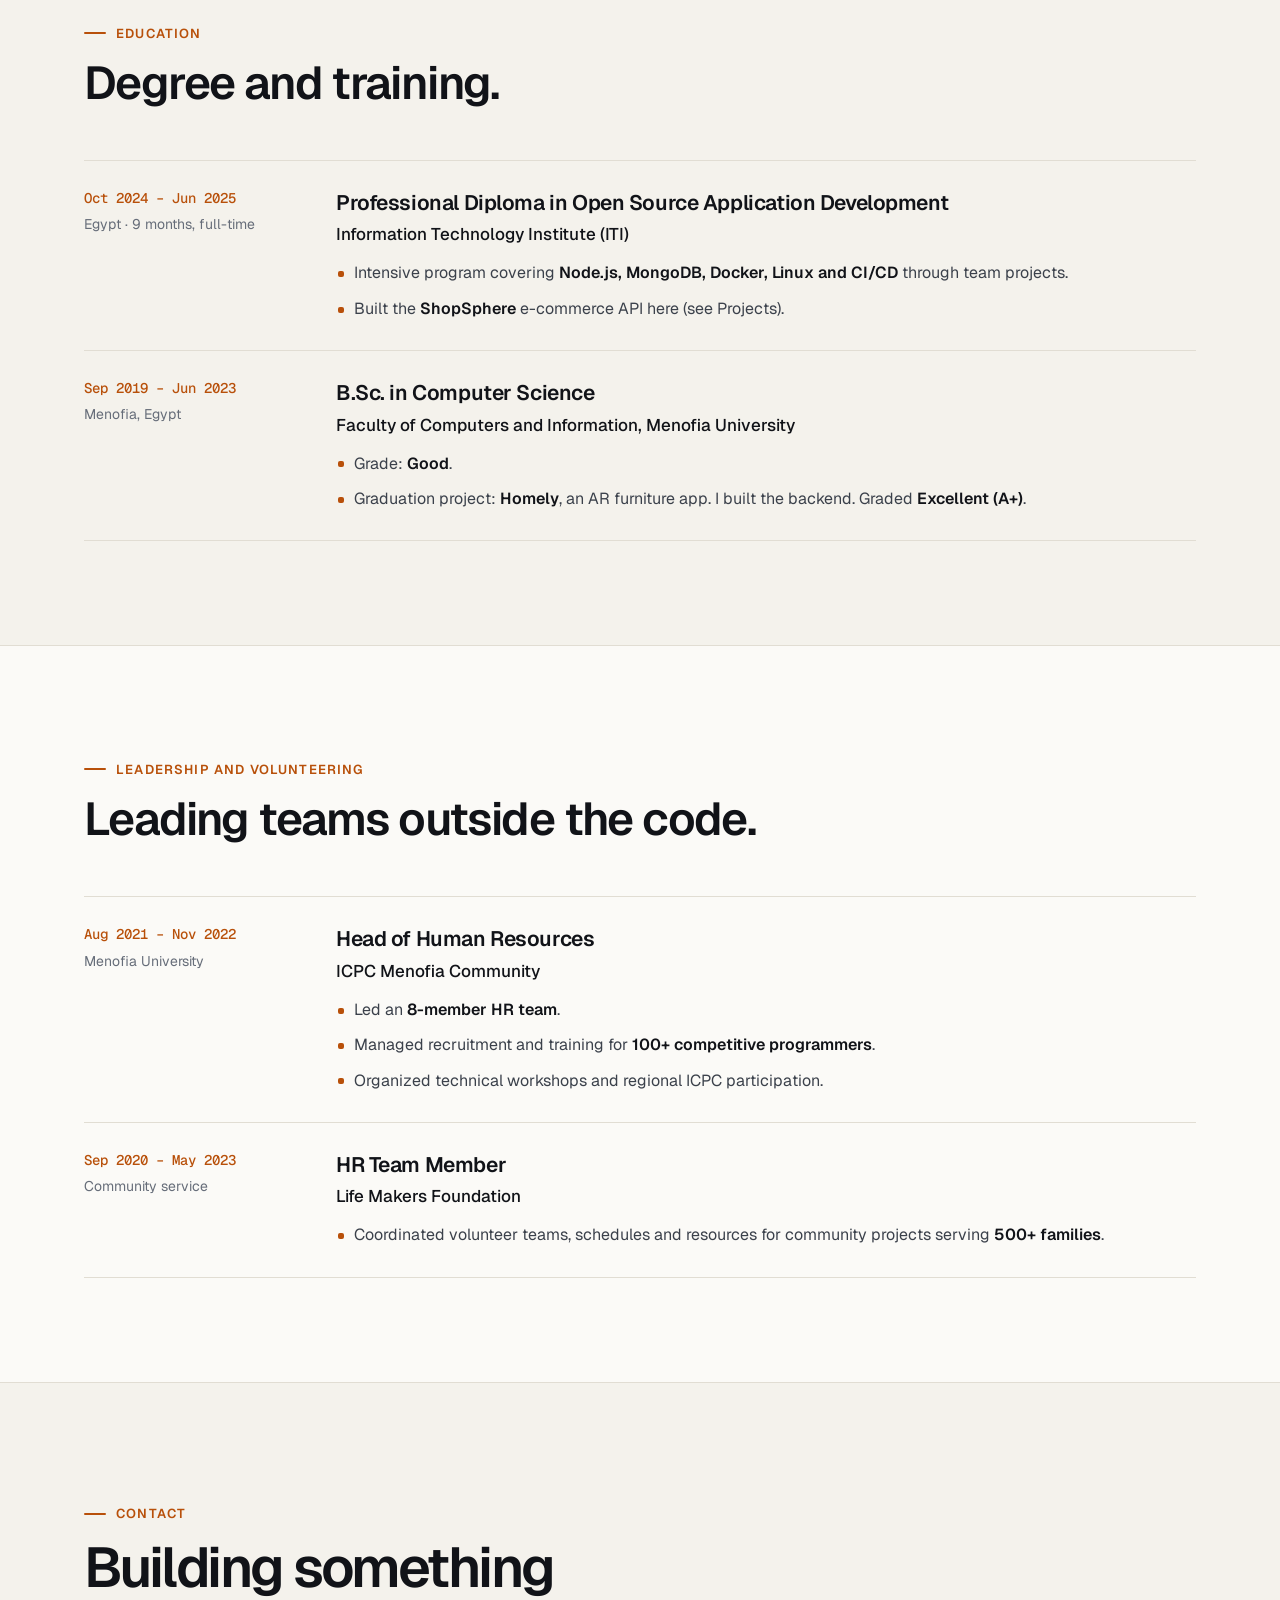
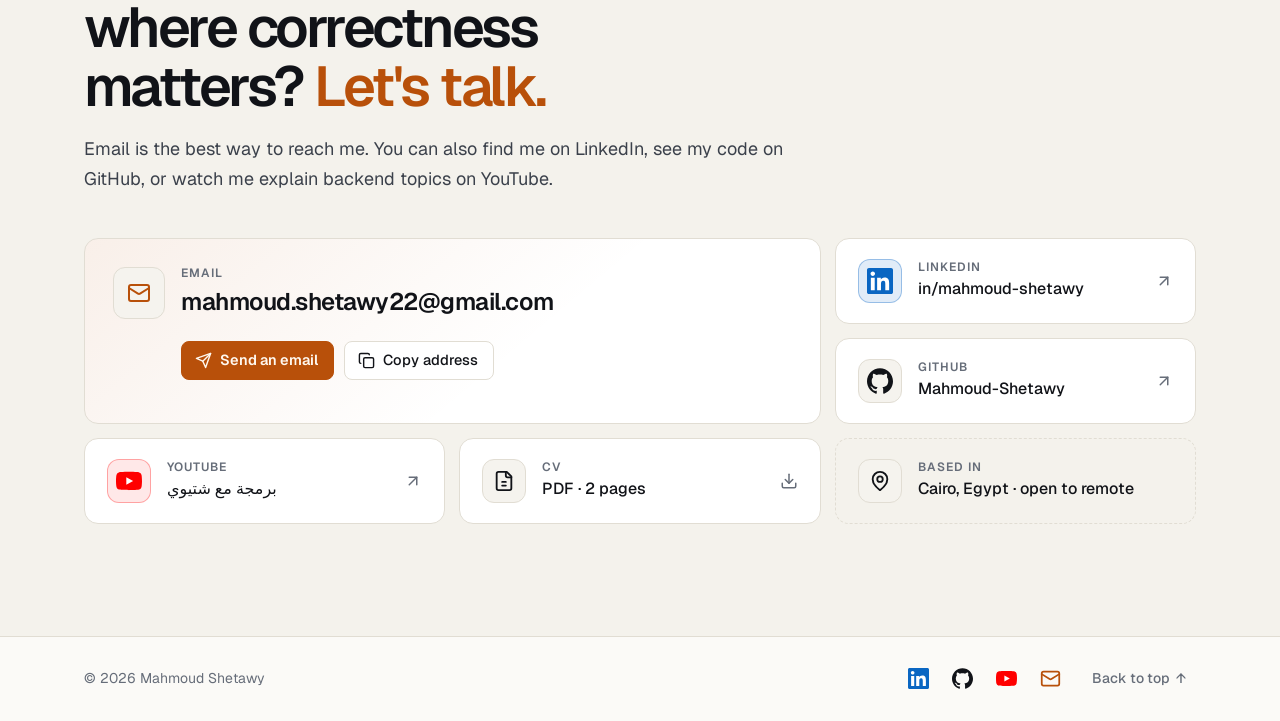
==== commit e4e58d67: "feat(portfolio): add custom 404 page and tidy page text - Custom 404 page that links back to the por" ====
--- a/index.html
+++ b/index.html
@@ -3,14 +3,14 @@
 <head>
   <meta charset="utf-8">
   <meta name="viewport" content="width=device-width, initial-scale=1">
-  <title>Mahmoud Shetawy — Backend Engineer</title>
+  <title>Mahmoud Shetawy | Backend Engineer</title>
   <meta name="description" content="Mahmoud Shetawy, Backend Engineer (NestJS, TypeScript). Order scheduling, loyalty and payments, feature flags and partner integrations for a Saudi automotive-services platform.">
   <meta name="author" content="Mahmoud Shetawy">
   <meta name="theme-color" content="#0b0d11">
 
   <meta property="og:type" content="website">
-  <meta property="og:title" content="Mahmoud Shetawy — Backend Engineer">
-  <meta property="og:description" content="NestJS · TypeScript. Order scheduling, loyalty and payments, feature flags, partner integrations — explained with interactive demos.">
+  <meta property="og:title" content="Mahmoud Shetawy | Backend Engineer">
+  <meta property="og:description" content="NestJS · TypeScript. Order scheduling, loyalty and payments, feature flags, partner integrations, explained with interactive demos.">
   <meta property="og:url" content="https://mahmoud-shetawy.github.io/">
   <meta property="og:image" content="https://mahmoud-shetawy.github.io/assets/og.png">
   <meta property="og:image:width" content="1200">
@@ -25,7 +25,6 @@
   <link href="https://fonts.googleapis.com/css2?family=Geist:wght@400;500;600;700&family=Geist+Mono:wght@400;500&display=swap" rel="stylesheet">
   <link rel="stylesheet" href="styles.css?v=16">
   <script>
-    // Apply the saved theme before first paint.
     (function () {
       try {
         var t = localStorage.getItem('theme');
@@ -256,9 +255,9 @@
               </ul>
 
               <div class="readout" aria-live="polite">
-                <div><span class="readout__k">Order completes</span><span class="readout__v" id="eEta">—</span></div>
-                <div><span class="readout__k">Order estimate</span><span class="readout__v" id="eTotal">—</span></div>
-                <div><span class="readout__k">Simply added up</span><span class="readout__v readout__v--muted" id="eSum">—</span></div>
+                <div><span class="readout__k">Order completes</span><span class="readout__v" id="eEta">–</span></div>
+                <div><span class="readout__k">Order estimate</span><span class="readout__v" id="eTotal">–</span></div>
+                <div><span class="readout__k">Simply added up</span><span class="readout__v readout__v--muted" id="eSum">–</span></div>
               </div>
             </div>
           </div>
@@ -482,7 +481,7 @@
               <p class="job__org">Mismar <span>· Saudi automotive-services platform (B2C and B2B)</span></p>
             </div>
             <div class="job__meta">
-              <span class="job__date">Sep 2025 — Present <span class="job__dur" data-from="2025-09"></span></span>
+              <span class="job__date">Sep 2025 – Present <span class="job__dur" data-from="2025-09"></span></span>
               <span>Riyadh, Saudi Arabia · Remote</span>
             </div>
           </header>
@@ -527,7 +526,7 @@
               <p class="job__org">Fawry <span>· fintech</span></p>
             </div>
             <div class="job__meta">
-              <span class="job__date">Oct 2022 — Jan 2023 <span class="job__dur" data-from="2022-10" data-to="2023-01"></span></span>
+              <span class="job__date">Oct 2022 – Jan 2023 <span class="job__dur" data-from="2022-10" data-to="2023-01"></span></span>
               <span>Smart Village, Egypt</span>
             </div>
           </header>
@@ -606,7 +605,7 @@
         <ol class="entries">
           <li class="entry">
             <div class="entry__when">
-              <time>Oct 2024 — Jun 2025</time>
+              <time>Oct 2024 – Jun 2025</time>
               <span>Egypt · 9 months, full-time</span>
             </div>
             <div class="entry__what">
@@ -620,7 +619,7 @@
           </li>
           <li class="entry">
             <div class="entry__when">
-              <time>Sep 2019 — Jun 2023</time>
+              <time>Sep 2019 – Jun 2023</time>
               <span>Menofia, Egypt</span>
             </div>
             <div class="entry__what">
@@ -647,7 +646,7 @@
         <ol class="entries">
           <li class="entry">
             <div class="entry__when">
-              <time>Aug 2021 — Nov 2022</time>
+              <time>Aug 2021 – Nov 2022</time>
               <span>Menofia University</span>
             </div>
             <div class="entry__what">
@@ -662,7 +661,7 @@
           </li>
           <li class="entry">
             <div class="entry__when">
-              <time>Sep 2020 — May 2023</time>
+              <time>Sep 2020 – May 2023</time>
               <span>Community service</span>
             </div>
             <div class="entry__what">
